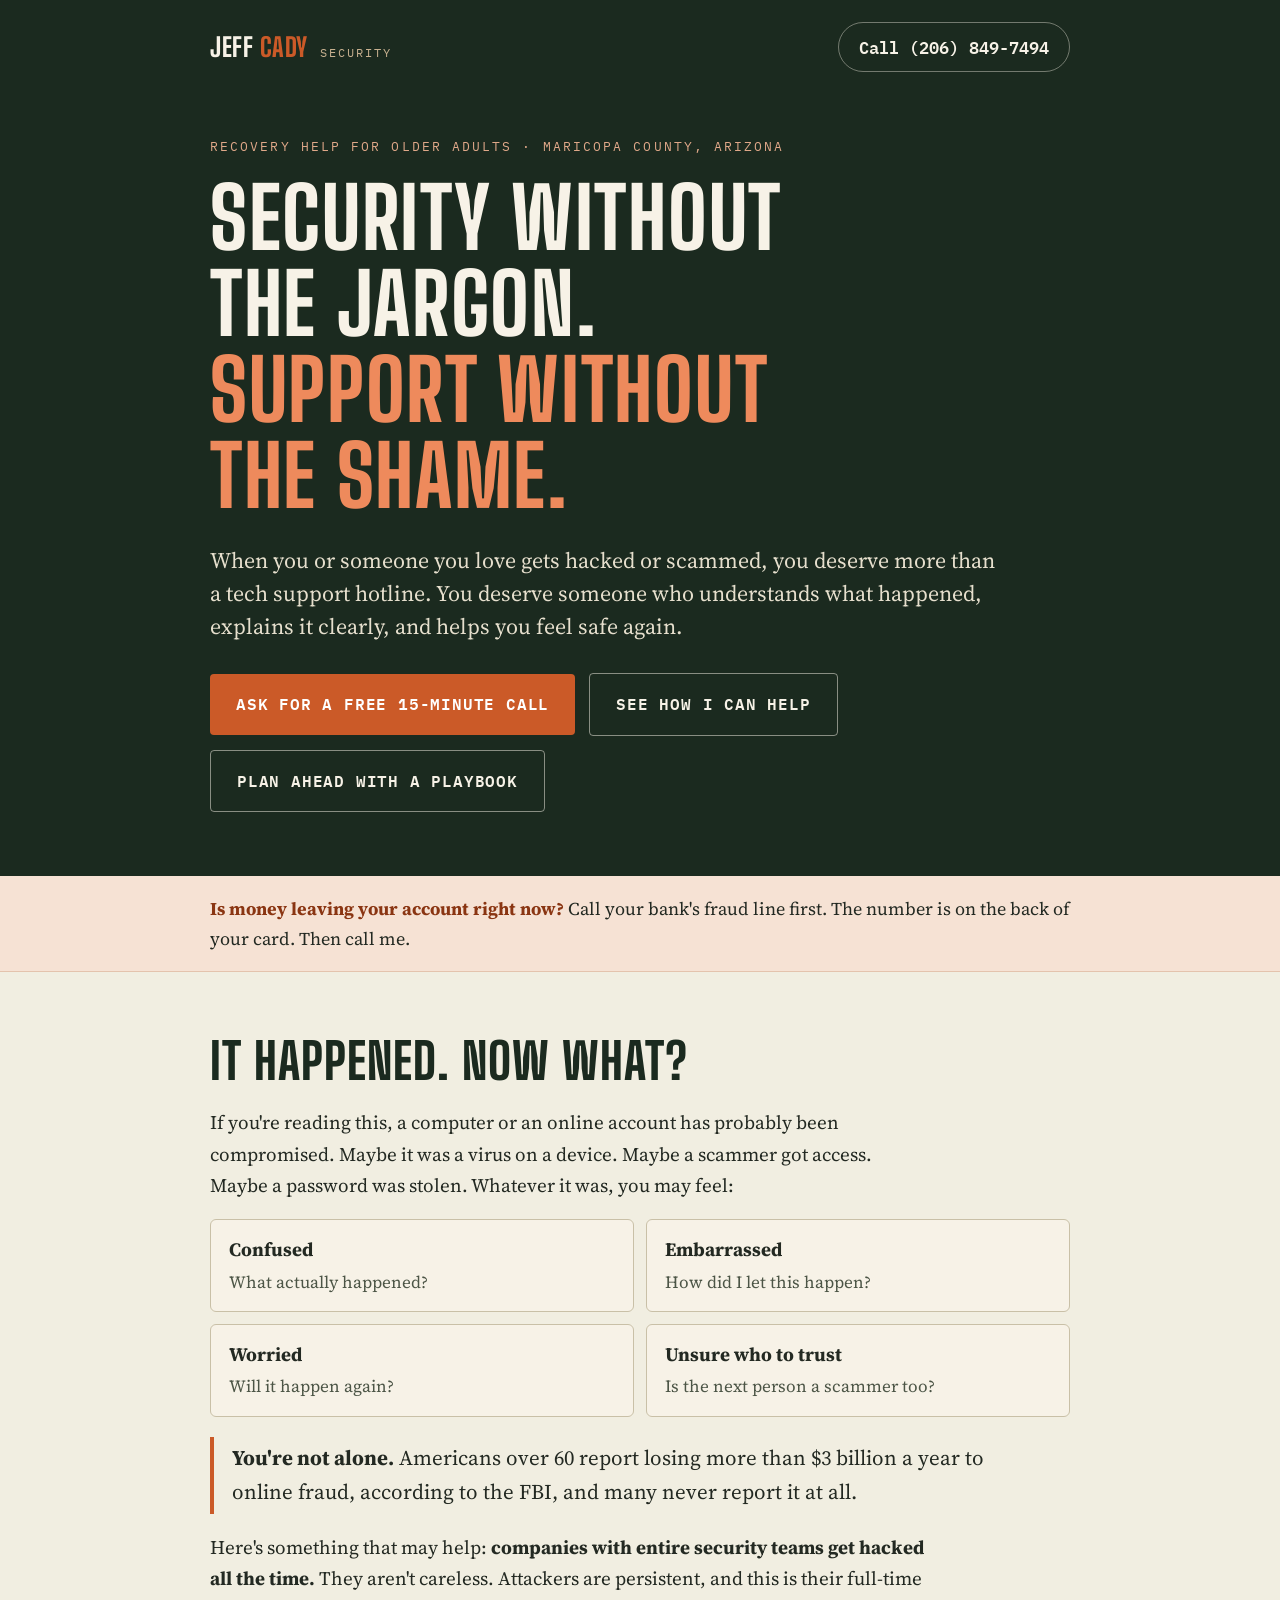
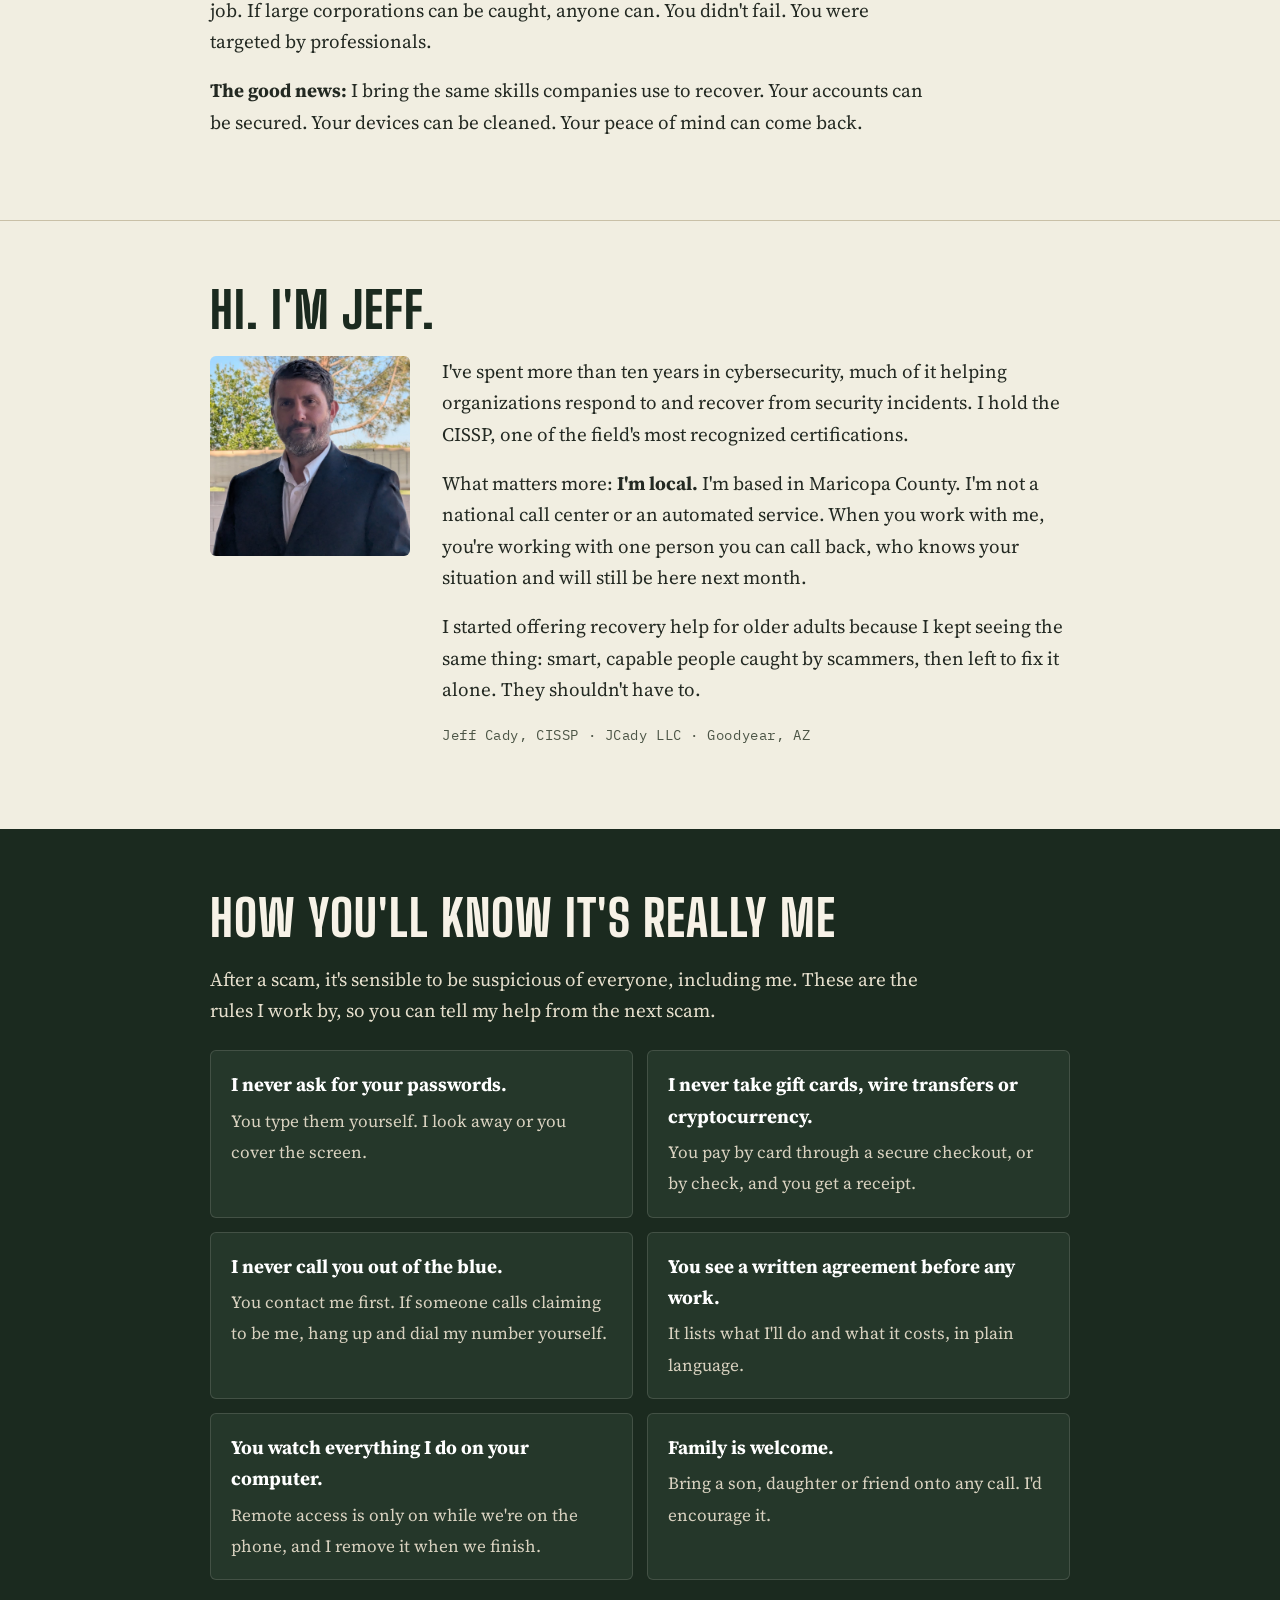
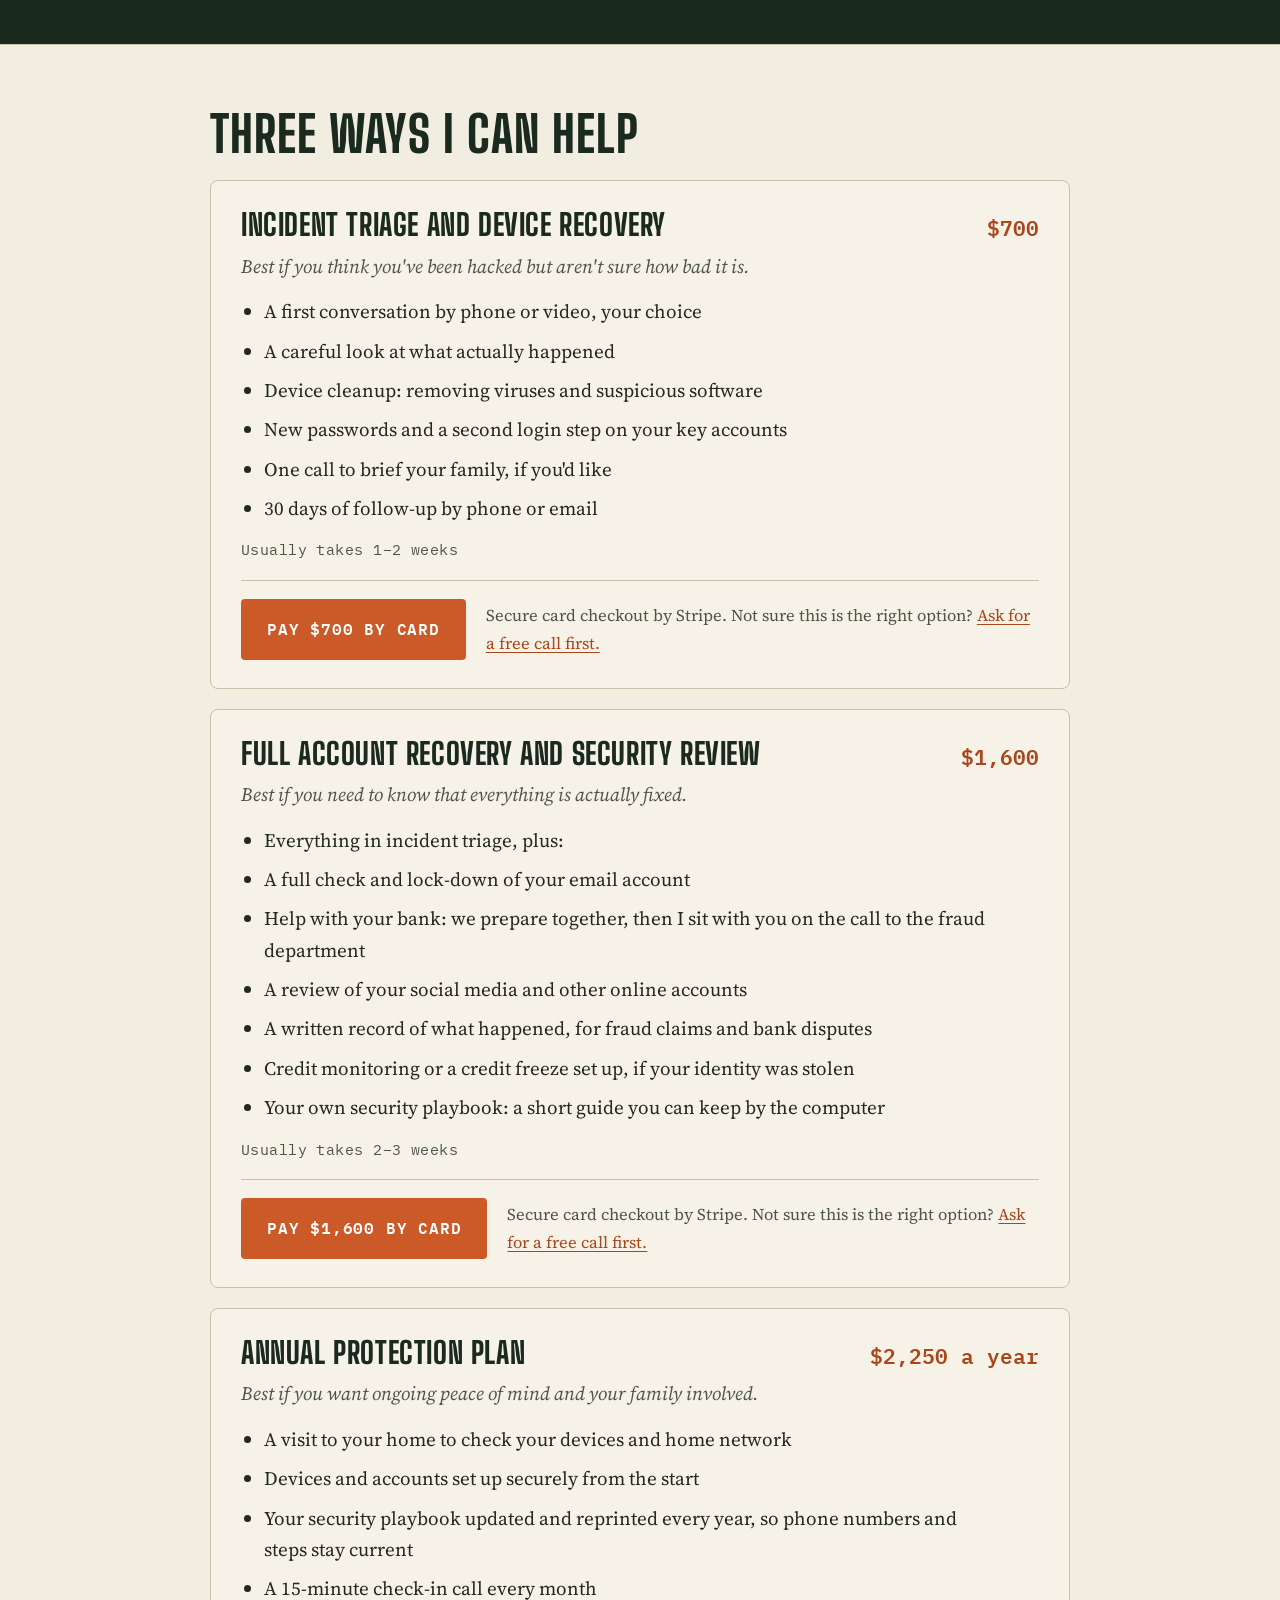
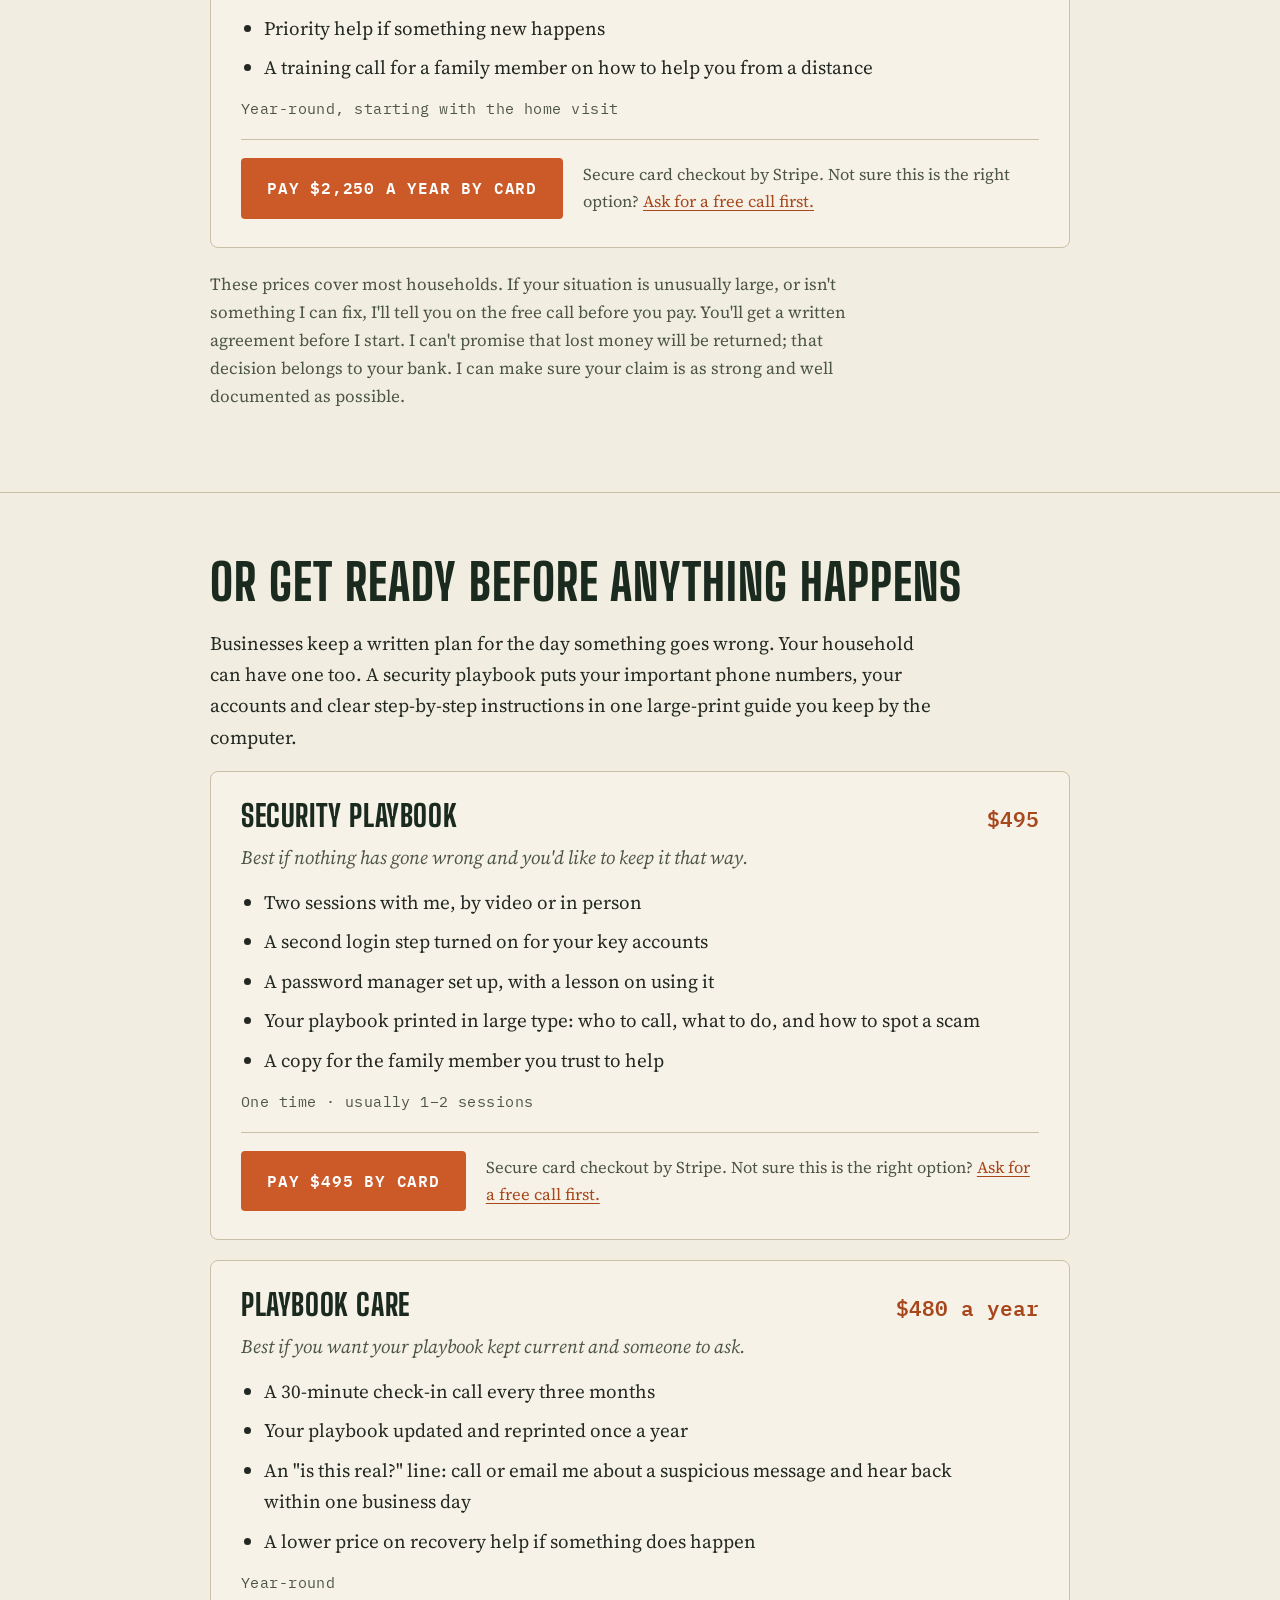
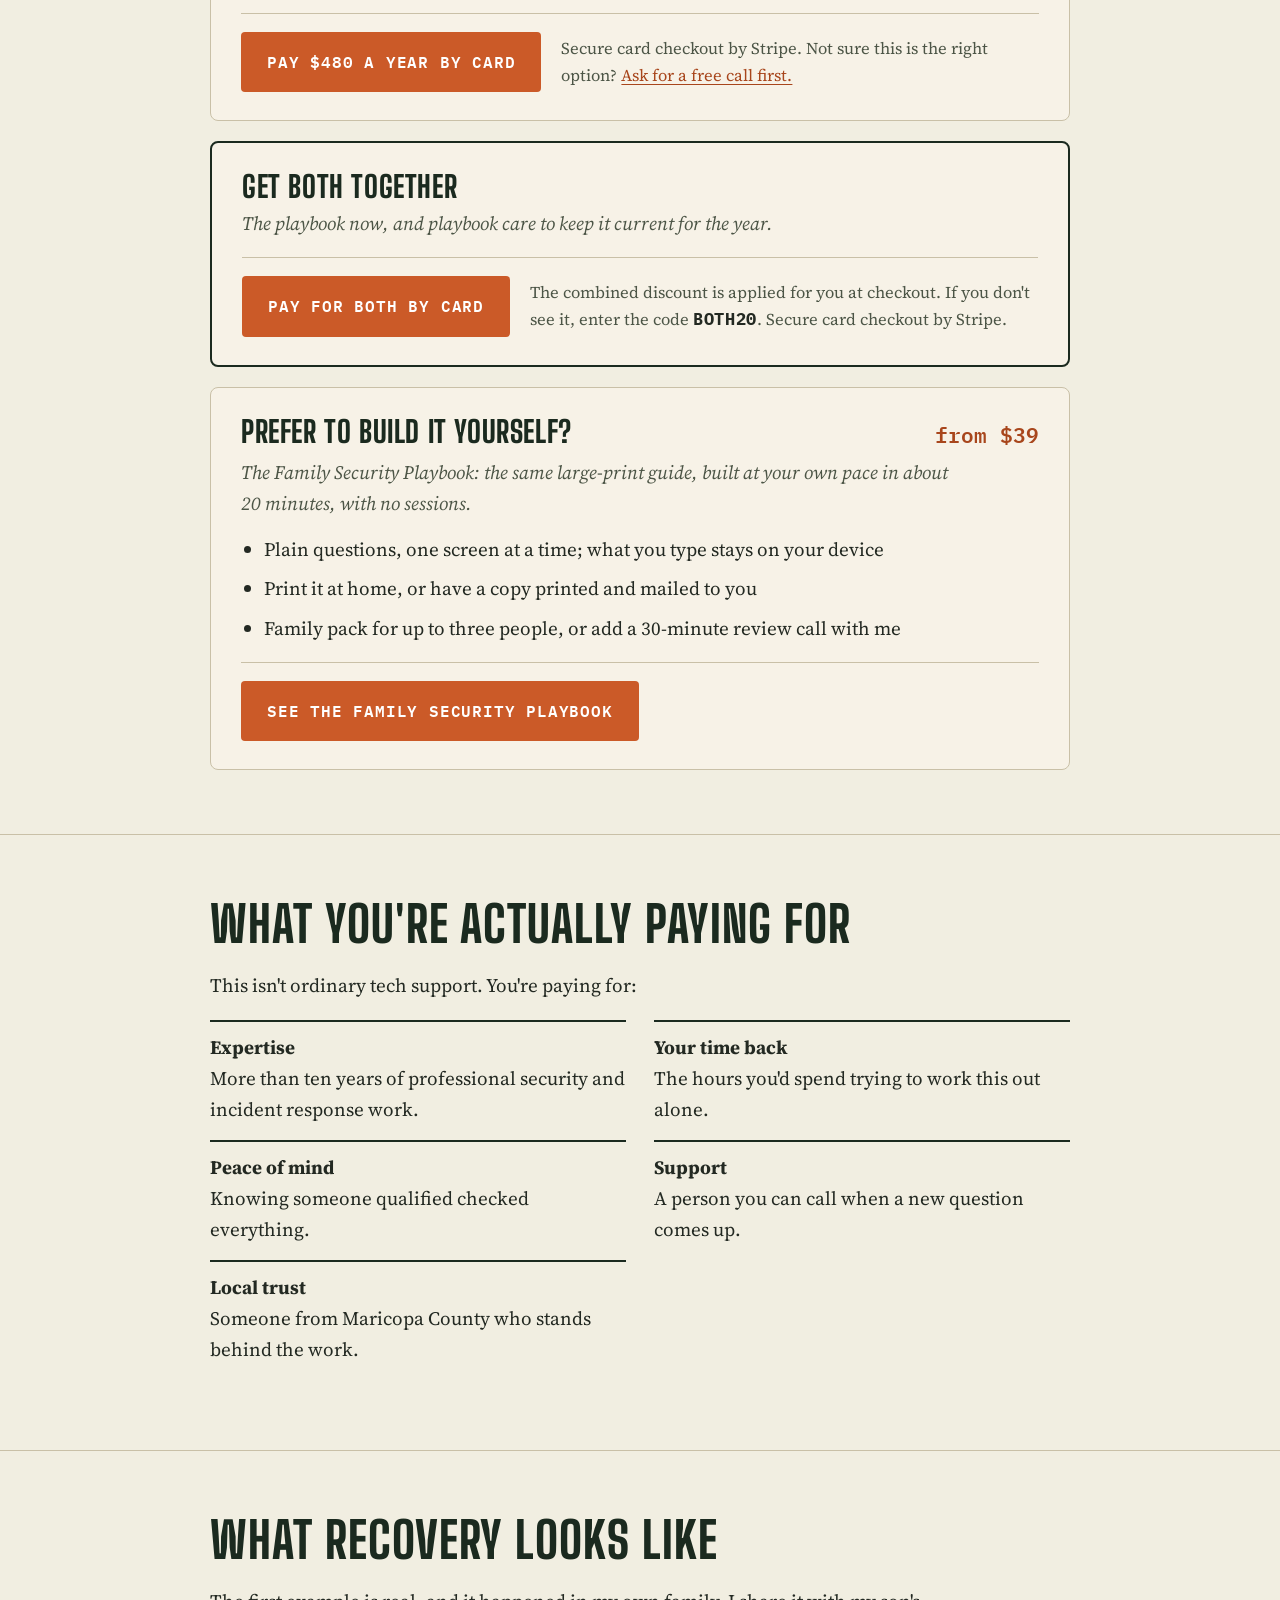
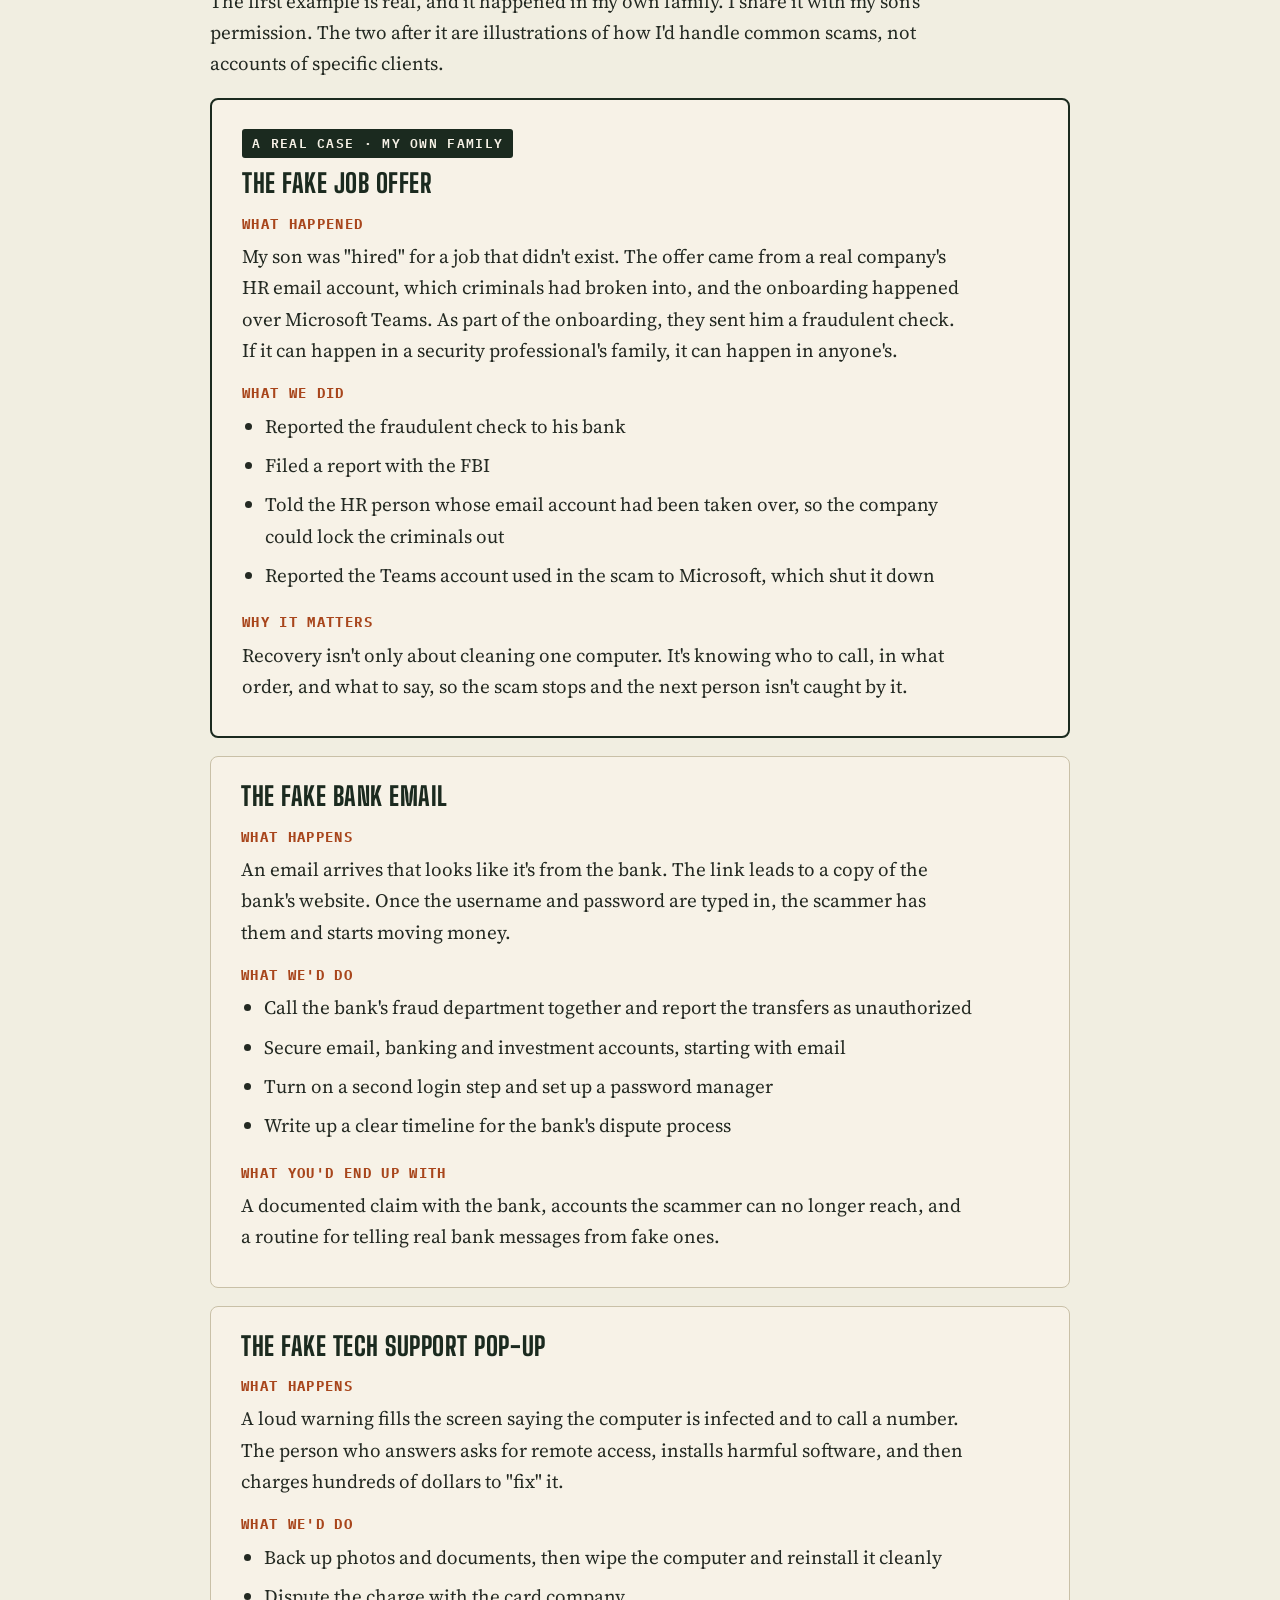
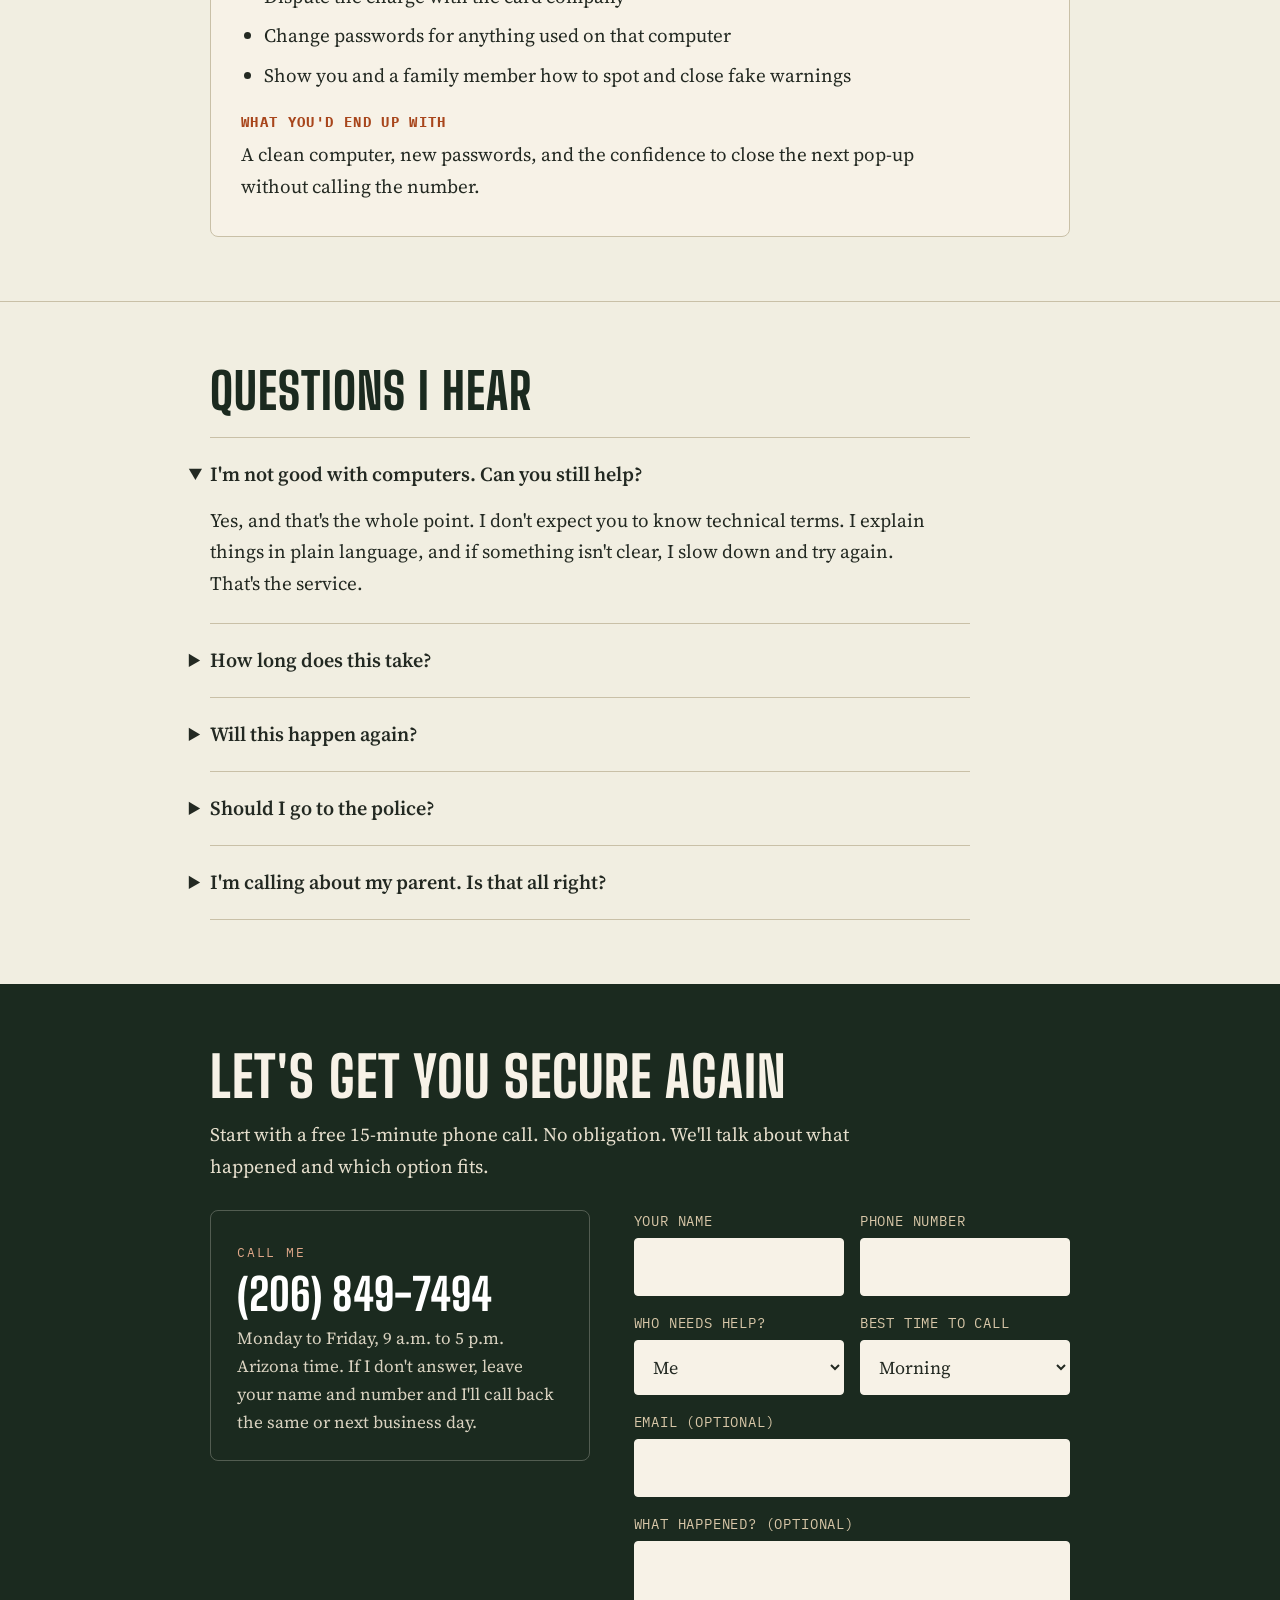
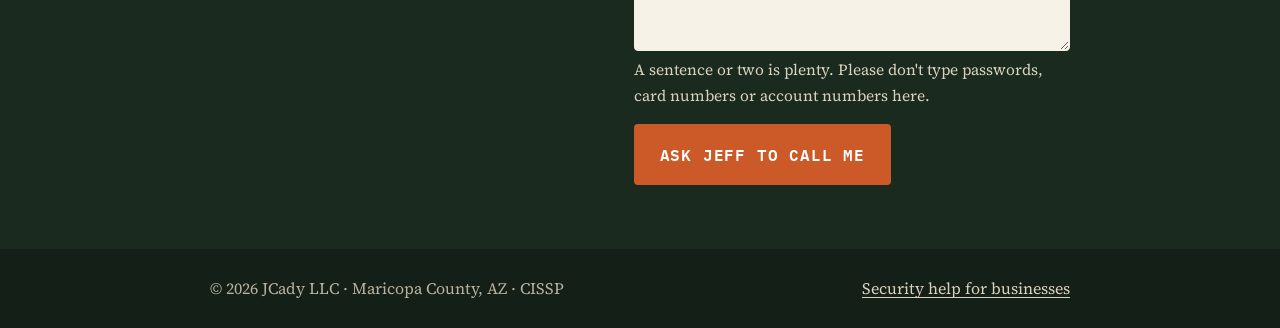
==== er.html @ 52e44037 "Link to the Family Security Playbook; bring insurance page up to date - Home: a "Do it yourself, fro" ====
<!DOCTYPE html>
<html lang="en">
<head>
<meta charset="UTF-8">
<meta name="viewport" content="width=device-width, initial-scale=1">
<title>Hacked or Scammed? Recovery Help for Older Adults — Jeff Cady Security</title>
<meta name="description" content="Hands-on recovery for older adults in Maricopa County who have been hacked or scammed. Devices cleaned, accounts secured, and everything explained in plain language by a local CISSP-certified security professional.">
<link rel="canonical" href="https://security.jcady.org/er.html">
<link rel="preconnect" href="https://fonts.googleapis.com">
<link rel="preconnect" href="https://fonts.gstatic.com" crossorigin>
<link href="https://fonts.googleapis.com/css2?family=Big+Shoulders+Display:wght@600;700;800&family=Source+Serif+4:ital,opsz,wght@0,8..60,400;0,8..60,600;1,8..60,400&family=IBM+Plex+Mono:wght@400;500;600&display=swap" rel="stylesheet">
<!-- Shared site-family theme, loaded from jcady.org so both sites stay in sync -->
<link rel="stylesheet" href="https://www.jcady.org/theme.css">
<style>
  /* Page-specific styles. Type is set larger than the rest of the site on purpose: this page is read by older adults and worried family members. */
  :root{--e-pine:var(--pine,#1B2A1F);--e-pine2:var(--pine-2,#25372A);--e-cream:var(--cream,#F7F2E7);--e-paper:var(--paper-2,#F1EEE1);--e-ink:var(--ink,#232922);--e-soft:#4c5546;--e-accent:var(--accent,#CB5A28);--e-accent-dark:#A8461C;--e-line:#c9c0a7;}
  [hidden]{display:none !important;}
  body{font-size:19px;line-height:1.65;color:var(--e-ink);background:var(--e-paper);margin:0;font-family:'Source Serif 4',Georgia,serif;}
  .wrap{max-width:860px;margin:0 auto;padding:0 24px;}
  a{color:var(--e-accent-dark);text-underline-offset:3px;}
  h1,h2,h3{font-family:'Big Shoulders Display','Arial Narrow',sans-serif;font-weight:800;text-transform:uppercase;letter-spacing:.02em;line-height:1.02;text-wrap:balance;margin:0;}
  :focus-visible{outline:3px solid var(--e-accent);outline-offset:3px;}

  .e-hero{background:var(--e-pine);color:var(--e-cream);padding:0 0 64px;}
  .e-top{display:flex;align-items:center;justify-content:space-between;gap:16px 24px;flex-wrap:wrap;padding:22px 0 0;}
  .brand{display:flex;align-items:baseline;gap:12px;text-decoration:none;color:var(--e-cream);}
  .brand b{font-family:'Big Shoulders Display',sans-serif;font-size:26px;font-weight:800;letter-spacing:.02em;text-transform:uppercase;}
  .brand b em{font-style:normal;color:var(--e-accent);}
  .brand span{font-family:'IBM Plex Mono',monospace;font-size:12px;letter-spacing:.17em;text-transform:uppercase;color:#c8b190;}
  .e-phone{font-family:'IBM Plex Mono',monospace;font-size:17px;font-weight:600;color:var(--e-cream);text-decoration:none;border:1px solid rgba(247,242,231,.4);border-radius:26px;padding:10px 20px;white-space:nowrap;}
  .e-phone:hover{border-color:var(--e-accent);color:var(--e-cream);}
  .e-eyebrow{font-family:'IBM Plex Mono',monospace;font-size:13px;letter-spacing:.16em;text-transform:uppercase;color:#e0a889;margin:64px 0 18px;}
  .e-hero h1{font-size:clamp(44px,8.4vw,84px);color:var(--e-cream);}
  .e-hero h1 em{font-style:normal;color:#EE8A5C;display:block;}
  .e-hero p.lead{font-size:22px;line-height:1.5;color:#e6dfcd;max-width:36em;margin:26px 0 30px;}
  .btn-row{display:flex;flex-wrap:wrap;gap:14px;align-items:center;}
  .e-btn{display:inline-block;background:var(--e-accent);color:#fff;font-family:'IBM Plex Mono',monospace;font-weight:600;font-size:16px;letter-spacing:.05em;text-transform:uppercase;text-decoration:none;padding:17px 26px;border:0;border-radius:4px;cursor:pointer;}
  .e-btn:hover{background:var(--e-accent-dark);color:#fff;}
  .e-btn.ghost{background:transparent;border:1px solid rgba(247,242,231,.5);color:var(--e-cream);}
  .e-btn.ghost:hover{border-color:var(--e-cream);background:rgba(247,242,231,.08);}
  .e-btn:disabled{opacity:.55;cursor:not-allowed;}

  .e-now{background:#F6E2D4;border-bottom:1px solid #e4c3ad;padding:18px 0;font-size:18px;}
  .e-now b{color:#8a3512;}

  .e-sec{padding:64px 0;border-top:1px solid var(--e-line);}
  .e-sec:first-of-type{border-top:0;}
  .e-sec h2{font-size:clamp(34px,5.4vw,50px);color:var(--e-pine);margin-bottom:20px;}
  .e-sec p{margin:0 0 18px;max-width:38em;}
  .e-sec ul{margin:0 0 20px;padding-left:1.2em;max-width:38em;}
  .e-sec li{margin-bottom:8px;}
  .e-sec ul.feel{list-style:none;padding:0;display:grid;grid-template-columns:repeat(2,minmax(0,1fr));gap:12px;max-width:none;}
  .feel li{background:var(--e-cream);border:1px solid var(--e-line);border-radius:6px;padding:14px 18px;margin:0;}
  .feel b{display:block;}
  .feel span{color:var(--e-soft);font-size:17px;}
  .stat{font-size:21px;border-left:4px solid var(--e-accent);padding:4px 0 4px 18px;margin:26px 0;}

  .jeff{display:grid;grid-template-columns:200px minmax(0,1fr);gap:32px;align-items:start;}
  .jeff img{width:200px;height:200px;object-fit:cover;border-radius:6px;display:block;}
  .creds{font-family:'IBM Plex Mono',monospace;font-size:14px;letter-spacing:.04em;color:var(--e-soft);margin-top:4px;}

  .promise{background:var(--e-pine);color:var(--e-cream);border-top:0;}
  .promise h2{color:var(--e-cream);}
  .promise p{color:#e6dfcd;}
  .promise ul{list-style:none;padding:0;display:grid;grid-template-columns:repeat(2,minmax(0,1fr));gap:14px;max-width:none;margin:24px 0 0;}
  .promise li{background:var(--e-pine2);border:1px solid rgba(247,242,231,.14);border-radius:6px;padding:18px 20px;margin:0;}
  .promise li b{display:block;color:#fff;margin-bottom:4px;}
  .promise li span{color:#d9d2c0;font-size:17px;}

  .tiers{display:grid;gap:20px;margin-top:8px;}
  .tier{background:var(--e-cream);border:1px solid var(--e-line);border-radius:8px;padding:28px 30px;}
  .tier-head{display:flex;flex-wrap:wrap;justify-content:space-between;align-items:baseline;gap:8px 20px;margin-bottom:6px;}
  .tier h3{font-size:30px;color:var(--e-pine);}
  .price{font-family:'IBM Plex Mono',monospace;font-weight:600;font-size:21px;color:var(--e-accent-dark);font-variant-numeric:tabular-nums;white-space:nowrap;}
  .best{font-style:italic;color:var(--e-soft);margin:0 0 14px !important;}
  .tier ul{margin-bottom:14px;}
  .when{font-family:'IBM Plex Mono',monospace;font-size:14.5px;letter-spacing:.03em;color:var(--e-soft);margin:0 !important;}
  .fine{font-size:17px;color:var(--e-soft);}
  .pay-row{display:flex;flex-wrap:wrap;align-items:center;gap:12px 20px;margin-top:18px;padding-top:18px;border-top:1px solid var(--e-line);}
  .pay-note{font-size:16.5px;color:var(--e-soft);flex:1 1 260px;min-width:0;}

  .e-sec ul.pay{display:grid;grid-template-columns:repeat(2,minmax(0,1fr));gap:14px 28px;list-style:none;padding:0;max-width:none;}
  .pay li{margin:0;border-top:2px solid var(--e-pine);padding-top:10px;}
  .pay b{display:block;}

  .example{background:var(--e-cream);border:1px solid var(--e-line);border-radius:8px;padding:26px 30px;margin-top:18px;}
  .example.real{border:2px solid var(--e-pine);}
  .tag{display:inline-block;font-family:'IBM Plex Mono',monospace;font-size:13px;font-weight:600;letter-spacing:.1em;text-transform:uppercase;background:var(--e-pine);color:var(--e-cream);padding:4px 10px;border-radius:3px;margin-bottom:12px;}
  .example h3{font-size:26px;color:var(--e-pine);margin-bottom:12px;}
  .example h4{font-family:'IBM Plex Mono',monospace;font-size:13.5px;letter-spacing:.1em;text-transform:uppercase;color:var(--e-accent-dark);margin:16px 0 6px;}
  .example p{margin-bottom:8px;}

  details{border-top:1px solid var(--e-line);padding:6px 0;max-width:40em;}
  details:last-of-type{border-bottom:1px solid var(--e-line);}
  summary{cursor:pointer;font-weight:600;font-size:20px;padding:14px 0;list-style-position:outside;}
  details p,details ul{margin-top:0;}

  .e-cta{background:var(--e-pine);color:var(--e-cream);padding:64px 0;}
  .e-cta h2{color:var(--e-cream);font-size:clamp(36px,6vw,56px);margin-bottom:14px;}
  .e-cta p{color:#e6dfcd;max-width:36em;margin:0 0 18px;}
  .cta-grid{display:grid;grid-template-columns:minmax(0,1fr) minmax(0,1.15fr);gap:44px;align-items:start;margin-top:28px;}
  .callbox{border:1px solid rgba(247,242,231,.25);border-radius:8px;padding:24px 26px;}
  .callbox .big{font-family:'Big Shoulders Display',sans-serif;font-weight:800;font-size:44px;line-height:1;color:#fff;text-decoration:none;display:block;margin:6px 0 8px;font-variant-numeric:tabular-nums;}
  .callbox .lbl{font-family:'IBM Plex Mono',monospace;font-size:13px;letter-spacing:.14em;text-transform:uppercase;color:#e0a889;}
  .callbox .hrs{font-size:17px;color:#d9d2c0;margin:0;}
  form.ask{display:grid;gap:16px;}
  .f{display:flex;flex-direction:column;gap:6px;}
  .f label{font-family:'IBM Plex Mono',monospace;font-size:13.5px;letter-spacing:.06em;text-transform:uppercase;color:#d8c7a8;}
  .f input,.f select,.f textarea{font:inherit;font-size:18px;color:var(--e-ink);background:var(--e-cream);border:1px solid var(--e-cream);border-radius:4px;padding:13px 14px;width:100%;box-sizing:border-box;}
  .f textarea{min-height:110px;resize:vertical;}
  .f small{font-size:15.5px;color:#d9d2c0;}
  .two{display:grid;grid-template-columns:repeat(2,minmax(0,1fr));gap:16px;}
  .msg{font-size:17px;margin:0;}
  .msg.ok{background:rgba(98,160,104,.2);border:1px solid #7fb685;border-radius:6px;padding:16px 18px;color:#fff;}
  .msg.bad{color:#F2B8A0;}

  .e-foot{background:#141F17;color:#b9b29f;padding:26px 0;font-size:16px;}
  .e-foot .wrap{display:flex;flex-wrap:wrap;gap:8px 28px;justify-content:space-between;}
  .e-foot a{color:#d9d2c0;}

  @media (max-width:700px){
    body{font-size:18px;}
    .feel,.promise ul,.pay,.two,.cta-grid{grid-template-columns:minmax(0,1fr);}
    .jeff{grid-template-columns:minmax(0,1fr);}
    .jeff img{width:140px;height:140px;}
    .e-eyebrow{margin-top:44px;}
    .tier,.example{padding:22px 20px;}
    .callbox .big{font-size:38px;}
  }
</style>
</head>
<body>

<header class="e-hero" id="top">
  <div class="wrap">
    <div class="e-top">
      <a class="brand" href="index.html"><b>Jeff <em>Cady</em></b><span>Security</span></a>
      <a class="e-phone" href="tel:+12068497494">Call (206) 849-7494</a>
    </div>
    <p class="e-eyebrow">Recovery help for older adults &middot; Maricopa County, Arizona</p>
    <h1>Security without the jargon. <em>Support without the shame.</em></h1>
    <p class="lead">When you or someone you love gets hacked or scammed, you deserve more than a tech support hotline. You deserve someone who understands what happened, explains it clearly, and helps you feel safe again.</p>
    <div class="btn-row">
      <a class="e-btn" href="#talk">Ask for a free 15-minute call</a>
      <a class="e-btn ghost" href="#help">See how I can help</a>
      <a class="e-btn ghost" href="#playbook">Plan ahead with a playbook</a>
    </div>
  </div>
</header>

<div class="e-now">
  <div class="wrap"><b>Is money leaving your account right now?</b> Call your bank's fraud line first. The number is on the back of your card. Then call me.</div>
</div>

<main>

  <section class="e-sec">
    <div class="wrap">
      <h2>It happened. Now what?</h2>
      <p>If you're reading this, a computer or an online account has probably been compromised. Maybe it was a virus on a device. Maybe a scammer got access. Maybe a password was stolen. Whatever it was, you may feel:</p>
      <ul class="feel">
        <li><b>Confused</b><span>What actually happened?</span></li>
        <li><b>Embarrassed</b><span>How did I let this happen?</span></li>
        <li><b>Worried</b><span>Will it happen again?</span></li>
        <li><b>Unsure who to trust</b><span>Is the next person a scammer too?</span></li>
      </ul>
      <p class="stat"><b>You're not alone.</b> Americans over 60 report losing more than $3 billion a year to online fraud, according to the FBI, and many never report it at all.</p>
      <p>Here's something that may help: <b>companies with entire security teams get hacked all the time.</b> They aren't careless. Attackers are persistent, and this is their full-time job. If large corporations can be caught, anyone can. You didn't fail. You were targeted by professionals.</p>
      <p><b>The good news:</b> I bring the same skills companies use to recover. Your accounts can be secured. Your devices can be cleaned. Your peace of mind can come back.</p>
    </div>
  </section>

  <section class="e-sec">
    <div class="wrap">
      <h2>Hi. I'm Jeff.</h2>
      <div class="jeff">
        <img src="headshot.jpg" alt="Jeff Cady" width="200" height="200">
        <div>
          <p>I've spent more than ten years in cybersecurity, much of it helping organizations respond to and recover from security incidents. I hold the CISSP, one of the field's most recognized certifications.</p>
          <p>What matters more: <b>I'm local.</b> I'm based in Maricopa County. I'm not a national call center or an automated service. When you work with me, you're working with one person you can call back, who knows your situation and will still be here next month.</p>
          <p>I started offering recovery help for older adults because I kept seeing the same thing: smart, capable people caught by scammers, then left to fix it alone. They shouldn't have to.</p>
          <p class="creds">Jeff Cady, CISSP &middot; JCady LLC &middot; Goodyear, AZ</p>
        </div>
      </div>
    </div>
  </section>

  <section class="e-sec promise">
    <div class="wrap">
      <h2>How you'll know it's really me</h2>
      <p>After a scam, it's sensible to be suspicious of everyone, including me. These are the rules I work by, so you can tell my help from the next scam.</p>
      <ul>
        <li><b>I never ask for your passwords.</b><span>You type them yourself. I look away or you cover the screen.</span></li>
        <li><b>I never take gift cards, wire transfers or cryptocurrency.</b><span>You pay by card through a secure checkout, or by check, and you get a receipt.</span></li>
        <li><b>I never call you out of the blue.</b><span>You contact me first. If someone calls claiming to be me, hang up and dial my number yourself.</span></li>
        <li><b>You see a written agreement before any work.</b><span>It lists what I'll do and what it costs, in plain language.</span></li>
        <li><b>You watch everything I do on your computer.</b><span>Remote access is only on while we're on the phone, and I remove it when we finish.</span></li>
        <li><b>Family is welcome.</b><span>Bring a son, daughter or friend onto any call. I'd encourage it.</span></li>
      </ul>
    </div>
  </section>

  <section class="e-sec" id="help">
    <div class="wrap">
      <h2>Three ways I can help</h2>
      <div class="tiers">

        <div class="tier">
          <div class="tier-head"><h3>Incident triage and device recovery</h3><span class="price">$700</span></div>
          <p class="best">Best if you think you've been hacked but aren't sure how bad it is.</p>
          <ul>
            <li>A first conversation by phone or video, your choice</li>
            <li>A careful look at what actually happened</li>
            <li>Device cleanup: removing viruses and suspicious software</li>
            <li>New passwords and a second login step on your key accounts</li>
            <li>One call to brief your family, if you'd like</li>
            <li>30 days of follow-up by phone or email</li>
          </ul>
          <p class="when">Usually takes 1&ndash;2 weeks</p>
          <div class="pay-row"><a class="e-btn" href="https://buy.stripe.com/bJecN70nIgdbajA0Vj7bW05" target="_blank" rel="noopener">Pay $700 by card</a><span class="pay-note">Secure card checkout by Stripe. Not sure this is the right option? <a href="#talk">Ask for a free call first.</a></span></div>
        </div>

        <div class="tier">
          <div class="tier-head"><h3>Full account recovery and security review</h3><span class="price">$1,600</span></div>
          <p class="best">Best if you need to know that everything is actually fixed.</p>
          <ul>
            <li>Everything in incident triage, plus:</li>
            <li>A full check and lock-down of your email account</li>
            <li>Help with your bank: we prepare together, then I sit with you on the call to the fraud department</li>
            <li>A review of your social media and other online accounts</li>
            <li>A written record of what happened, for fraud claims and bank disputes</li>
            <li>Credit monitoring or a credit freeze set up, if your identity was stolen</li>
            <li>Your own security playbook: a short guide you can keep by the computer</li>
          </ul>
          <p class="when">Usually takes 2&ndash;3 weeks</p>
          <div class="pay-row"><a class="e-btn" href="https://buy.stripe.com/4gM00l0nI8KJcrI9rP7bW04" target="_blank" rel="noopener">Pay $1,600 by card</a><span class="pay-note">Secure card checkout by Stripe. Not sure this is the right option? <a href="#talk">Ask for a free call first.</a></span></div>
        </div>

        <div class="tier">
          <div class="tier-head"><h3>Annual protection plan</h3><span class="price">$2,250 a year</span></div>
          <p class="best">Best if you want ongoing peace of mind and your family involved.</p>
          <ul>
            <li>A visit to your home to check your devices and home network</li>
            <li>Devices and accounts set up securely from the start</li>
            <li>Your security playbook updated and reprinted every year, so phone numbers and steps stay current</li>
            <li>A 15-minute check-in call every month</li>
            <li>Priority help if something new happens</li>
            <li>A training call for a family member on how to help you from a distance</li>
          </ul>
          <p class="when">Year-round, starting with the home visit</p>
          <div class="pay-row"><a class="e-btn" href="https://buy.stripe.com/aFa4gBc6q6CB8bs5bz7bW03" target="_blank" rel="noopener">Pay $2,250 a year by card</a><span class="pay-note">Secure card checkout by Stripe. Not sure this is the right option? <a href="#talk">Ask for a free call first.</a></span></div>
        </div>

      </div>
      <p class="fine" style="margin-top:22px">These prices cover most households. If your situation is unusually large, or isn't something I can fix, I'll tell you on the free call before you pay. You'll get a written agreement before I start. I can't promise that lost money will be returned; that decision belongs to your bank. I can make sure your claim is as strong and well documented as possible.</p>
    </div>
  </section>

  <section class="e-sec" id="playbook">
    <div class="wrap">
      <h2>Or get ready before anything happens</h2>
      <p>Businesses keep a written plan for the day something goes wrong. Your household can have one too. A security playbook puts your important phone numbers, your accounts and clear step-by-step instructions in one large-print guide you keep by the computer.</p>
      <div class="tiers">

        <div class="tier">
          <div class="tier-head"><h3>Security playbook</h3><span class="price">$495</span></div>
          <p class="best">Best if nothing has gone wrong and you'd like to keep it that way.</p>
          <ul>
            <li>Two sessions with me, by video or in person</li>
            <li>A second login step turned on for your key accounts</li>
            <li>A password manager set up, with a lesson on using it</li>
            <li>Your playbook printed in large type: who to call, what to do, and how to spot a scam</li>
            <li>A copy for the family member you trust to help</li>
          </ul>
          <p class="when">One time &middot; usually 1&ndash;2 sessions</p>
          <div class="pay-row"><a class="e-btn" href="https://buy.stripe.com/7sY9AV5I2bWVajAgUh7bW06" target="_blank" rel="noopener">Pay $495 by card</a><span class="pay-note">Secure card checkout by Stripe. Not sure this is the right option? <a href="#talk">Ask for a free call first.</a></span></div>
        </div>

        <div class="tier">
          <div class="tier-head"><h3>Playbook care</h3><span class="price">$480 a year</span></div>
          <p class="best">Best if you want your playbook kept current and someone to ask.</p>
          <ul>
            <li>A 30-minute check-in call every three months</li>
            <li>Your playbook updated and reprinted once a year</li>
            <li>An "is this real?" line: call or email me about a suspicious message and hear back within one business day</li>
            <li>A lower price on recovery help if something does happen</li>
          </ul>
          <p class="when">Year-round</p>
          <div class="pay-row"><a class="e-btn" href="https://buy.stripe.com/fZueVf1rM9ON1N47jH7bW07" target="_blank" rel="noopener">Pay $480 a year by card</a><span class="pay-note">Secure card checkout by Stripe. Not sure this is the right option? <a href="#talk">Ask for a free call first.</a></span></div>
        </div>

      </div>
      <div class="tier" style="margin-top:20px;border:2px solid var(--e-pine)">
        <div class="tier-head"><h3>Get both together</h3></div>
        <p class="best">The playbook now, and playbook care to keep it current for the year.</p>
        <div class="pay-row"><a class="e-btn" href="https://buy.stripe.com/7sY7sNgmG9ON63kavT7bW08?prefilled_promo_code=Both20" target="_blank" rel="noopener">Pay for both by card</a><span class="pay-note">The combined discount is applied for you at checkout. If you don't see it, enter the code <b style="font-family:'IBM Plex Mono',monospace;letter-spacing:.04em;color:var(--e-ink)">BOTH20</b>. Secure card checkout by Stripe.</span></div>
      </div>
      <div class="tier" style="margin-top:20px">
        <div class="tier-head"><h3>Prefer to build it yourself?</h3><span class="price">from $39</span></div>
        <p class="best">The Family Security Playbook: the same large-print guide, built at your own pace in about 20 minutes, with no sessions.</p>
        <ul>
          <li>Plain questions, one screen at a time; what you type stays on your device</li>
          <li>Print it at home, or have a copy printed and mailed to you</li>
          <li>Family pack for up to three people, or add a 30-minute review call with me</li>
        </ul>
        <div class="pay-row"><a class="e-btn" href="https://familysecurityplaybook.com/">See the Family Security Playbook</a></div>
      </div>
    </div>
  </section>

  <section class="e-sec">
    <div class="wrap">
      <h2>What you're actually paying for</h2>
      <p>This isn't ordinary tech support. You're paying for:</p>
      <ul class="pay">
        <li><b>Expertise</b>More than ten years of professional security and incident response work.</li>
        <li><b>Your time back</b>The hours you'd spend trying to work this out alone.</li>
        <li><b>Peace of mind</b>Knowing someone qualified checked everything.</li>
        <li><b>Support</b>A person you can call when a new question comes up.</li>
        <li><b>Local trust</b>Someone from Maricopa County who stands behind the work.</li>
      </ul>
    </div>
  </section>

  <section class="e-sec">
    <div class="wrap">
      <h2>What recovery looks like</h2>
      <p>The first example is real, and it happened in my own family. I share it with my son's permission. The two after it are illustrations of how I'd handle common scams, not accounts of specific clients.</p>

      <div class="example real">
        <span class="tag">A real case &middot; my own family</span>
        <h3>The fake job offer</h3>
        <h4>What happened</h4>
        <p>My son was "hired" for a job that didn't exist. The offer came from a real company's HR email account, which criminals had broken into, and the onboarding happened over Microsoft Teams. As part of the onboarding, they sent him a fraudulent check. If it can happen in a security professional's family, it can happen in anyone's.</p>
        <h4>What we did</h4>
        <ul>
          <li>Reported the fraudulent check to his bank</li>
          <li>Filed a report with the FBI</li>
          <li>Told the HR person whose email account had been taken over, so the company could lock the criminals out</li>
          <li>Reported the Teams account used in the scam to Microsoft, which shut it down</li>
        </ul>
        <h4>Why it matters</h4>
        <p>Recovery isn't only about cleaning one computer. It's knowing who to call, in what order, and what to say, so the scam stops and the next person isn't caught by it.</p>
      </div>

      <div class="example">
        <h3>The fake bank email</h3>
        <h4>What happens</h4>
        <p>An email arrives that looks like it's from the bank. The link leads to a copy of the bank's website. Once the username and password are typed in, the scammer has them and starts moving money.</p>
        <h4>What we'd do</h4>
        <ul>
          <li>Call the bank's fraud department together and report the transfers as unauthorized</li>
          <li>Secure email, banking and investment accounts, starting with email</li>
          <li>Turn on a second login step and set up a password manager</li>
          <li>Write up a clear timeline for the bank's dispute process</li>
        </ul>
        <h4>What you'd end up with</h4>
        <p>A documented claim with the bank, accounts the scammer can no longer reach, and a routine for telling real bank messages from fake ones.</p>
      </div>

      <div class="example">
        <h3>The fake tech support pop-up</h3>
        <h4>What happens</h4>
        <p>A loud warning fills the screen saying the computer is infected and to call a number. The person who answers asks for remote access, installs harmful software, and then charges hundreds of dollars to "fix" it.</p>
        <h4>What we'd do</h4>
        <ul>
          <li>Back up photos and documents, then wipe the computer and reinstall it cleanly</li>
          <li>Dispute the charge with the card company</li>
          <li>Change passwords for anything used on that computer</li>
          <li>Show you and a family member how to spot and close fake warnings</li>
        </ul>
        <h4>What you'd end up with</h4>
        <p>A clean computer, new passwords, and the confidence to close the next pop-up without calling the number.</p>
      </div>
    </div>
  </section>

  <section class="e-sec">
    <div class="wrap">
      <h2>Questions I hear</h2>
      <details open>
        <summary>I'm not good with computers. Can you still help?</summary>
        <p>Yes, and that's the whole point. I don't expect you to know technical terms. I explain things in plain language, and if something isn't clear, I slow down and try again. That's the service.</p>
      </details>
      <details>
        <summary>How long does this take?</summary>
        <p>Incident triage usually takes one to two weeks. Full account recovery takes two to three weeks. The protection plan runs all year. Most of the work happens by phone or video, with you watching. If you'd rather I come to your home, we can arrange that.</p>
      </details>
      <details>
        <summary>Will this happen again?</summary>
        <p>No one can promise perfect security. After we work together you'll have a clean device, strong passwords that are all different, a second login step on your important accounts, a clear guide for spotting scams, and a person to call when something seems off. That puts you well ahead of most people.</p>
      </details>
      <details>
        <summary>Should I go to the police?</summary>
        <p>It depends on what happened, and we'll talk it through on the first call. In general, tell your bank first. You can also report it to:</p>
        <ul>
          <li>The Federal Trade Commission at <a href="https://reportfraud.ftc.gov" target="_blank" rel="noopener">reportfraud.ftc.gov</a></li>
          <li>The FBI's Internet Crime Complaint Center at <a href="https://www.ic3.gov" target="_blank" rel="noopener">ic3.gov</a></li>
          <li>Your local police or the Maricopa County Sheriff's Office, especially if you lost money</li>
        </ul>
        <p>A report helps with bank disputes even when the police can't recover the money.</p>
      </details>
      <details>
        <summary>I'm calling about my parent. Is that all right?</summary>
        <p>Yes. Many first calls come from a son or daughter. I'll need your parent to agree to the work and be part of it, since the accounts and devices are theirs.</p>
      </details>
    </div>
  </section>

</main>

<section class="e-cta" id="talk">
  <div class="wrap">
    <h2>Let's get you secure again</h2>
    <p>Start with a free 15-minute phone call. No obligation. We'll talk about what happened and which option fits.</p>
    <div class="cta-grid">
      <div class="callbox">
        <span class="lbl">Call me</span>
        <a class="big" href="tel:+12068497494">(206) 849-7494</a>
        <p class="hrs">Monday to Friday, 9 a.m. to 5 p.m. Arizona time. If I don't answer, leave your name and number and I'll call back the same or next business day.</p>
      </div>
      <div>
        <div id="askDone" class="msg ok" hidden>Thank you. I have your message and will call you within one business day. &mdash; Jeff</div>
        <form class="ask" id="askForm" action="https://formspree.io/f/xyezjada" method="POST" novalidate>
          <div class="two">
            <div class="f"><label for="eName">Your name</label><input type="text" id="eName" name="name" autocomplete="name" required></div>
            <div class="f"><label for="ePhone">Phone number</label><input type="tel" id="ePhone" name="phone" autocomplete="tel" inputmode="tel" required></div>
          </div>
          <div class="two">
            <div class="f"><label for="eWho">Who needs help?</label>
              <select id="eWho" name="who"><option>Me</option><option>My parent or relative</option><option>A friend or neighbor</option></select></div>
            <div class="f"><label for="eTime">Best time to call</label>
              <select id="eTime" name="best_time"><option>Morning</option><option>Afternoon</option><option>Any time</option></select></div>
          </div>
          <div class="f"><label for="eEmail">Email (optional)</label><input type="email" id="eEmail" name="email" autocomplete="email"></div>
          <div class="f"><label for="eMsg">What happened? (optional)</label><textarea id="eMsg" name="message"></textarea>
            <small>A sentence or two is plenty. Please don't type passwords, card numbers or account numbers here.</small></div>
          <input type="text" name="_gotcha" style="display:none" tabindex="-1" autocomplete="off" aria-hidden="true">
          <input type="hidden" name="_subject" value="Recovery help request — security.jcady.org/er.html">
          <div><button type="submit" class="e-btn" id="askSend">Ask Jeff to call me</button></div>
          <p class="msg bad" id="askErr" role="alert" hidden></p>
        </form>
      </div>
    </div>
  </div>
</section>

<footer class="e-foot">
  <div class="wrap">
    <span>&copy; 2026 JCady LLC &middot; Maricopa County, AZ &middot; CISSP</span>
    <span><a href="index.html">Security help for businesses</a></span>
  </div>
</footer>

<script>
(function () {
  var form = document.getElementById('askForm'), err = document.getElementById('askErr'), btn = document.getElementById('askSend');
  form.addEventListener('submit', async function (e) {
    e.preventDefault();
    err.hidden = true;
    var name = document.getElementById('eName').value.trim(), phone = document.getElementById('ePhone').value.trim();
    if (!name || phone.replace(/\D/g, '').length < 10) {
      err.textContent = 'Please enter your name and a phone number with area code so I can call you back.';
      err.hidden = false; (name ? document.getElementById('ePhone') : document.getElementById('eName')).focus(); return;
    }
    btn.disabled = true; btn.textContent = 'Sending…';
    try {
      var r = await fetch(form.action, { method: 'POST', headers: { 'Accept': 'application/json' }, body: new FormData(form) });
      if (!r.ok) throw new Error(r.status);
      form.hidden = true; document.getElementById('askDone').hidden = false;
    } catch (x) {
      err.textContent = "That didn't go through. Please call (206) 849-7494 instead.";
      err.hidden = false; btn.disabled = false; btn.textContent = 'Ask Jeff to call me';
    }
  });
})();
</script>
<script data-goatcounter="https://jcady.goatcounter.com/count" async src="//gc.zgo.at/count.js"></script>
</body>
</html>
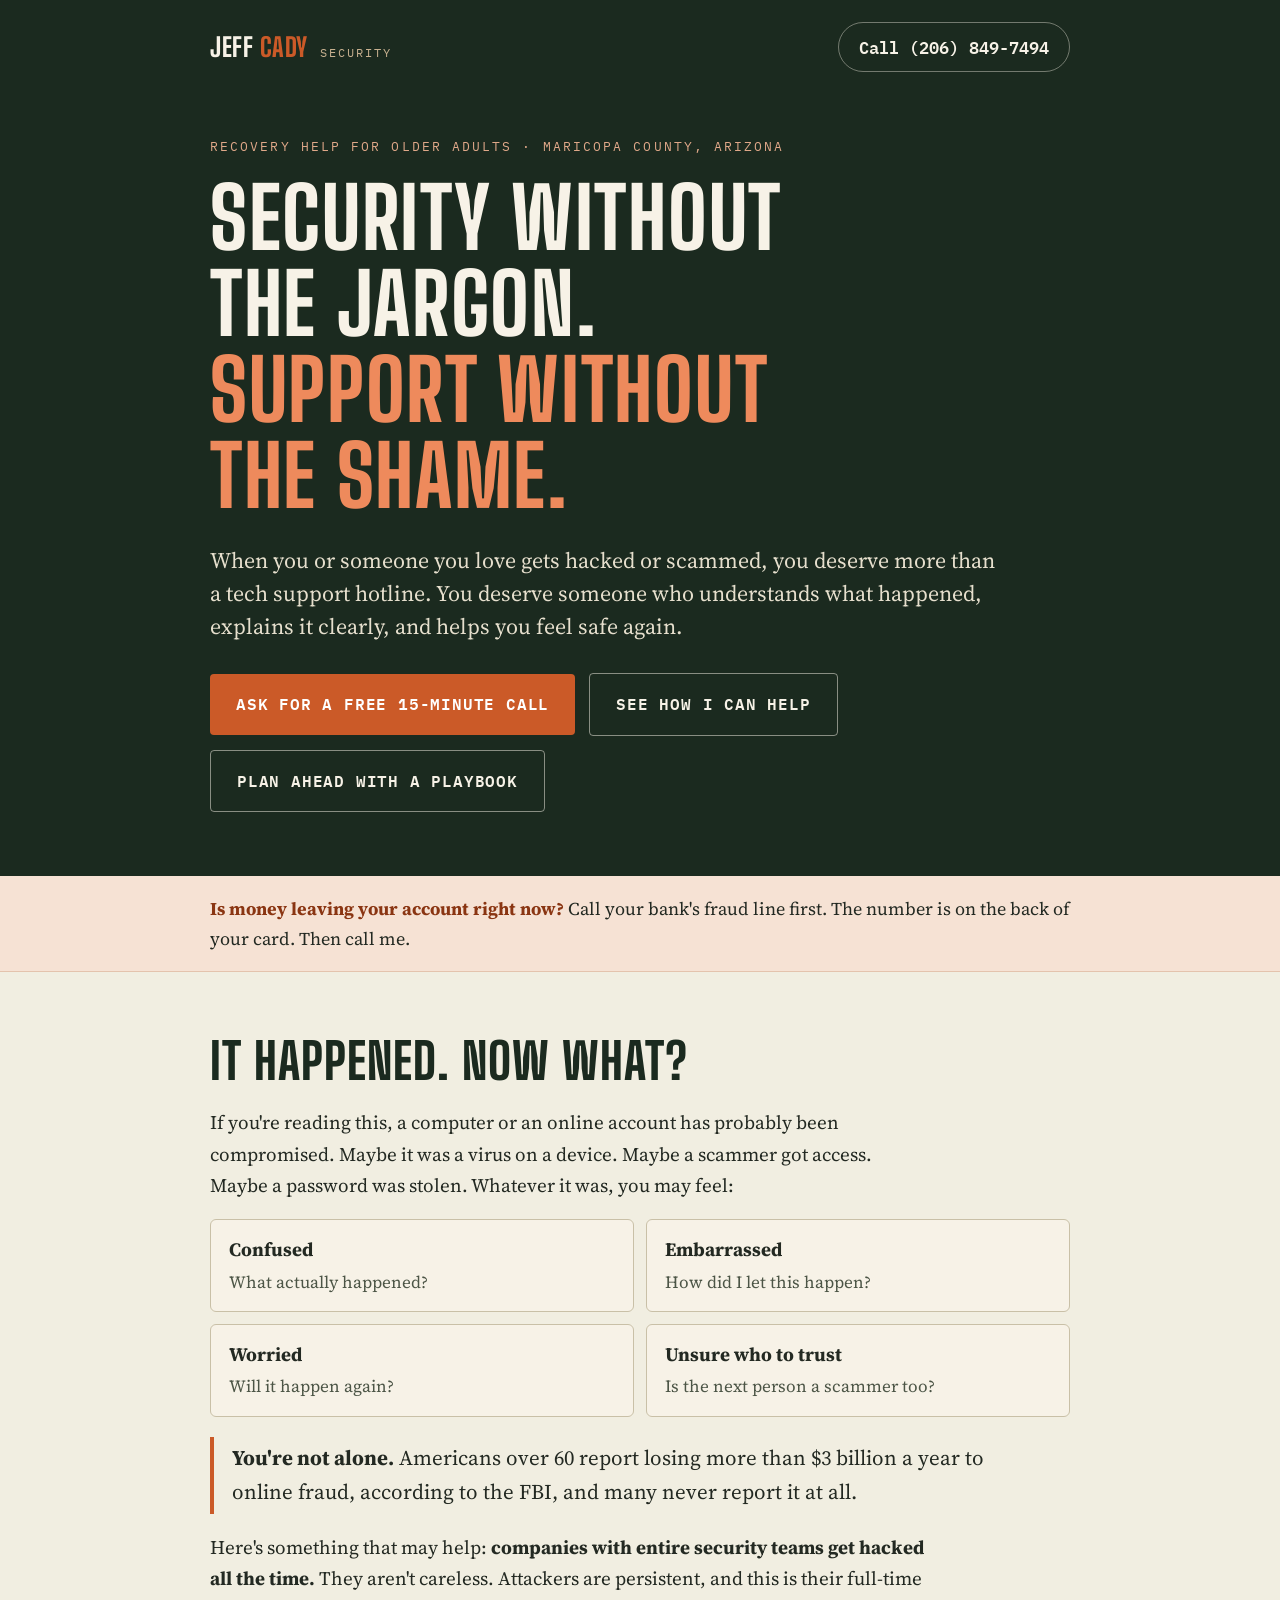
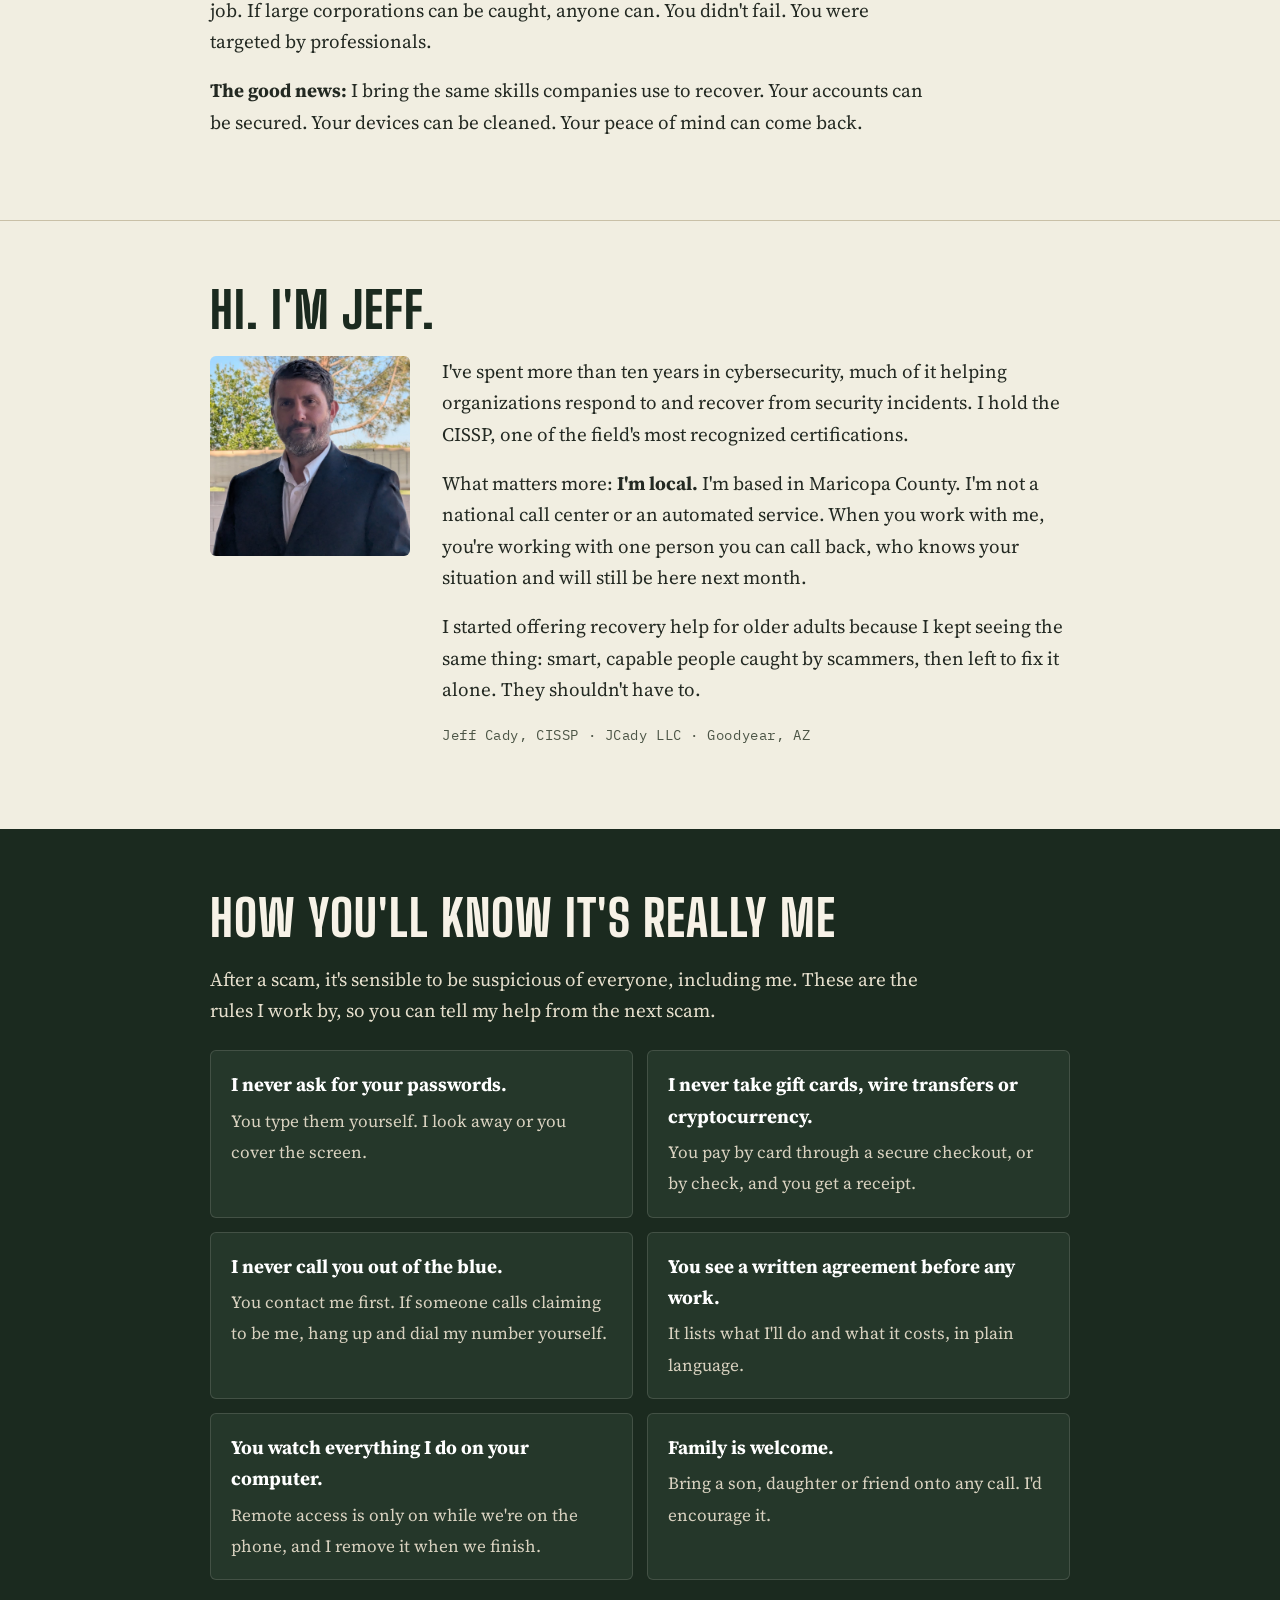
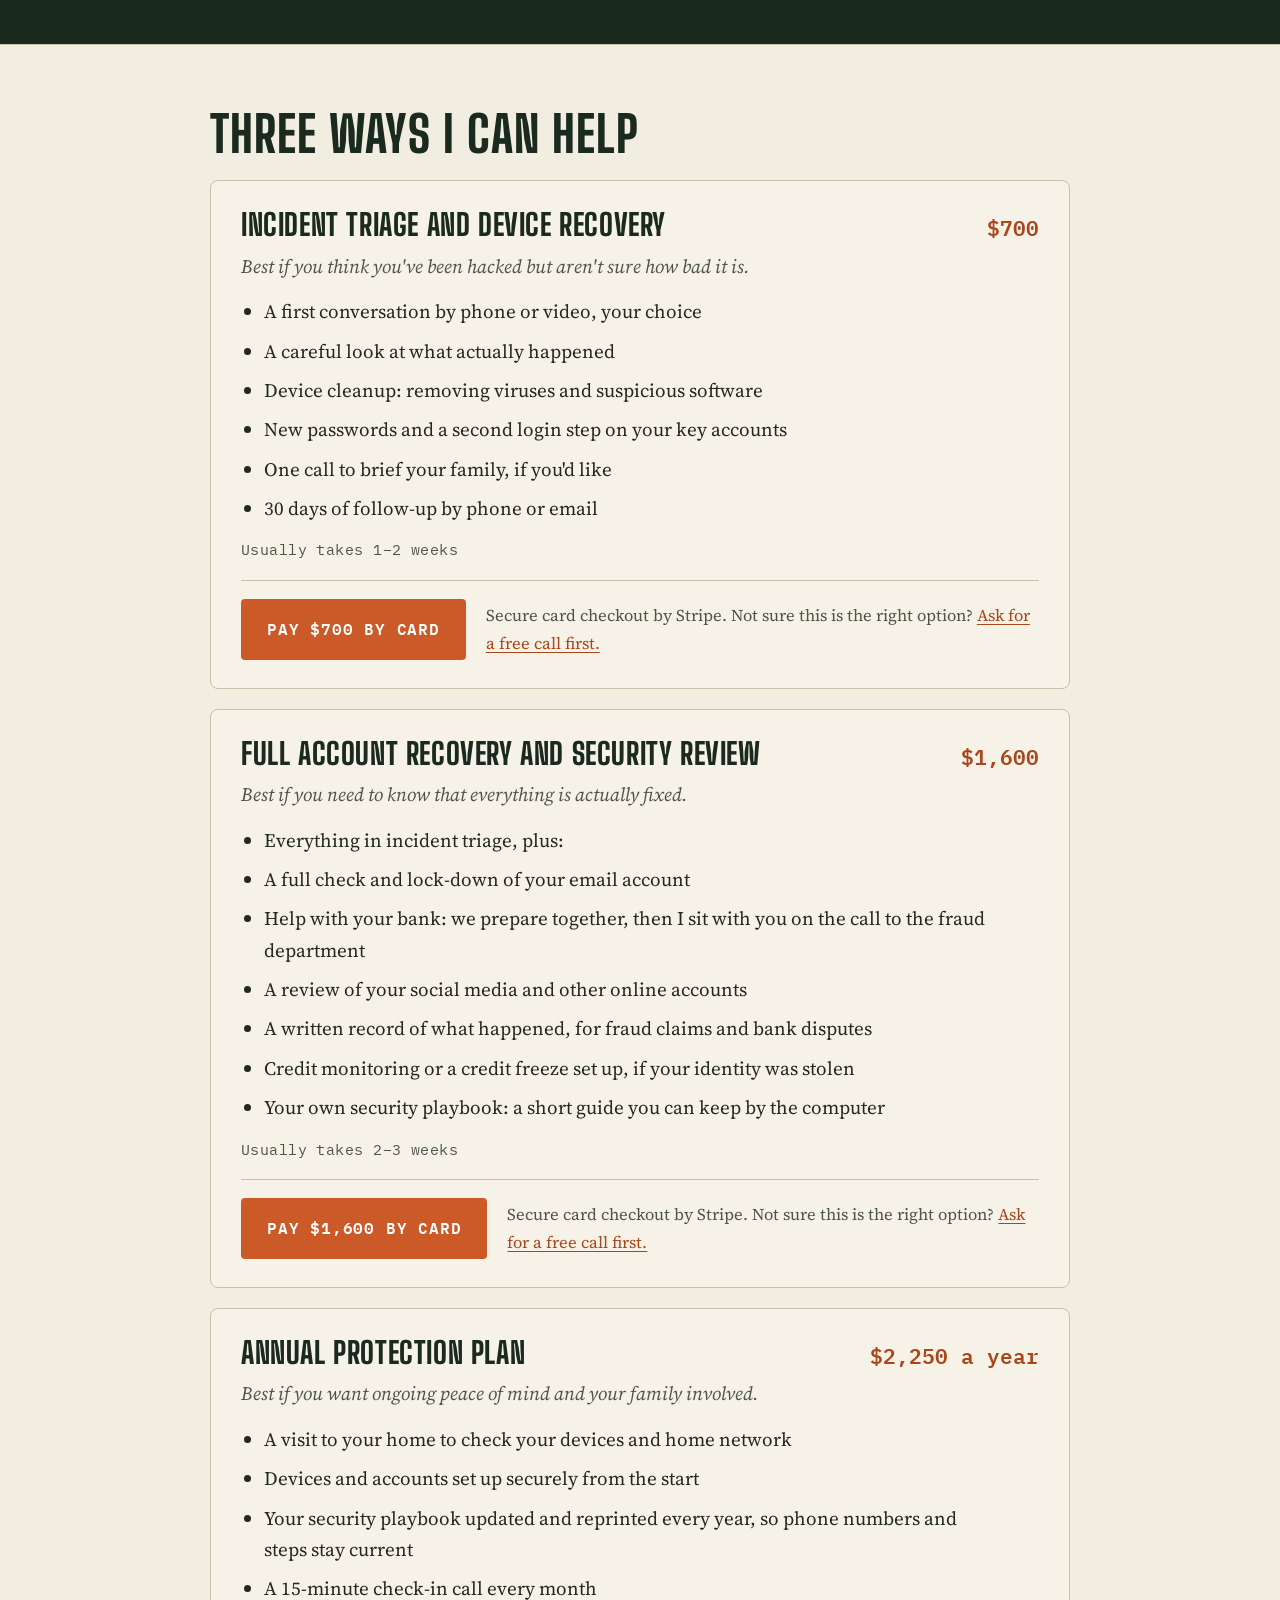
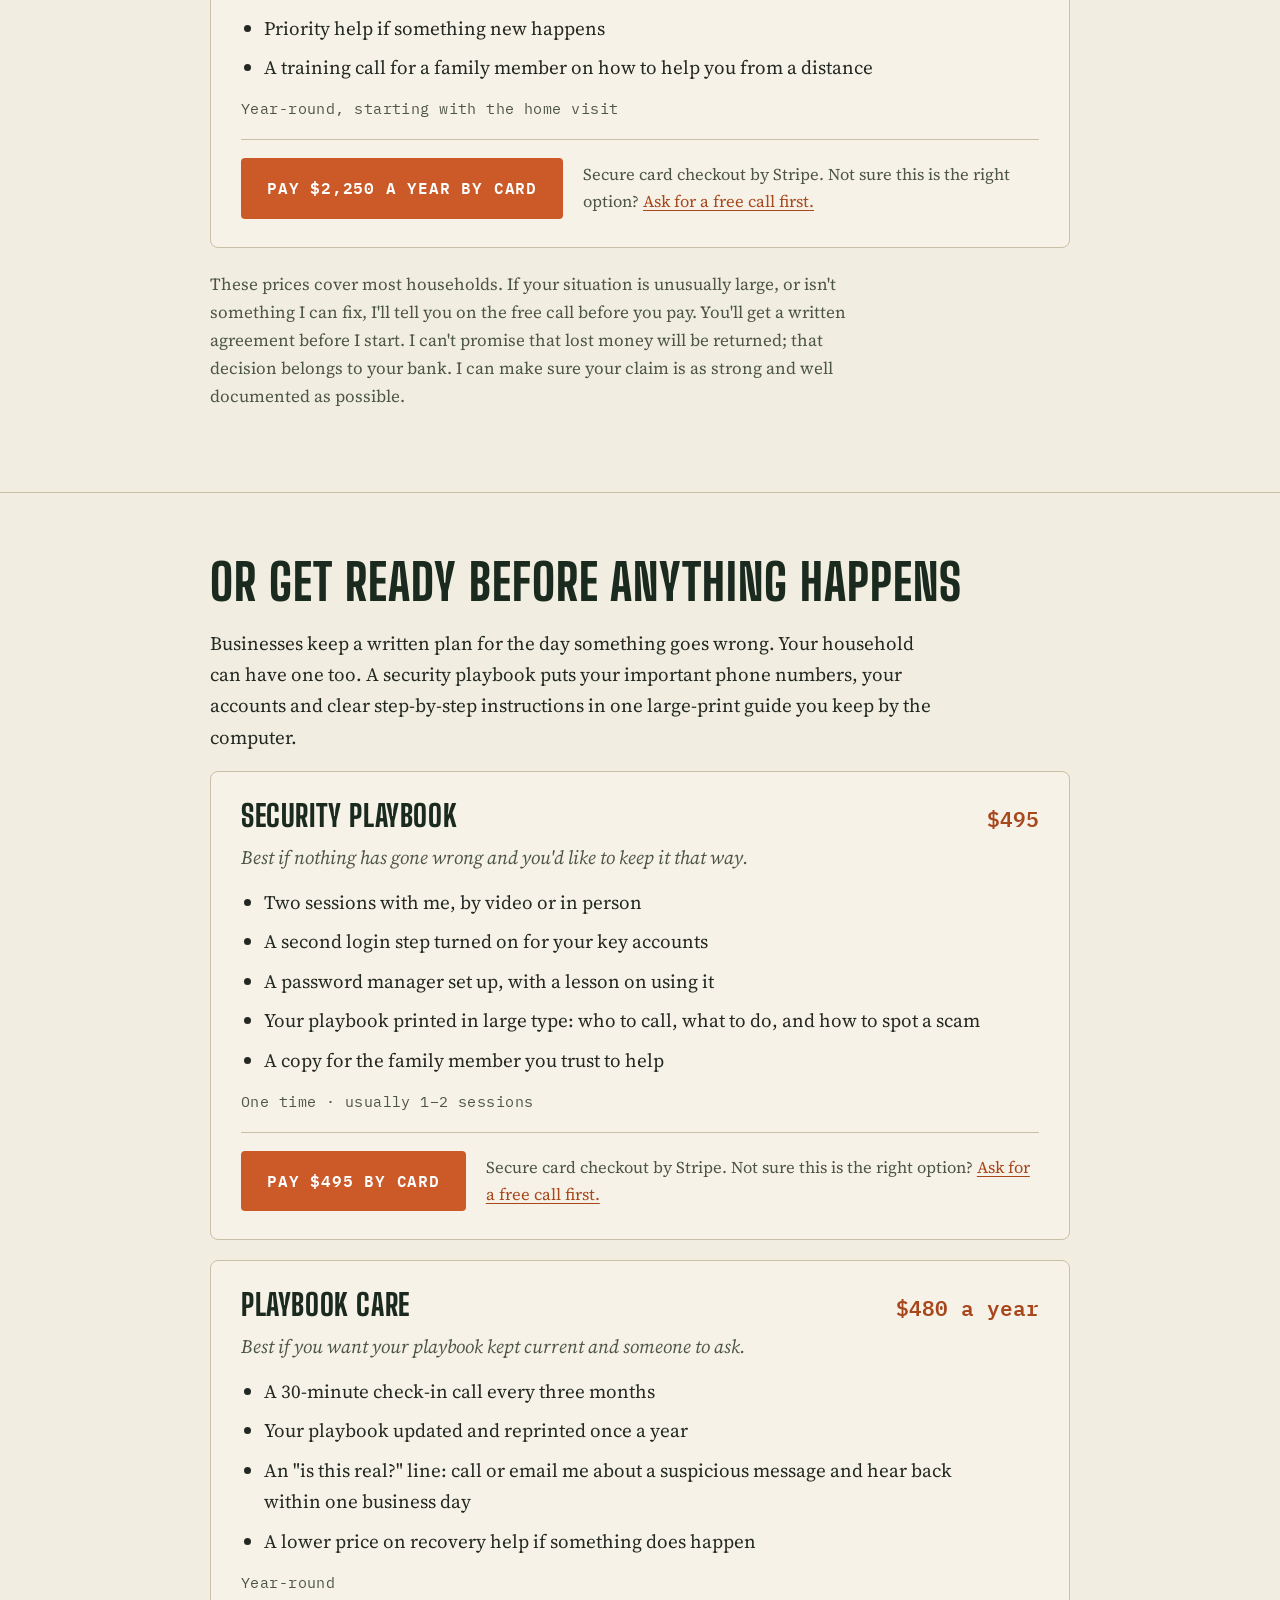
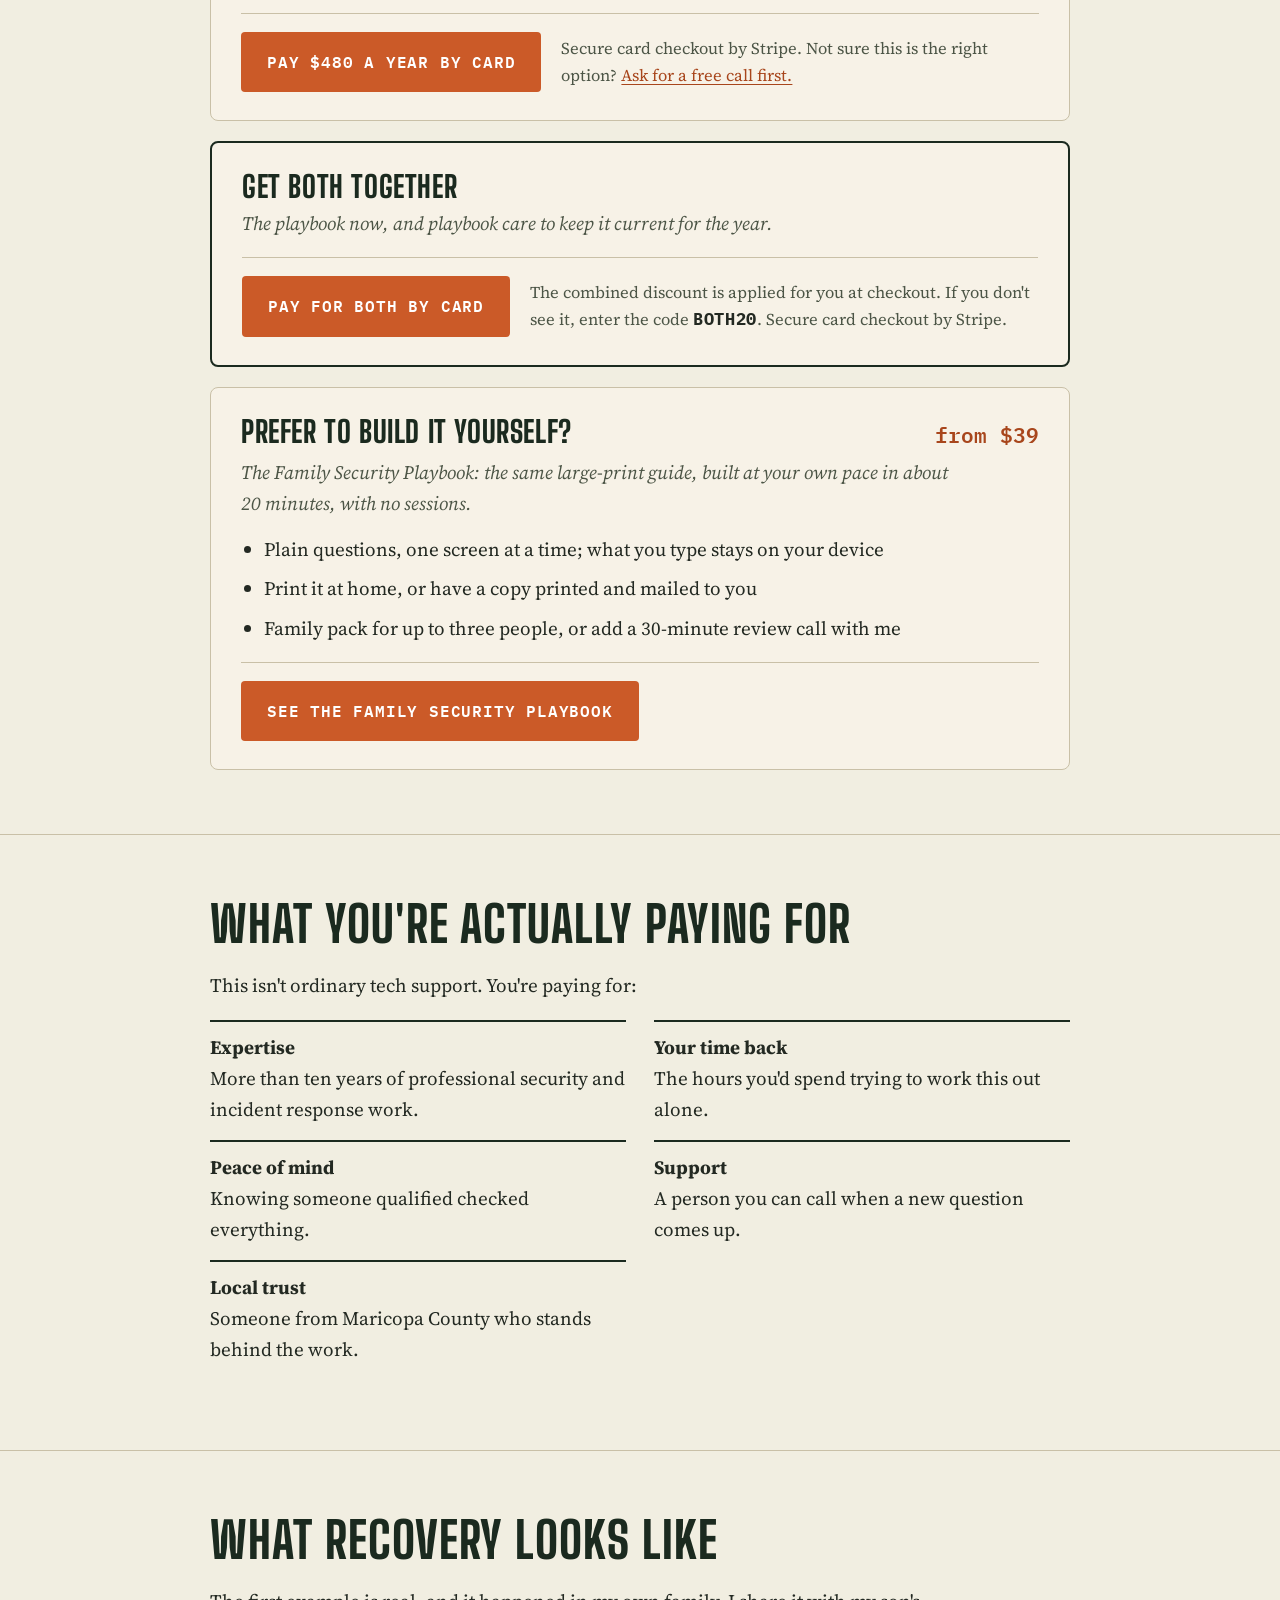
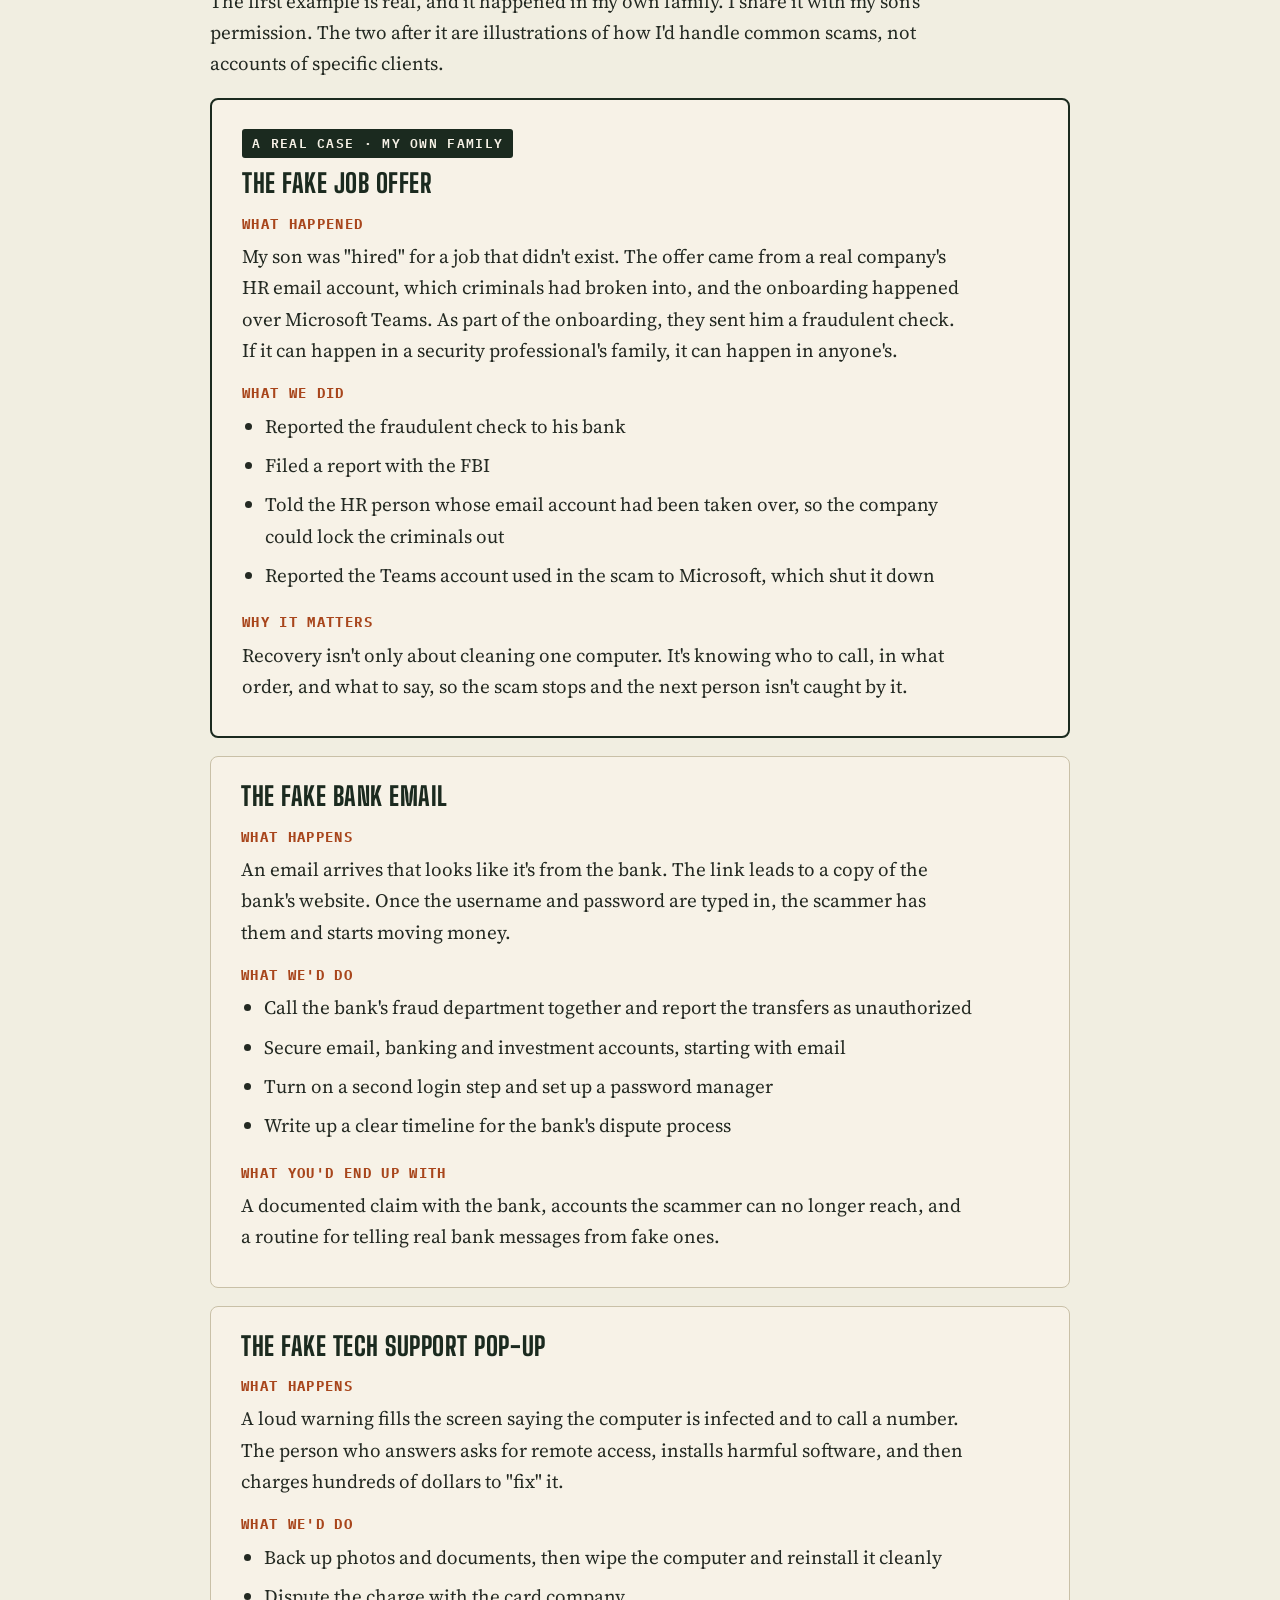
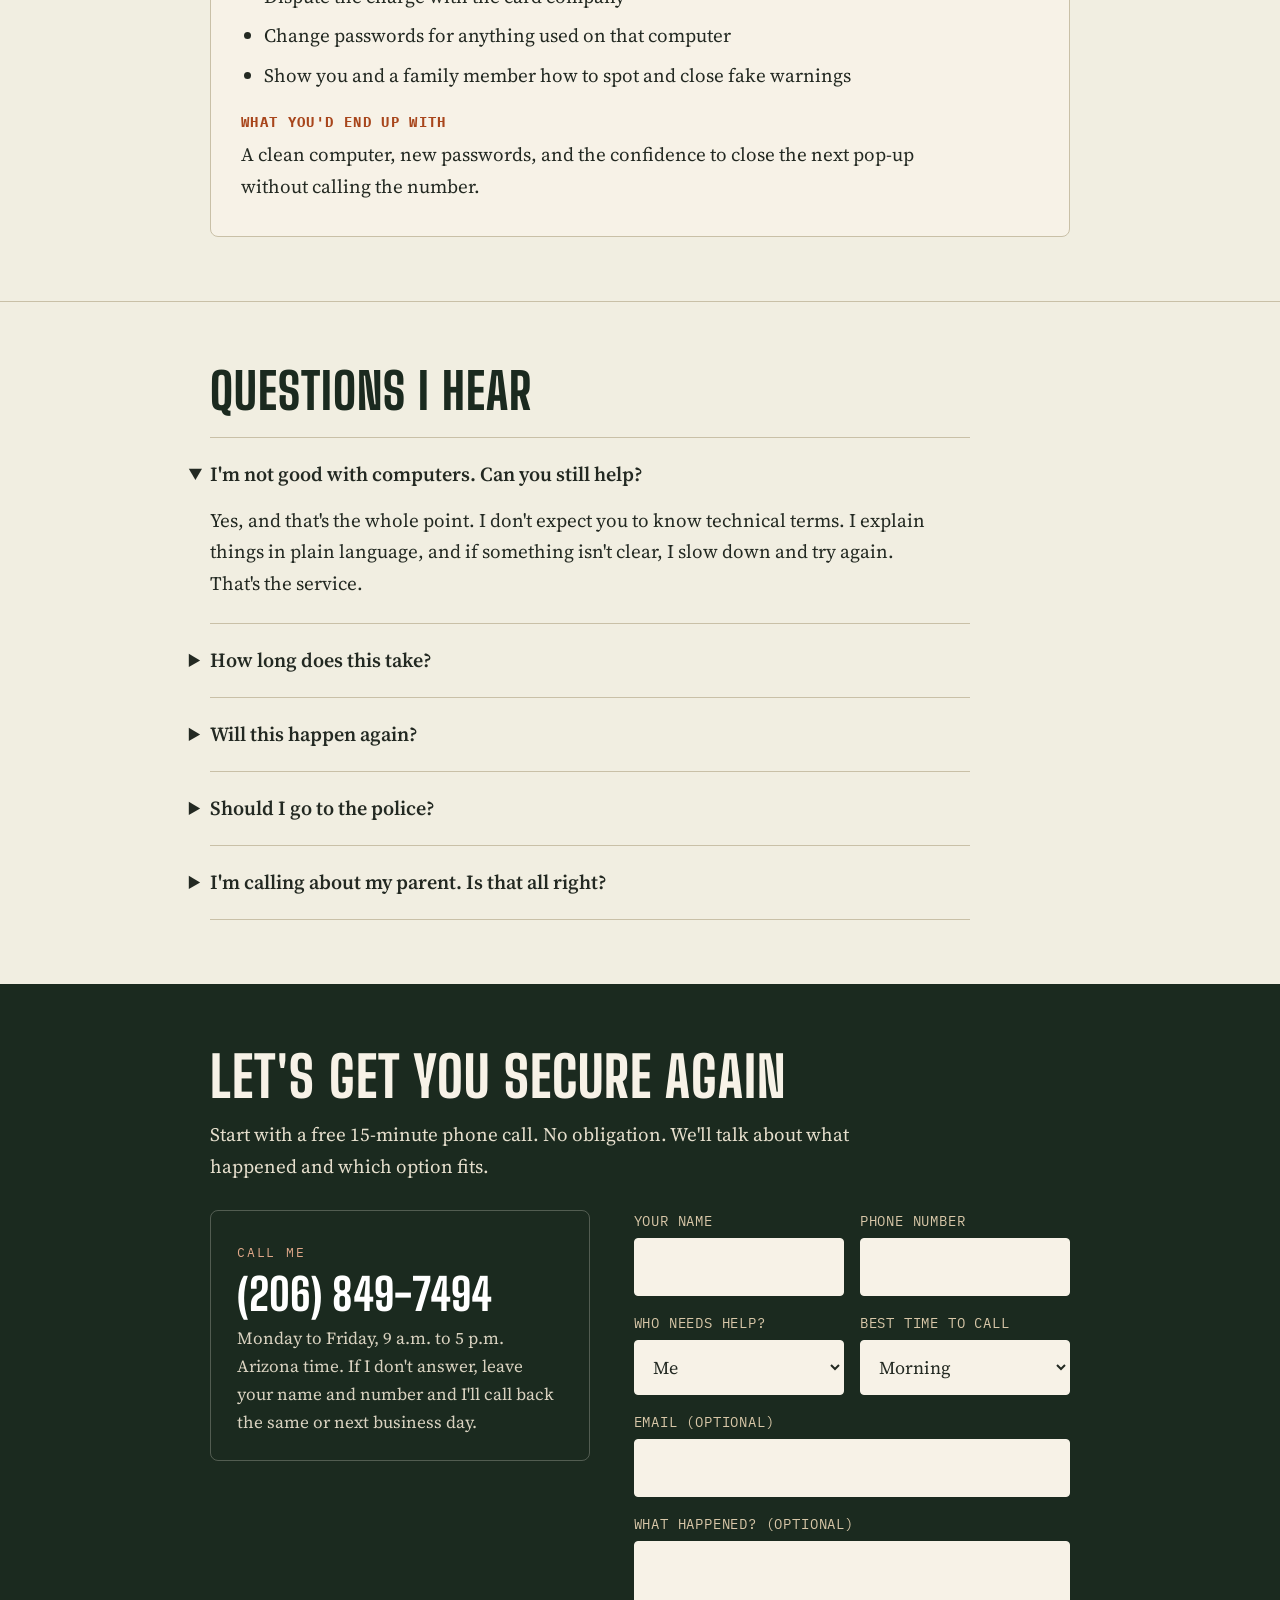
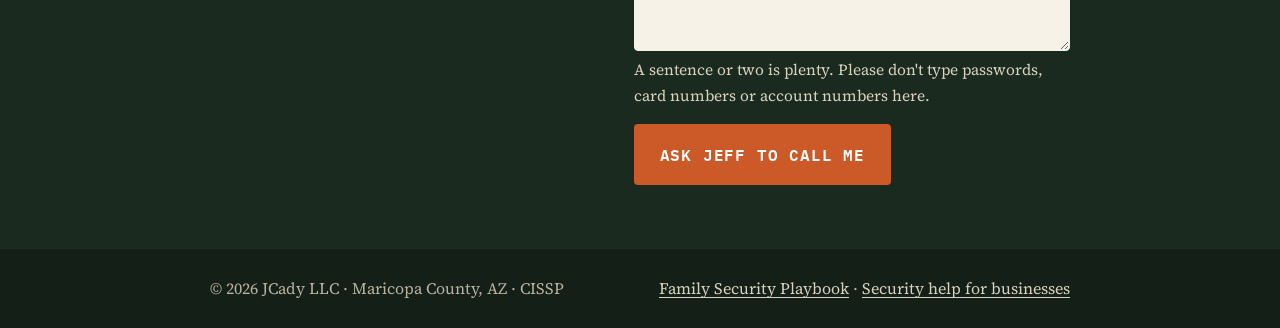
==== commit 3fd240f3: "Link the Family Security Playbook from the menu and footers - "Family playbook" in the menu on the h" ====
--- a/er.html
+++ b/er.html
@@ -448,7 +448,7 @@
 <footer class="e-foot">
   <div class="wrap">
     <span>&copy; 2026 JCady LLC &middot; Maricopa County, AZ &middot; CISSP</span>
-    <span><a href="index.html">Security help for businesses</a></span>
+    <span><a href="https://familysecurityplaybook.com/">Family Security Playbook</a> &middot; <a href="index.html">Security help for businesses</a></span>
   </div>
 </footer>
 
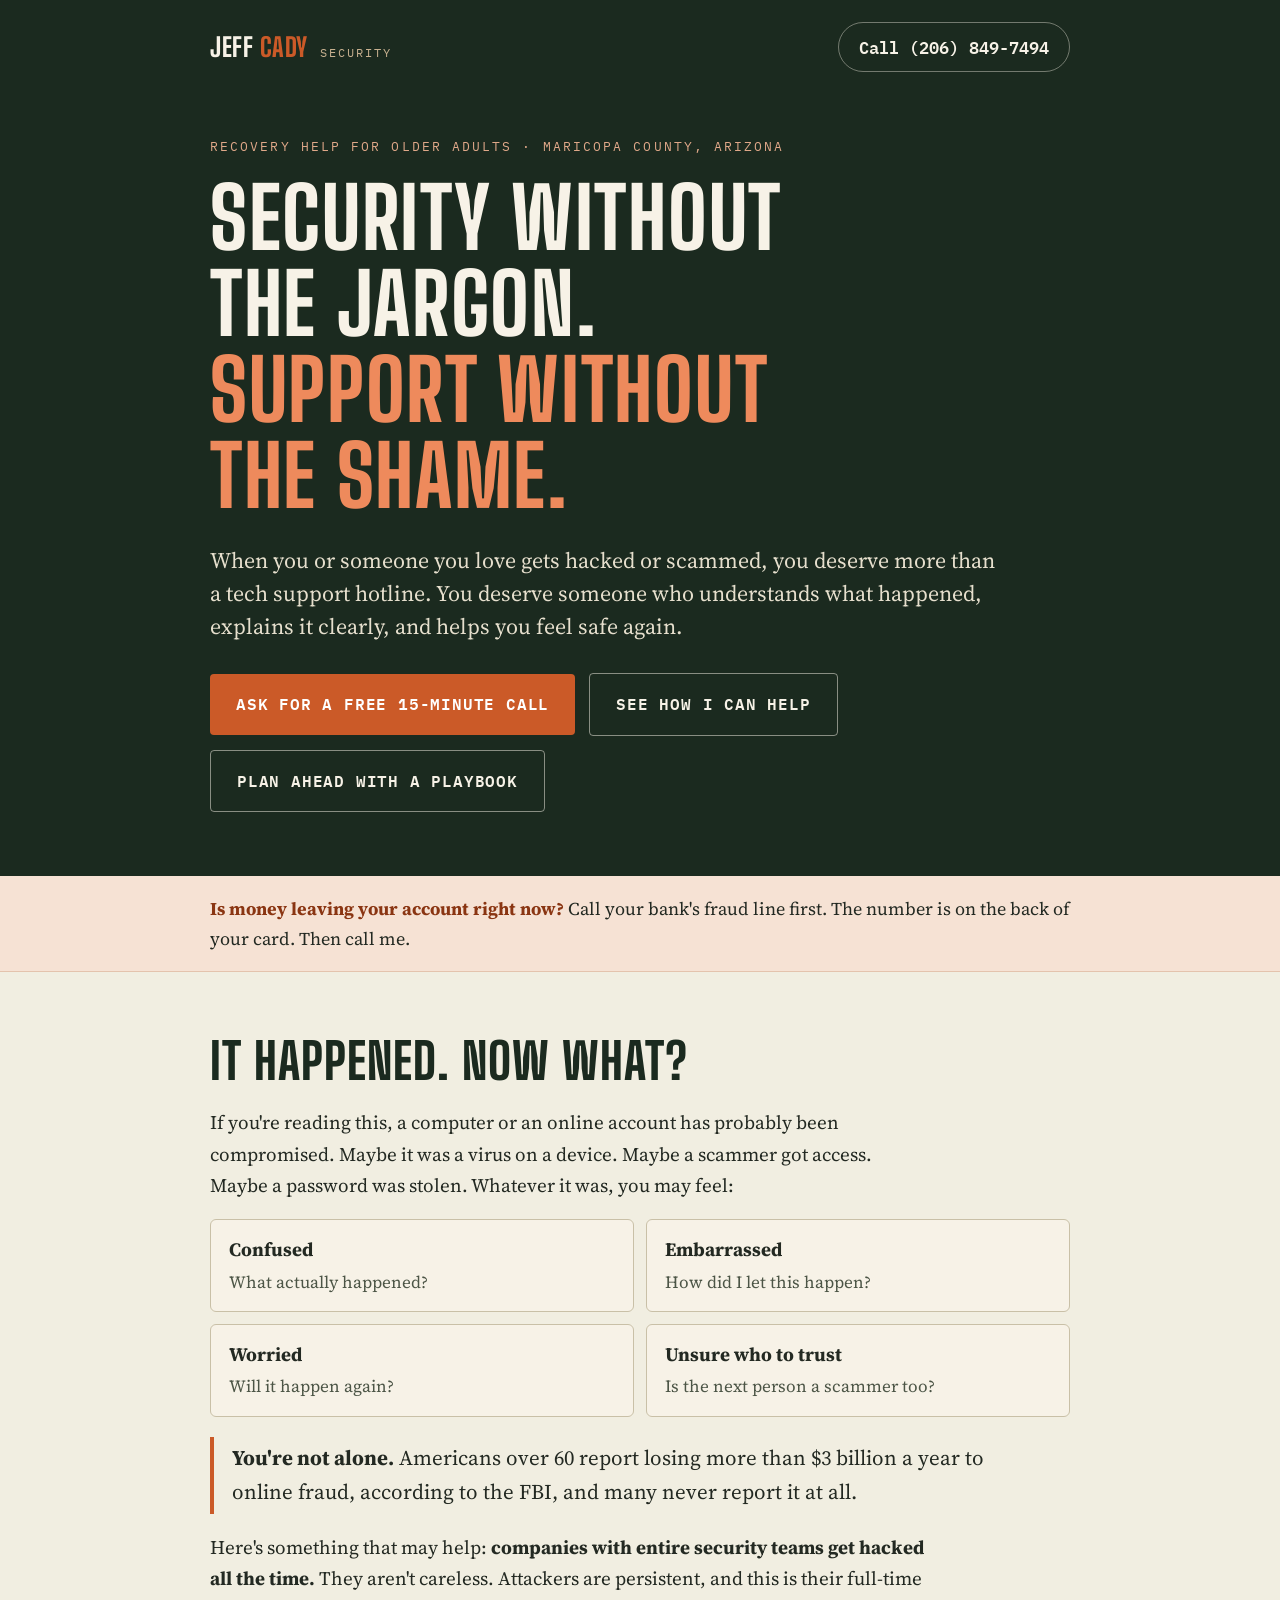
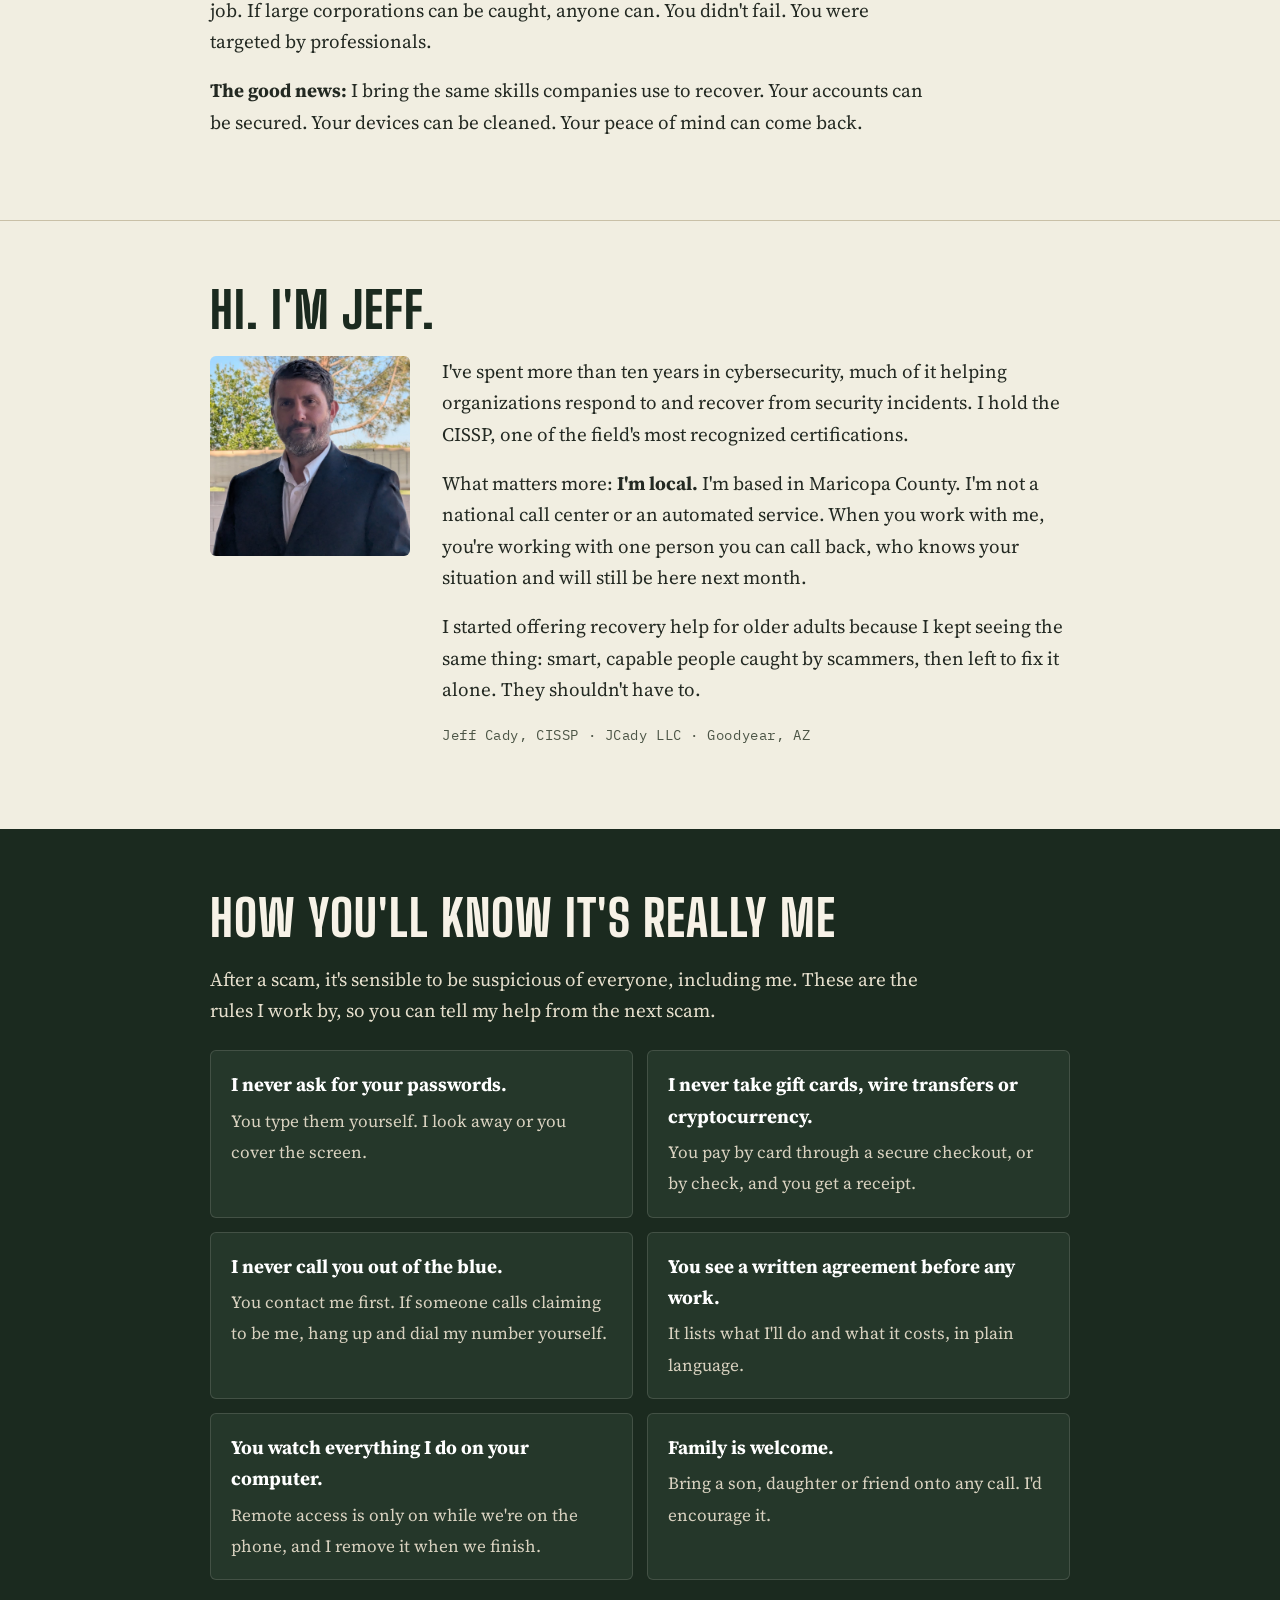
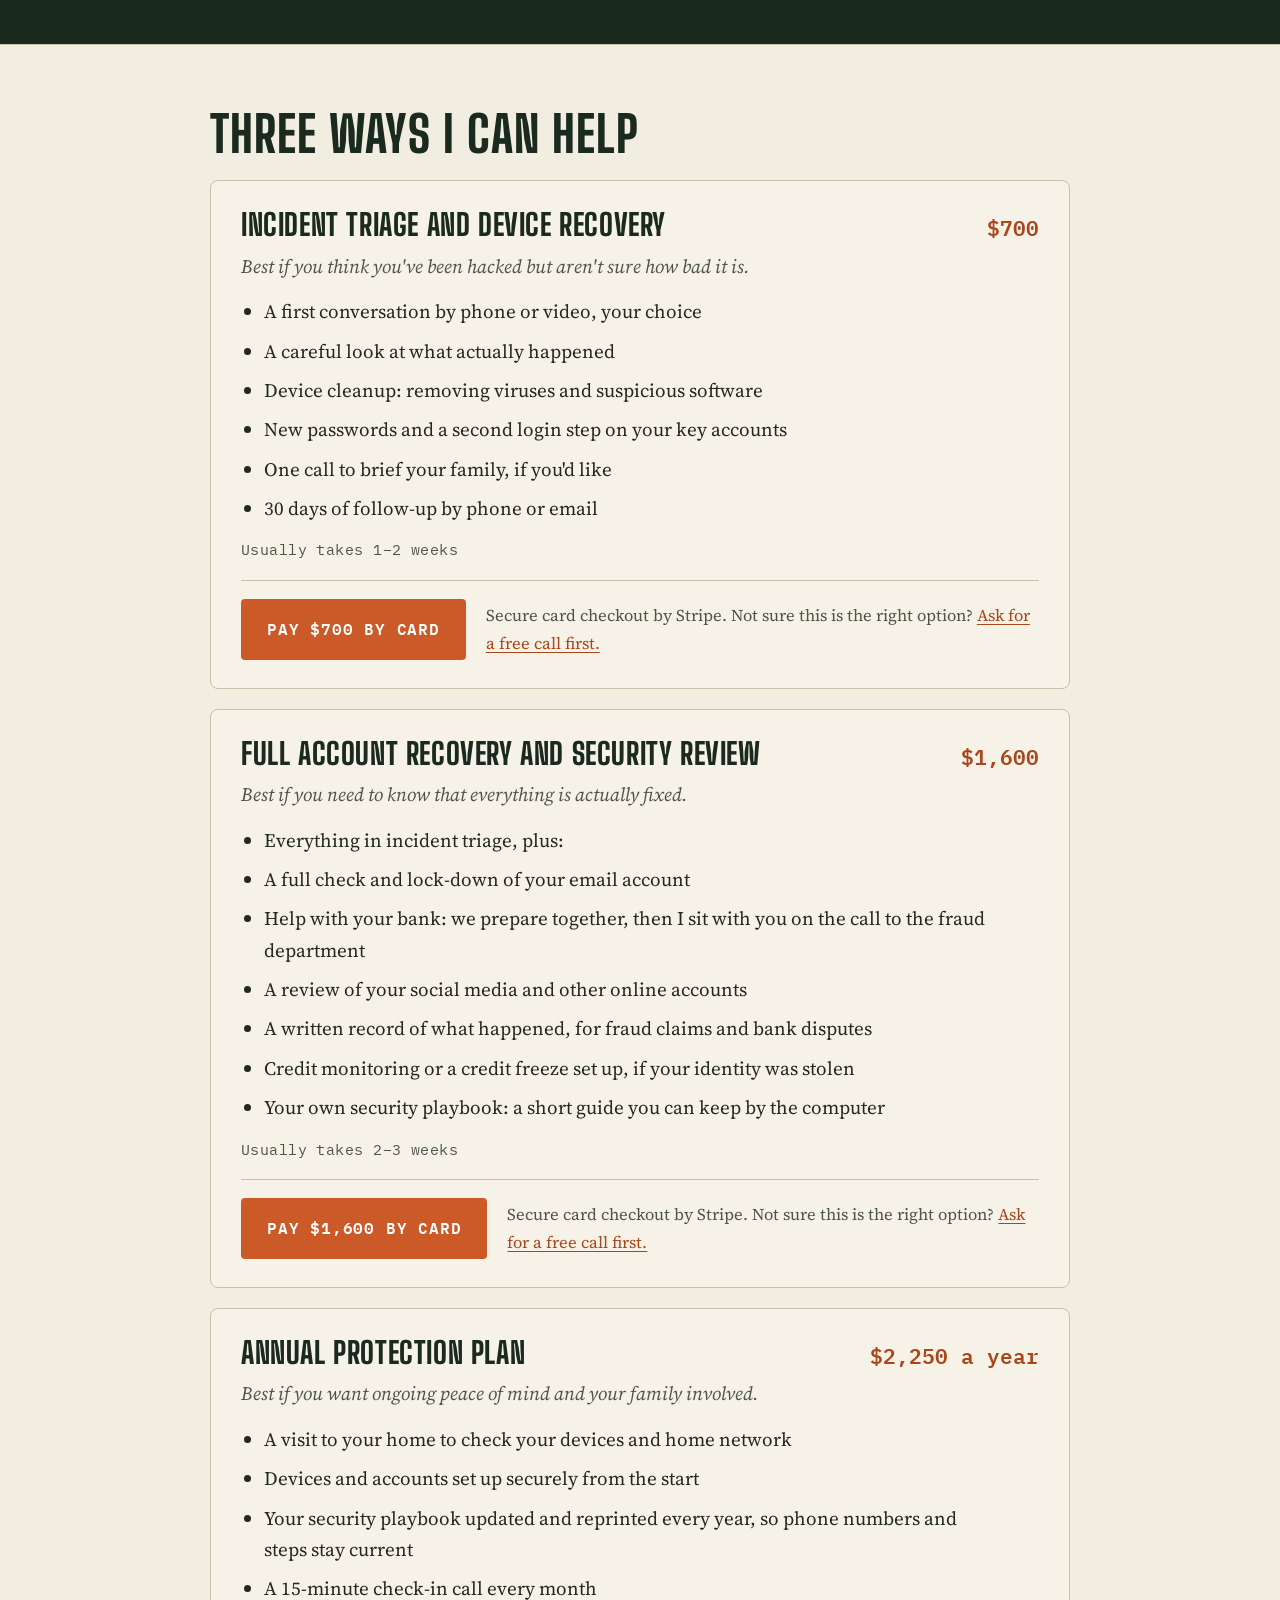
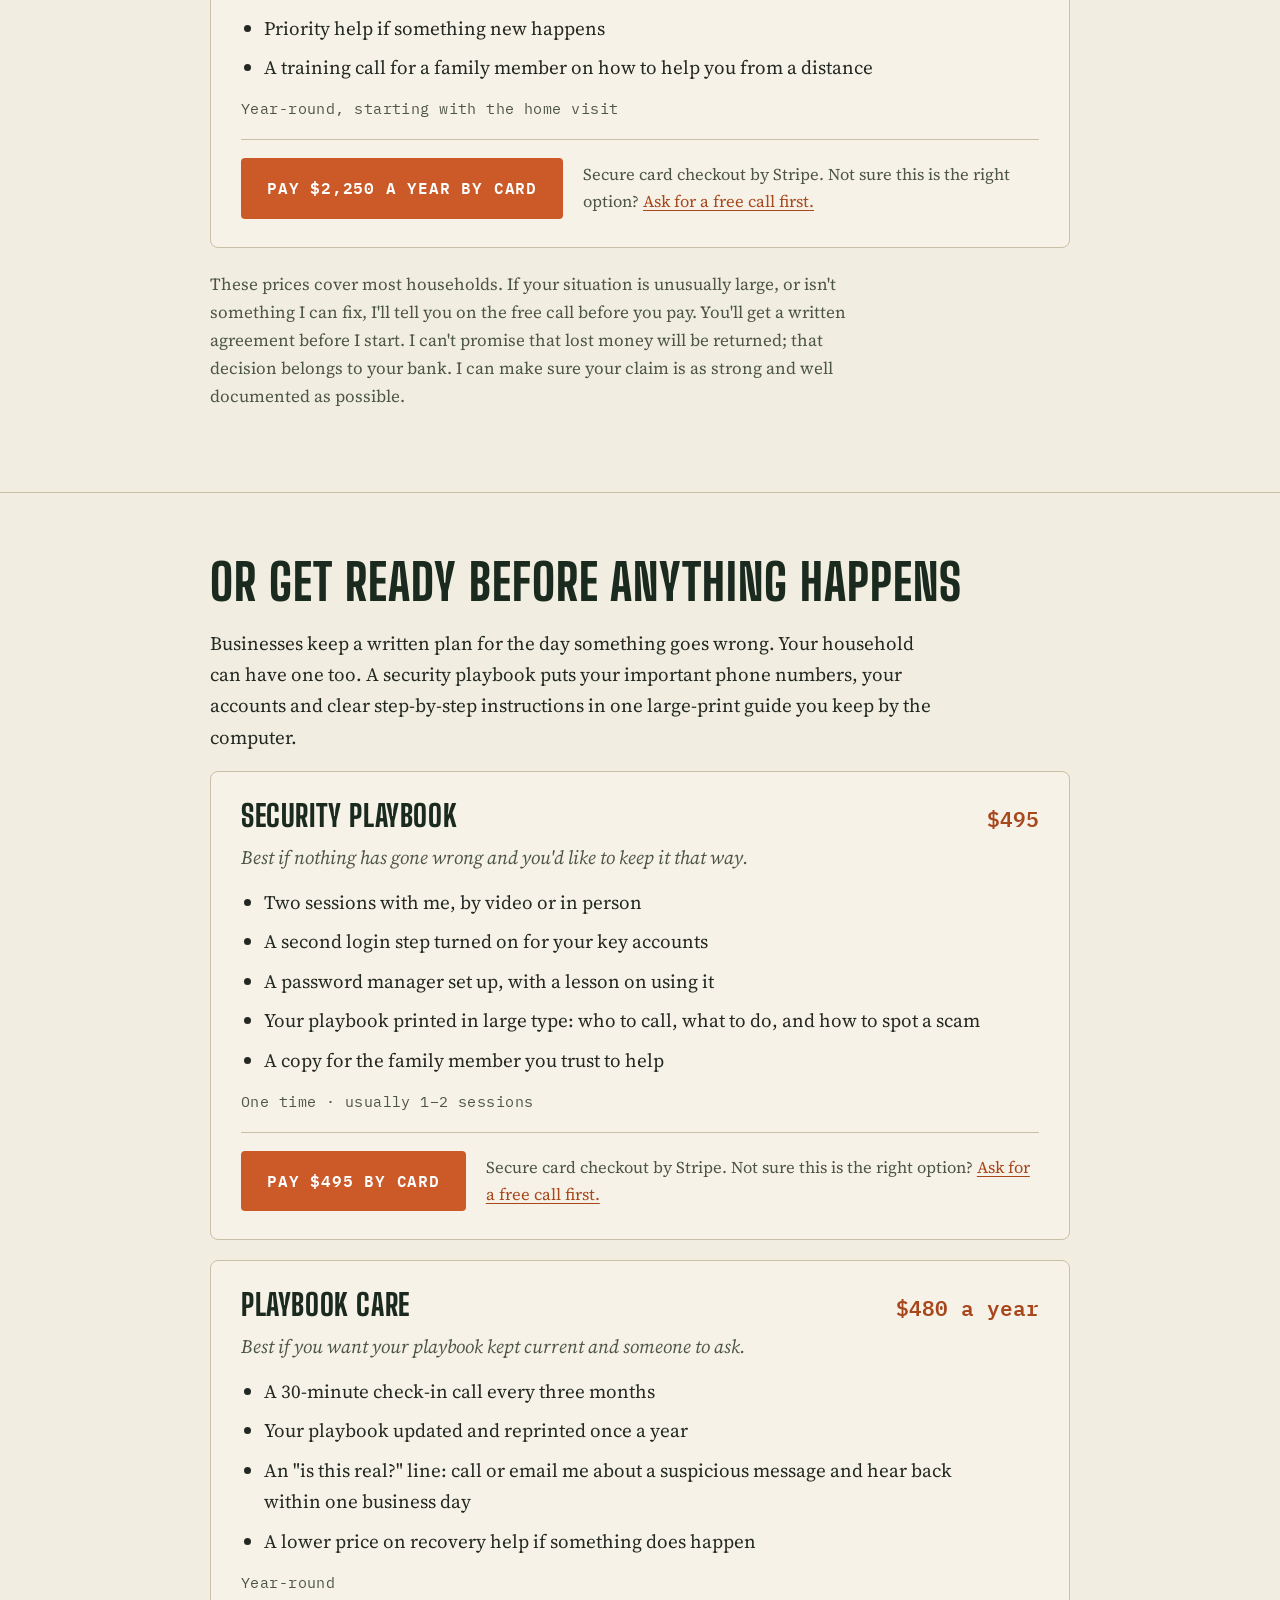
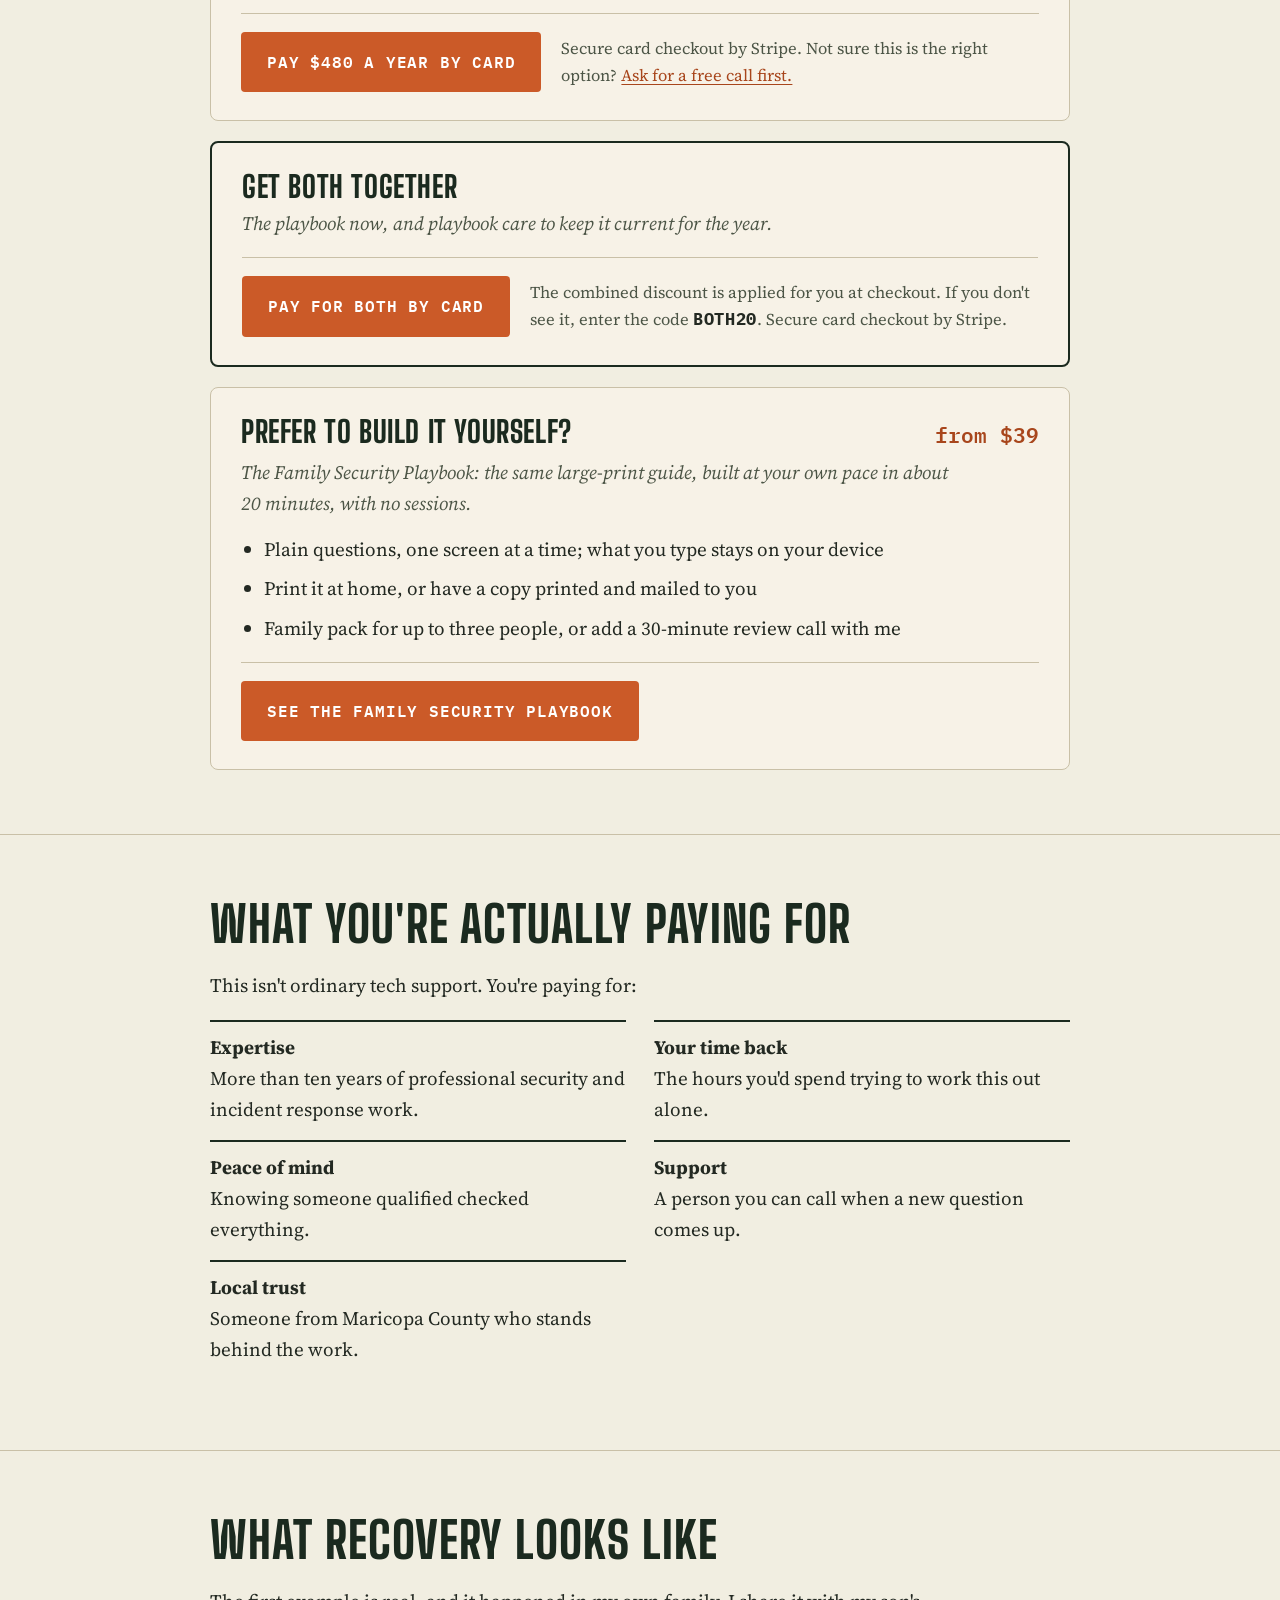
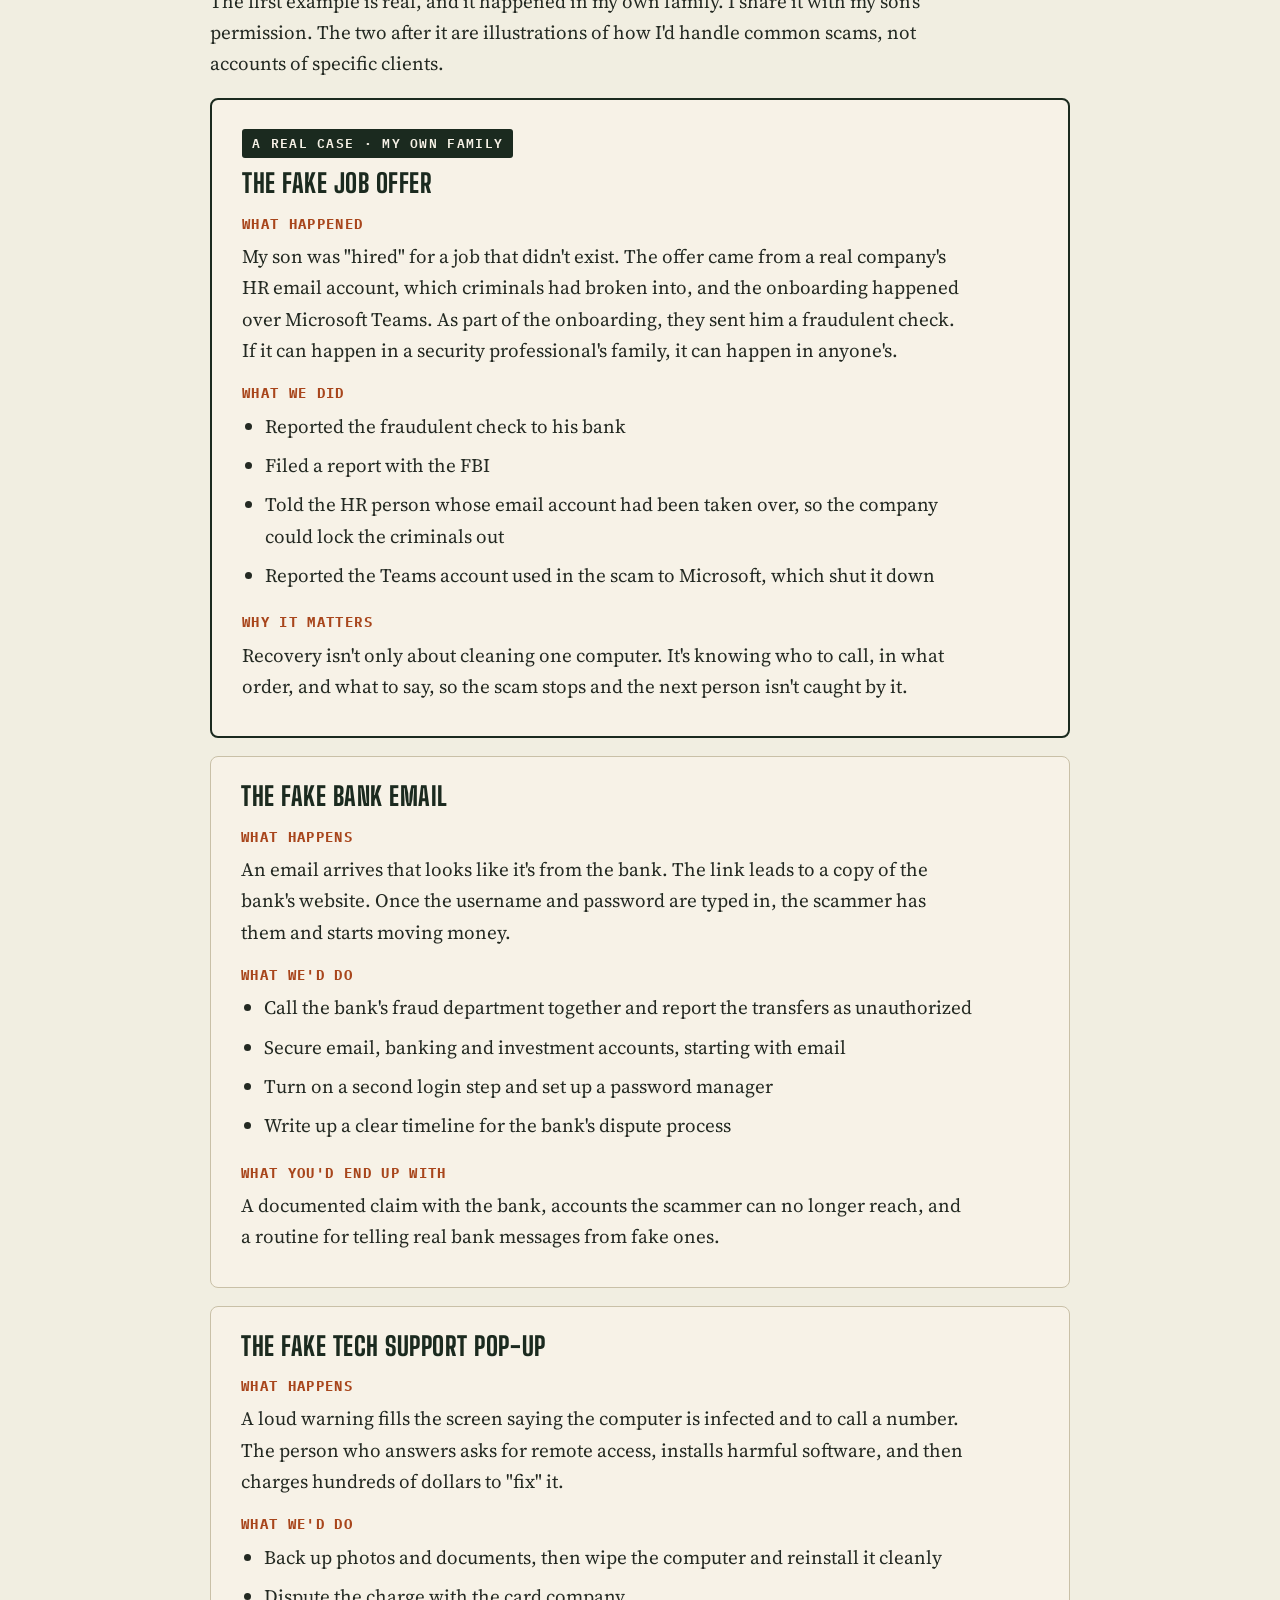
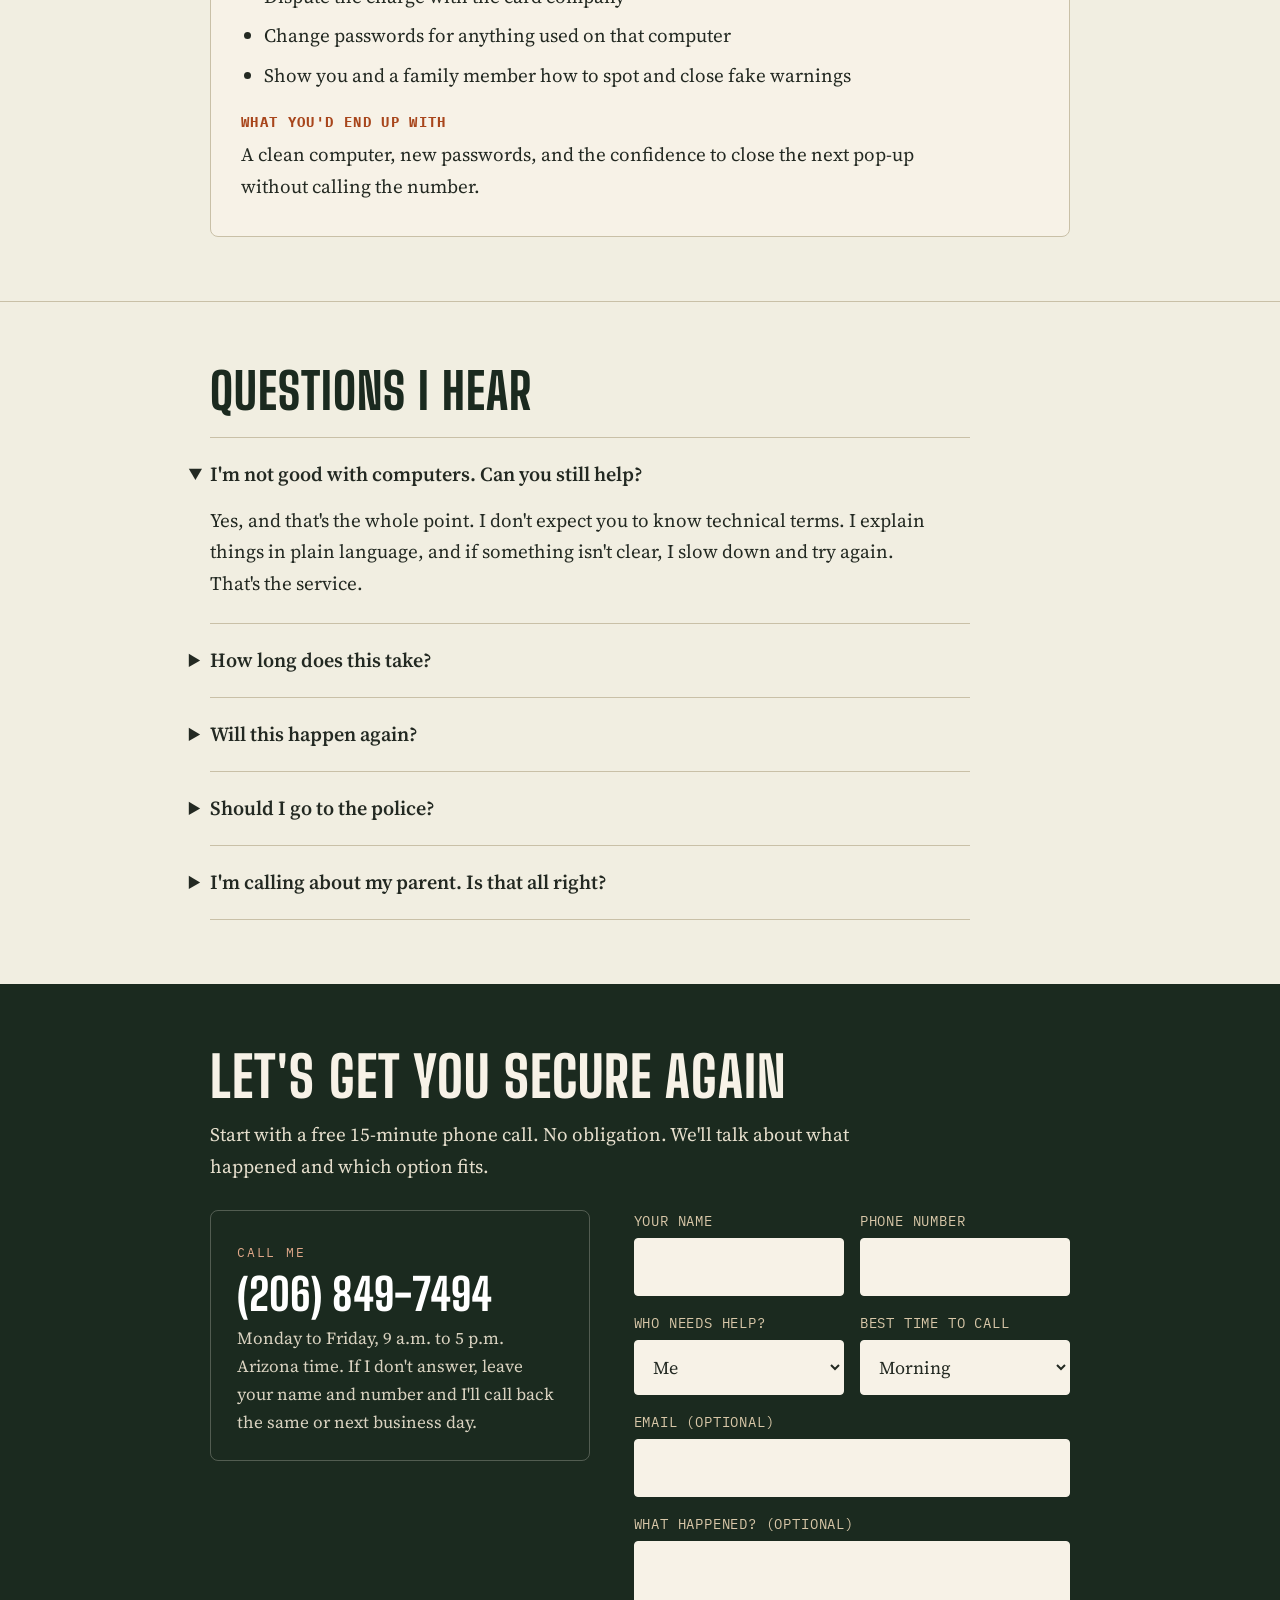
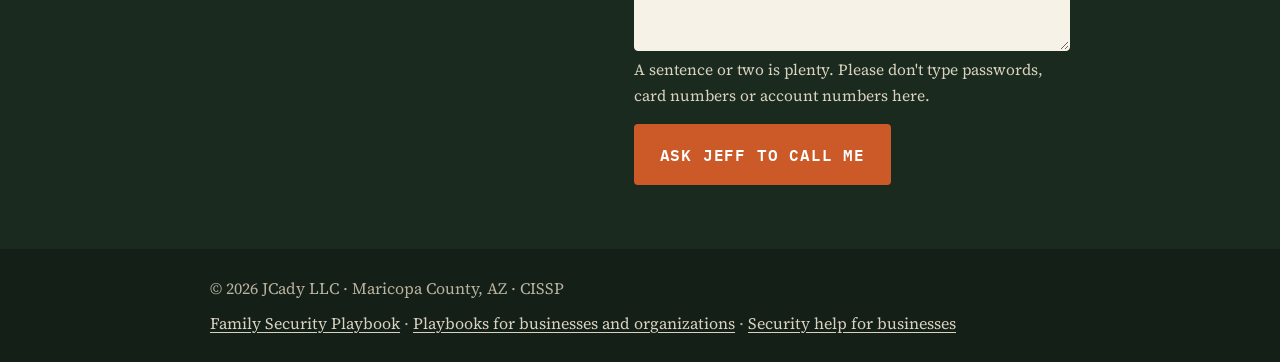
==== commit 91b007f4: "Show playbooks for businesses and organizations next to the family one - Home page band becomes "Sec" ====
--- a/er.html
+++ b/er.html
@@ -448,7 +448,7 @@
 <footer class="e-foot">
   <div class="wrap">
     <span>&copy; 2026 JCady LLC &middot; Maricopa County, AZ &middot; CISSP</span>
-    <span><a href="https://familysecurityplaybook.com/">Family Security Playbook</a> &middot; <a href="index.html">Security help for businesses</a></span>
+    <span><a href="https://familysecurityplaybook.com/">Family Security Playbook</a> &middot; <a href="https://business.familysecurityplaybook.com/">Playbooks for businesses and organizations</a> &middot; <a href="index.html">Security help for businesses</a></span>
   </div>
 </footer>
 
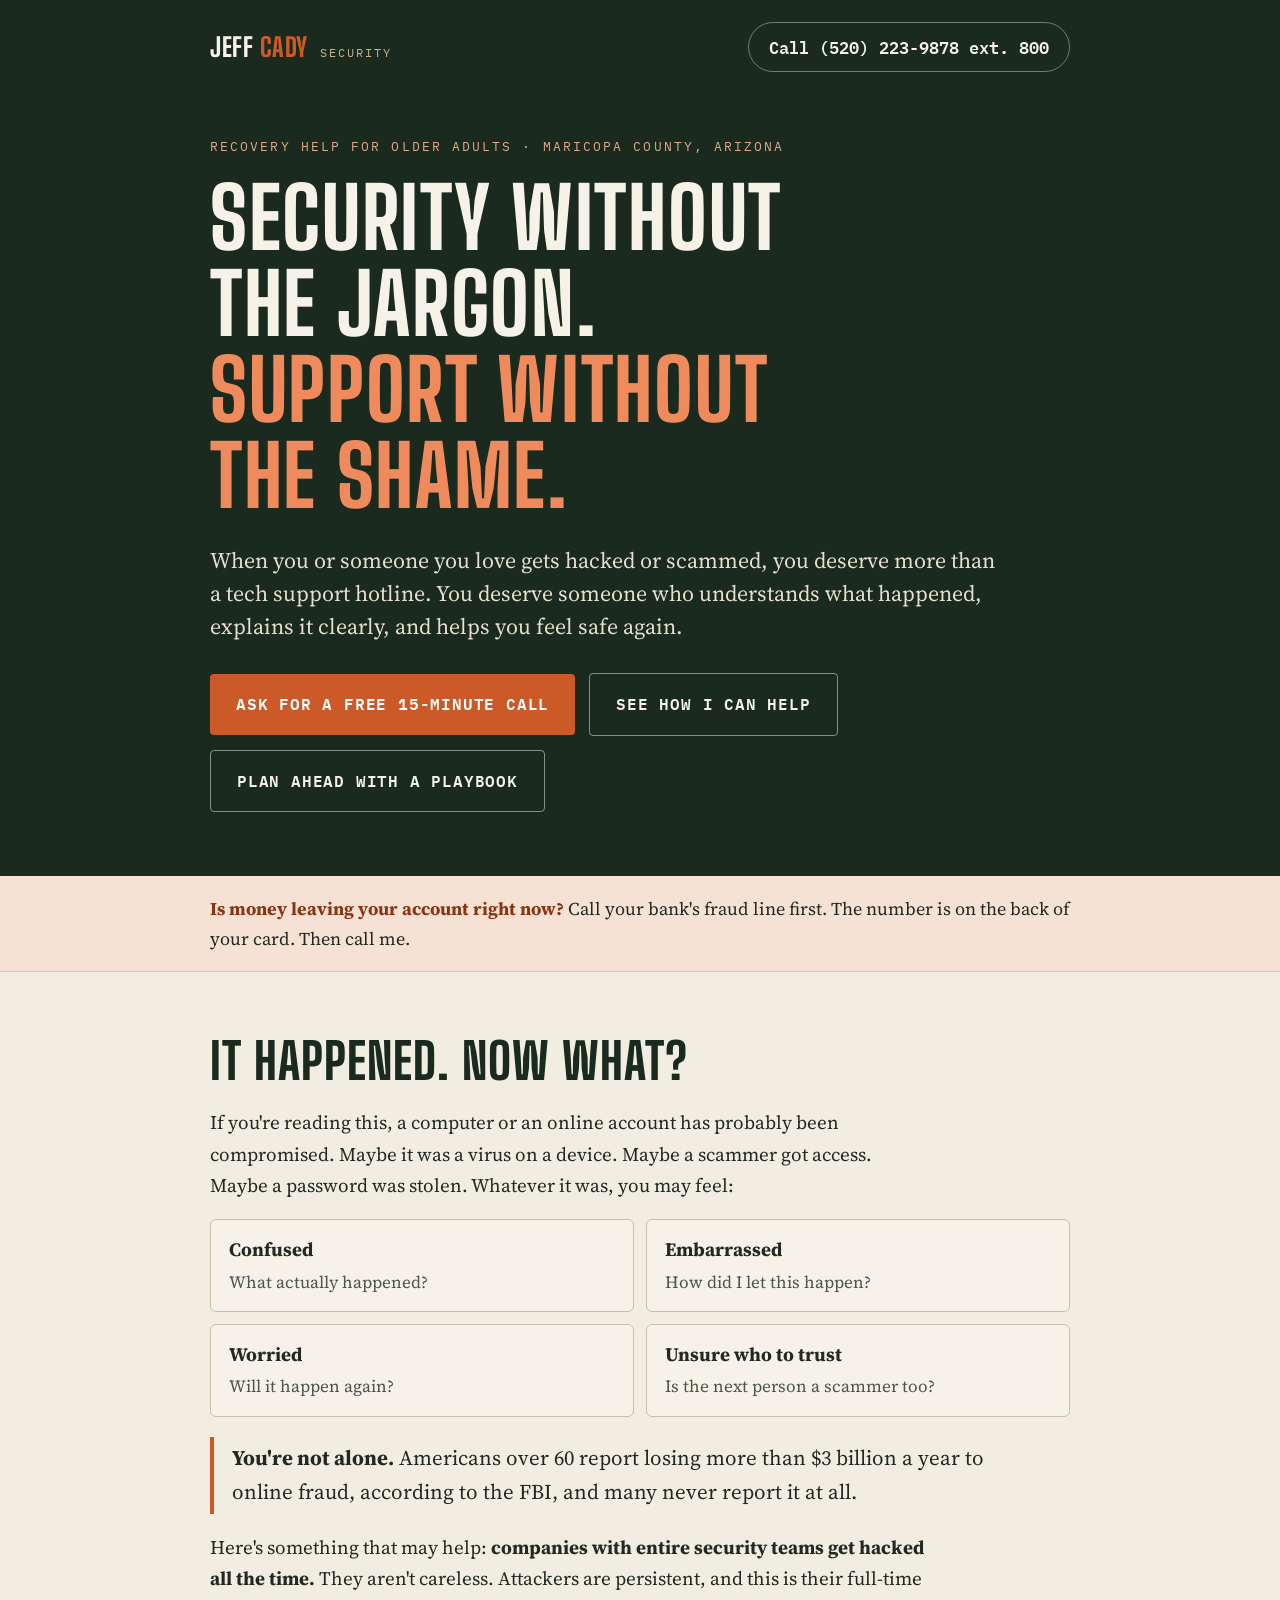
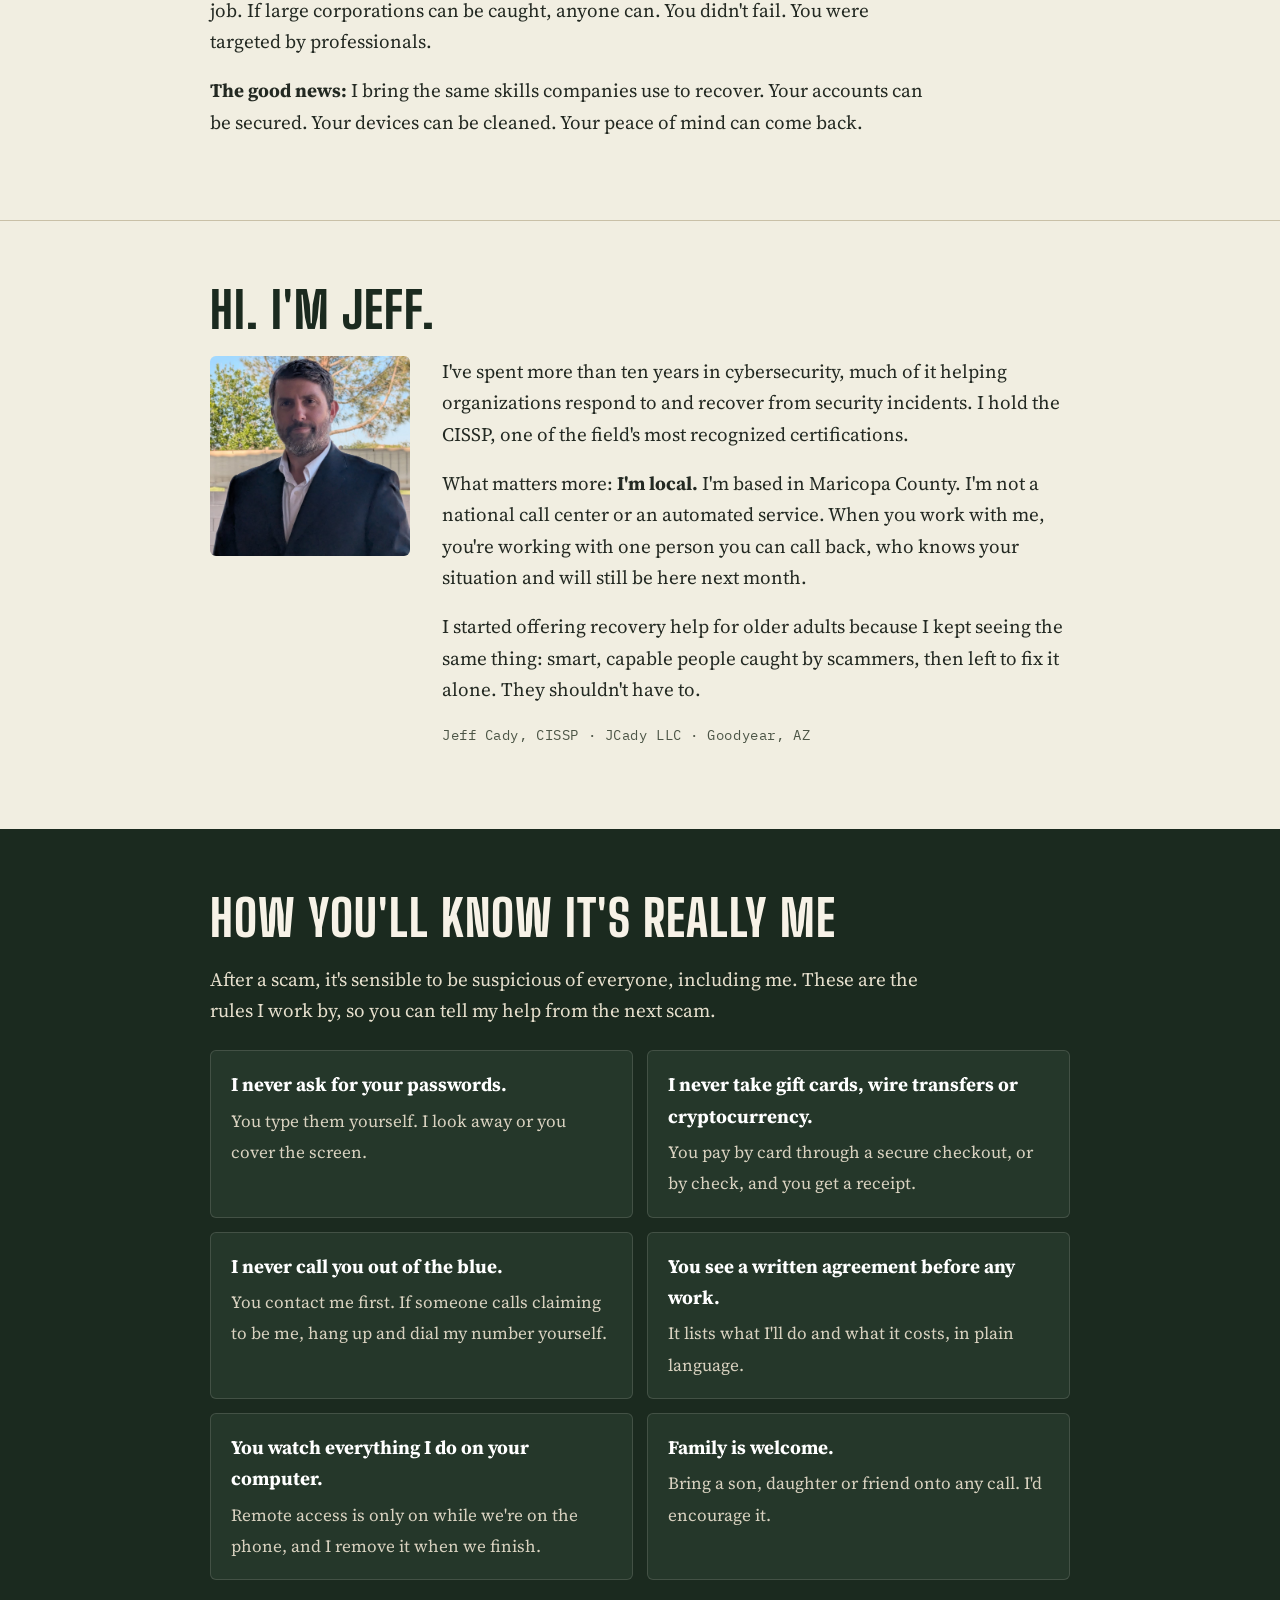
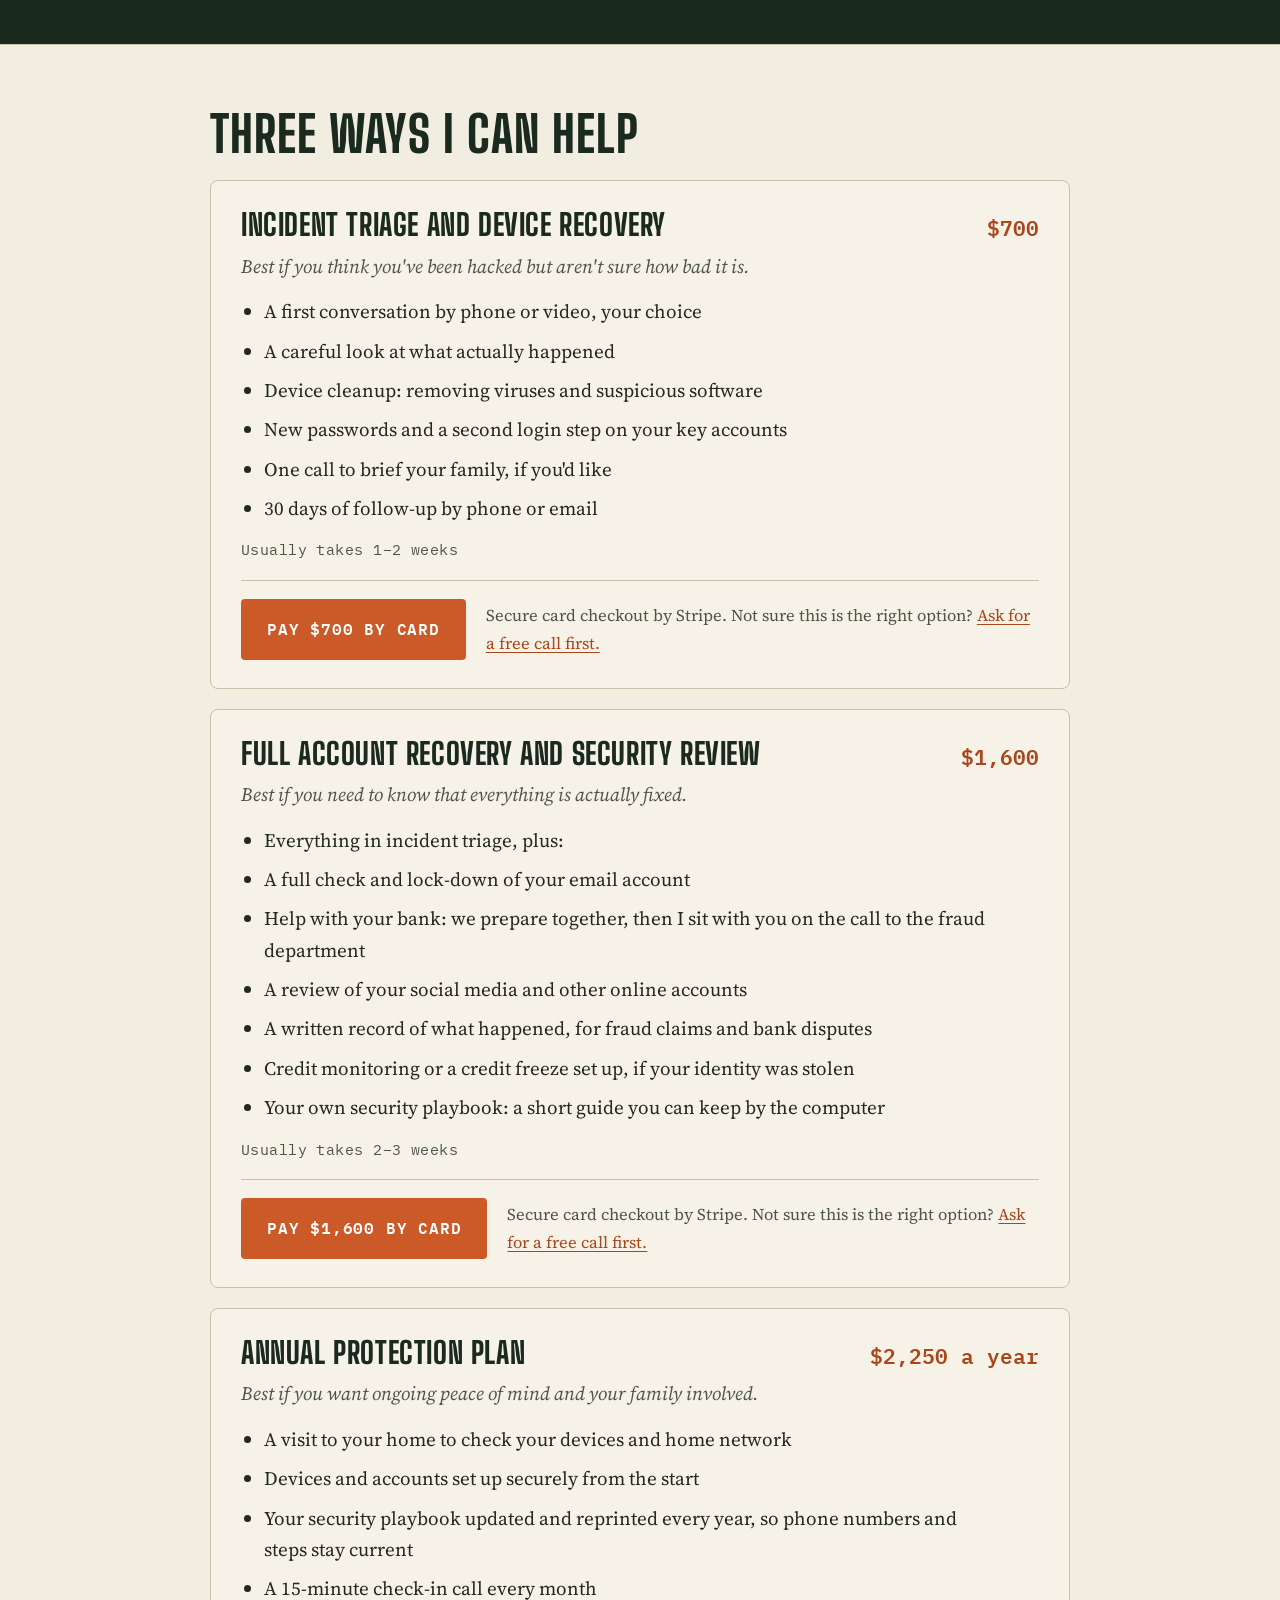
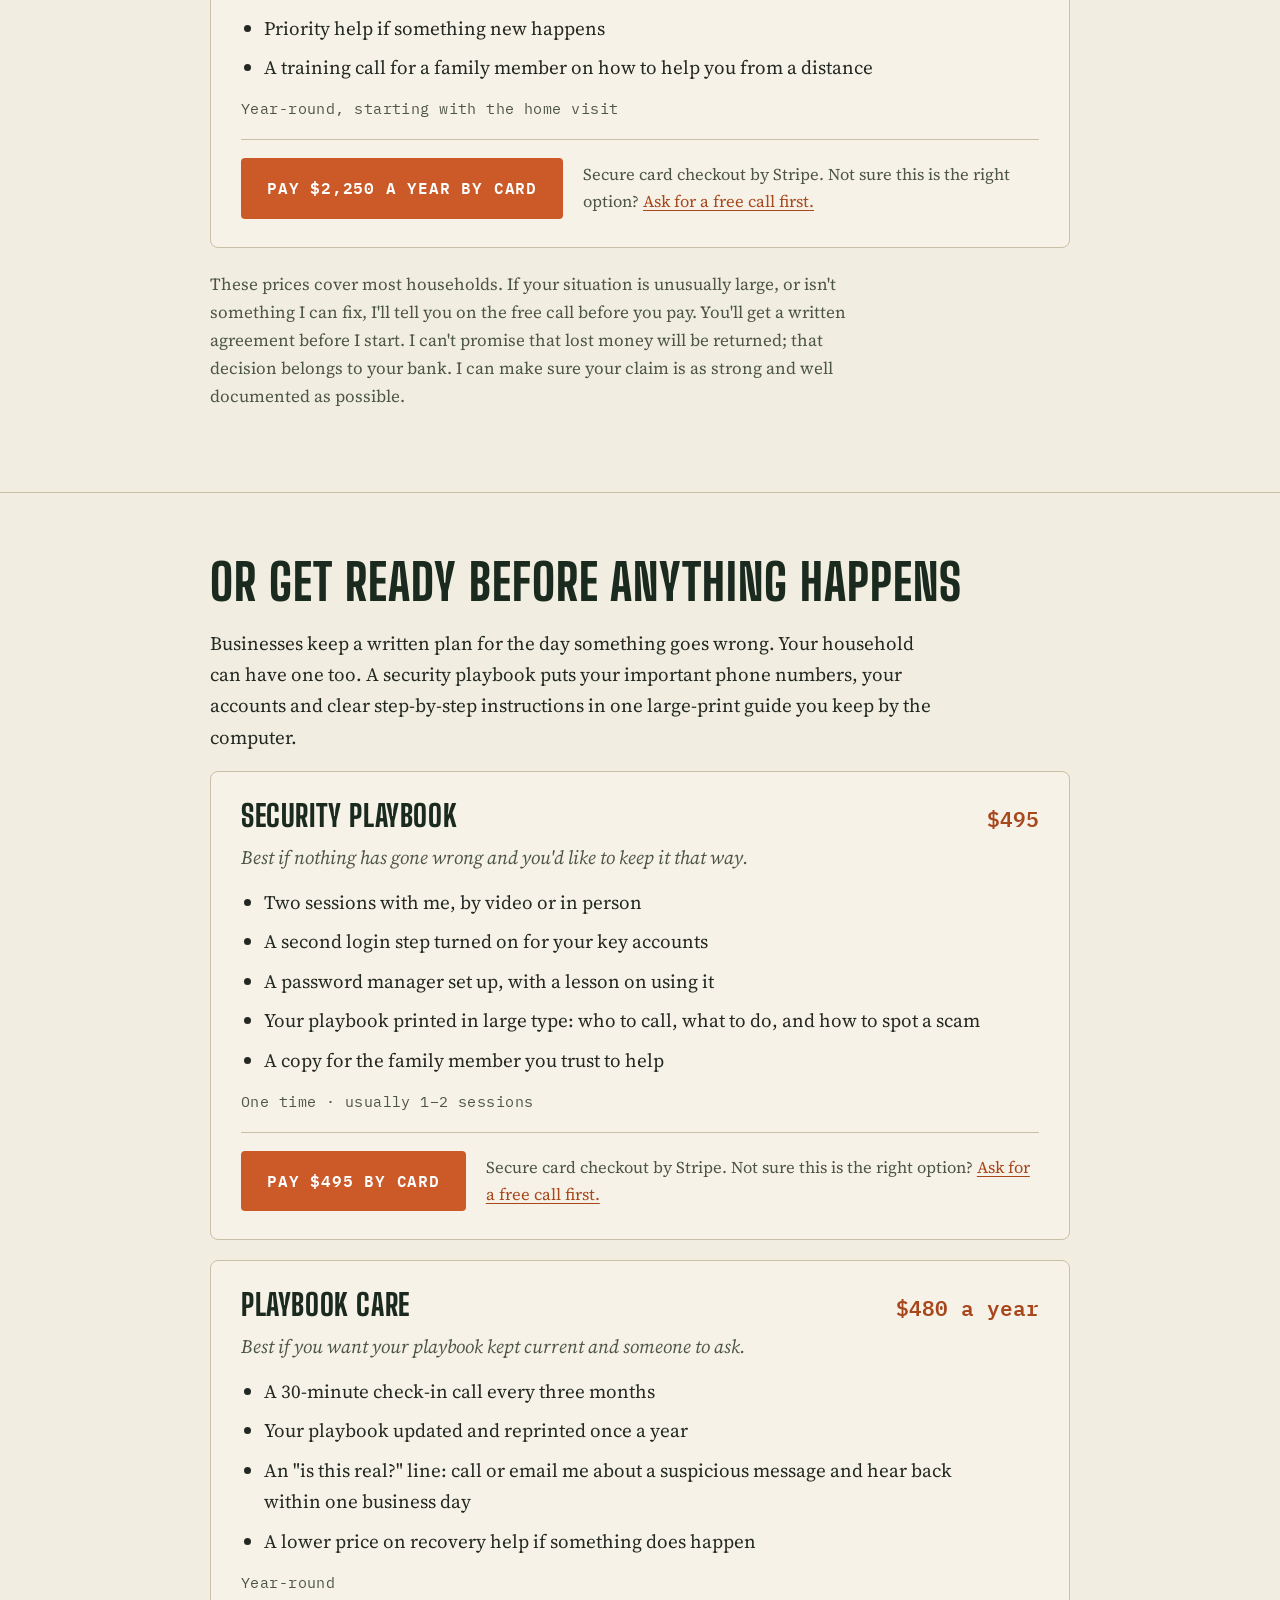
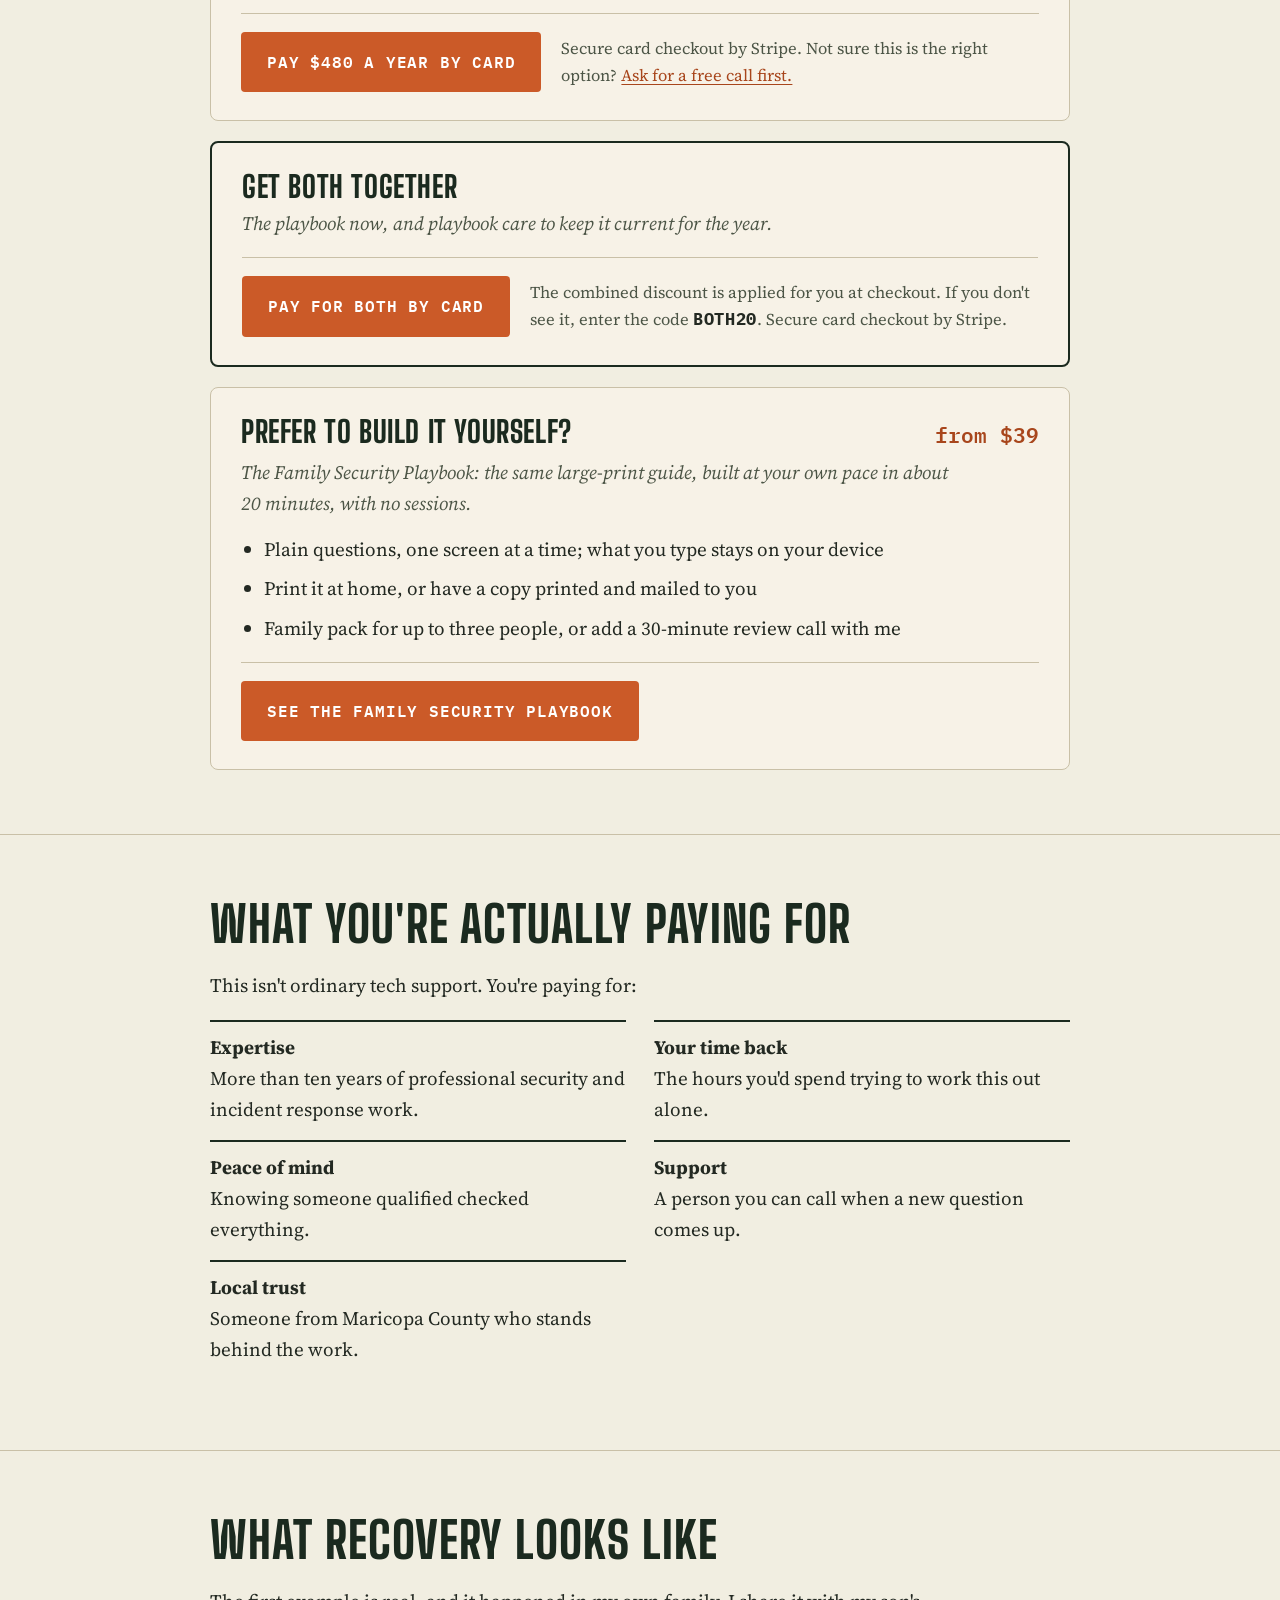
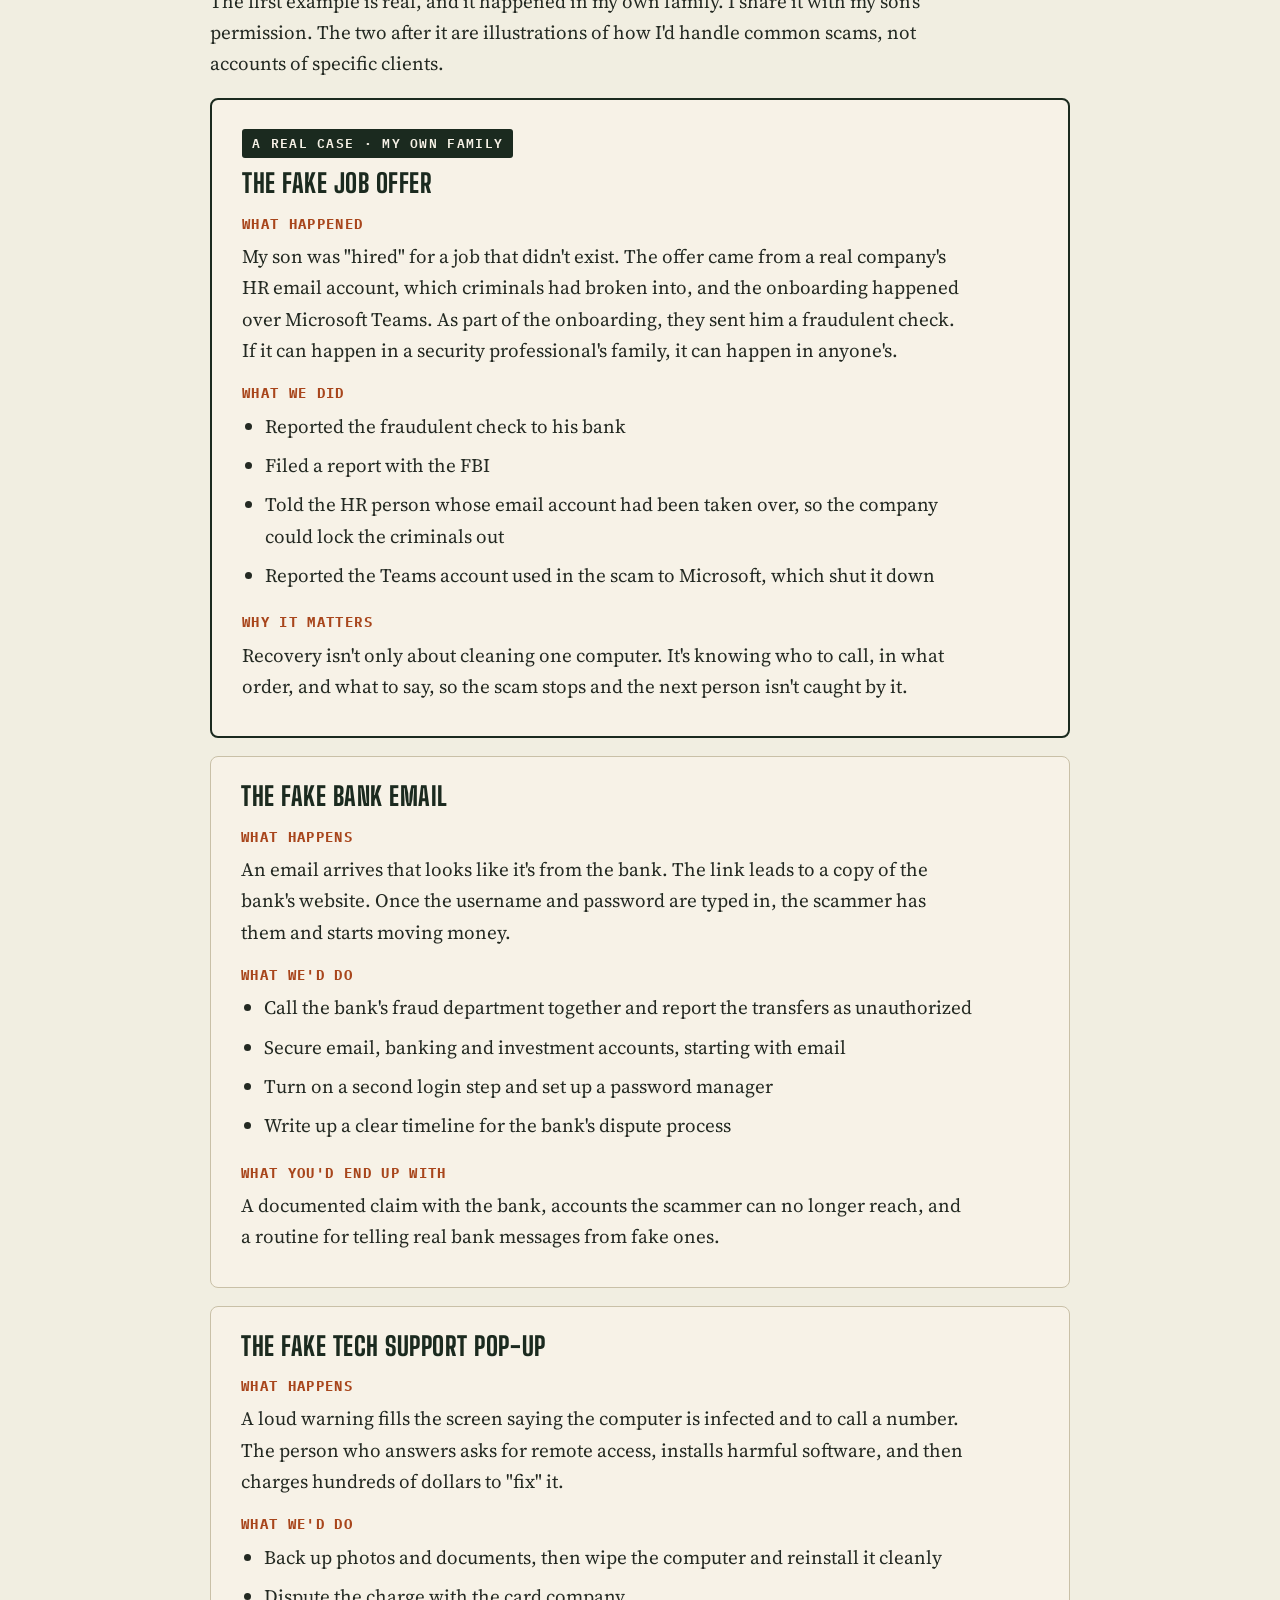
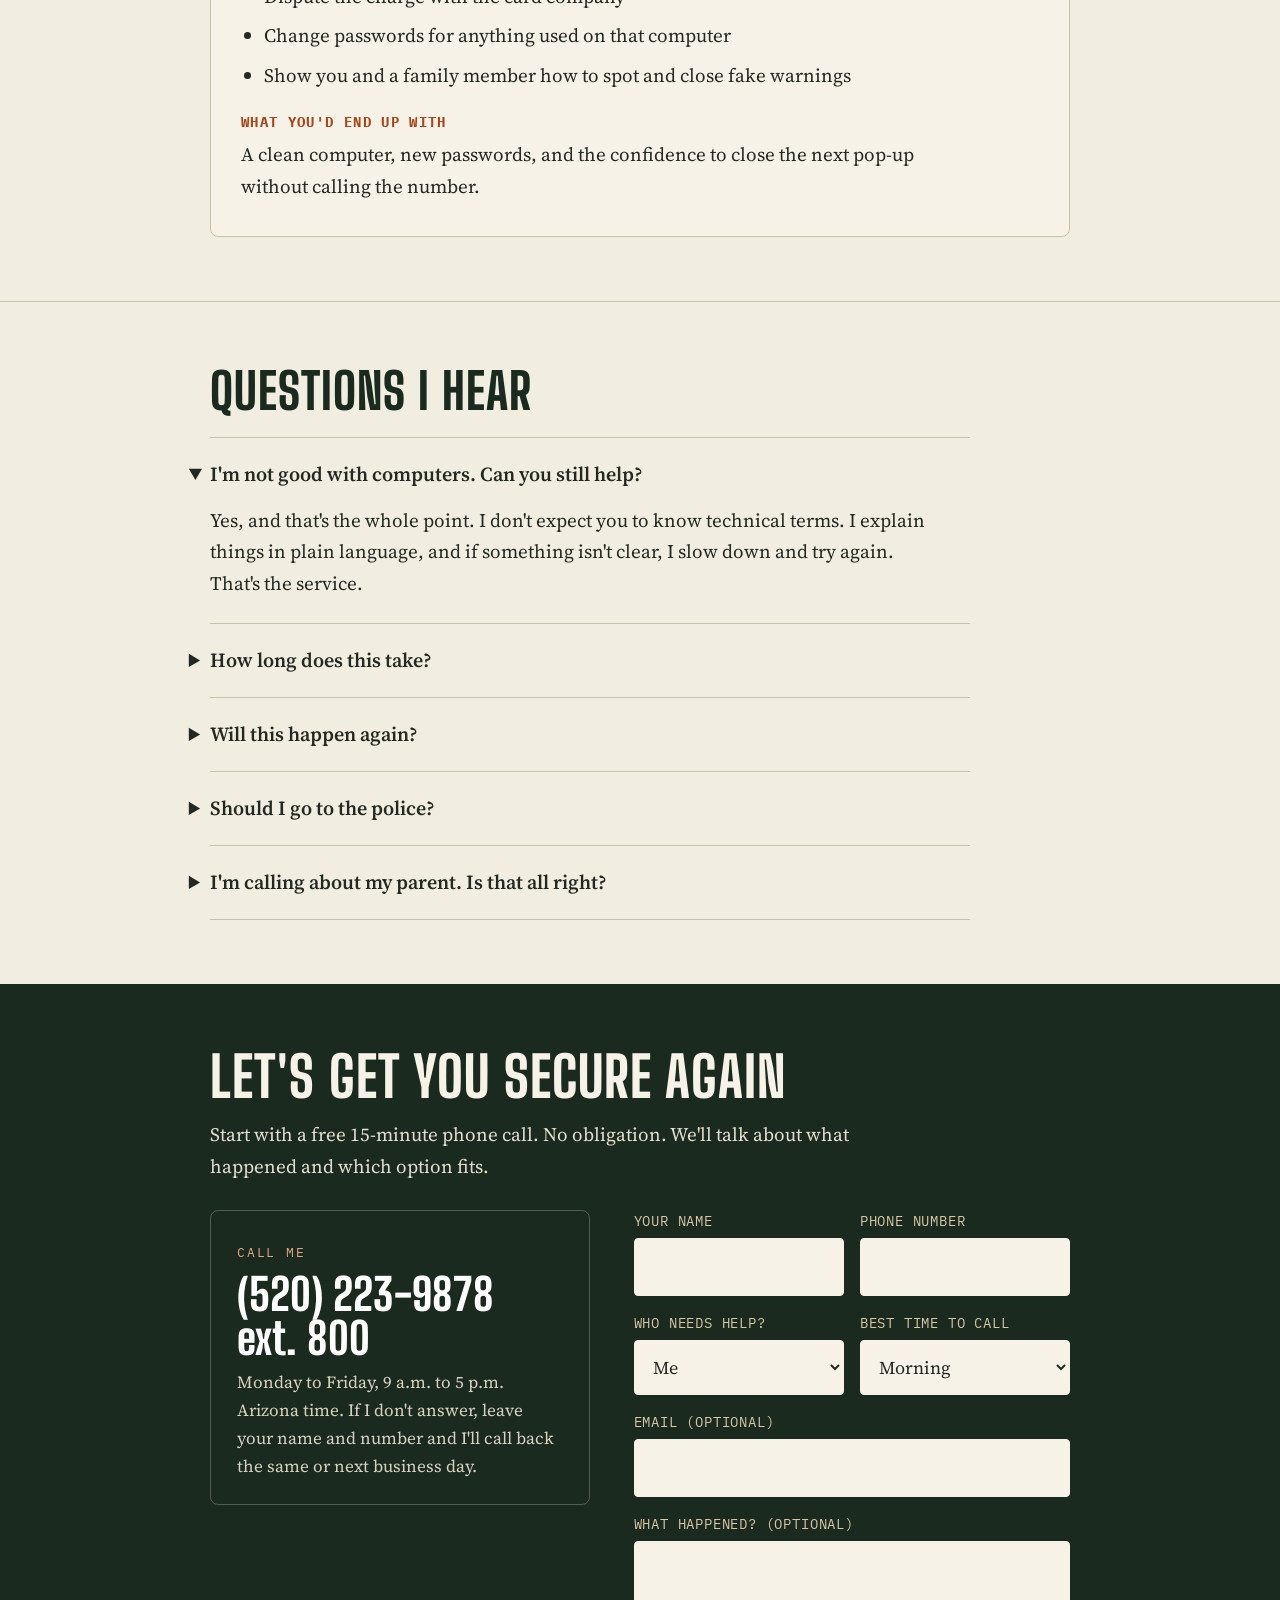
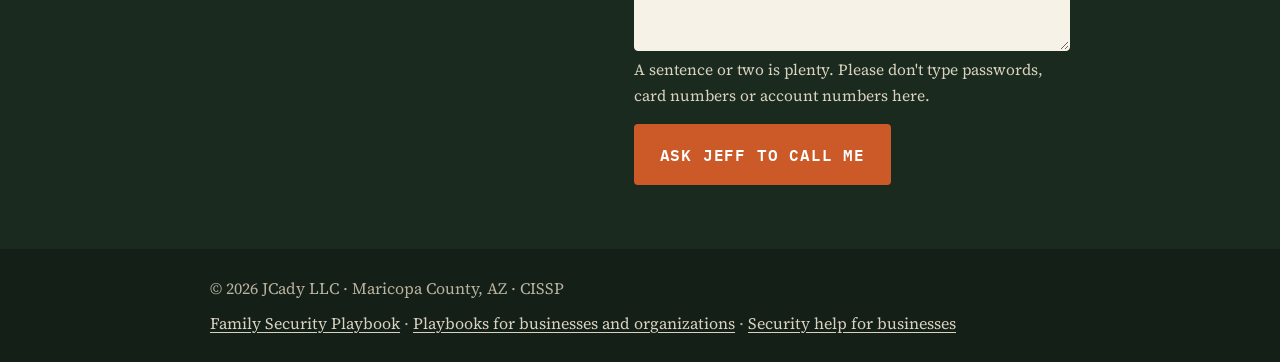
==== commit 0848d28b: "Phone number: (520) 223-9878 ext. 800 Co-Authored-By: Claude Opus 5.5 <noreply@anthropic.com> Claude" ====
--- a/er.html
+++ b/er.html
@@ -135,7 +135,7 @@
   <div class="wrap">
     <div class="e-top">
       <a class="brand" href="index.html"><b>Jeff <em>Cady</em></b><span>Security</span></a>
-      <a class="e-phone" href="tel:+12068497494">Call (206) 849-7494</a>
+      <a class="e-phone" href="tel:+15202239878,800">Call (520) 223-9878 ext. 800</a>
     </div>
     <p class="e-eyebrow">Recovery help for older adults &middot; Maricopa County, Arizona</p>
     <h1>Security without the jargon. <em>Support without the shame.</em></h1>
@@ -416,7 +416,7 @@
     <div class="cta-grid">
       <div class="callbox">
         <span class="lbl">Call me</span>
-        <a class="big" href="tel:+12068497494">(206) 849-7494</a>
+        <a class="big" href="tel:+15202239878,800">(520) 223-9878 ext. 800</a>
         <p class="hrs">Monday to Friday, 9 a.m. to 5 p.m. Arizona time. If I don't answer, leave your name and number and I'll call back the same or next business day.</p>
       </div>
       <div>
@@ -469,7 +469,7 @@
       if (!r.ok) throw new Error(r.status);
       form.hidden = true; document.getElementById('askDone').hidden = false;
     } catch (x) {
-      err.textContent = "That didn't go through. Please call (206) 849-7494 instead.";
+      err.textContent = "That didn't go through. Please call (520) 223-9878 ext. 800 instead.";
       err.hidden = false; btn.disabled = false; btn.textContent = 'Ask Jeff to call me';
     }
   });
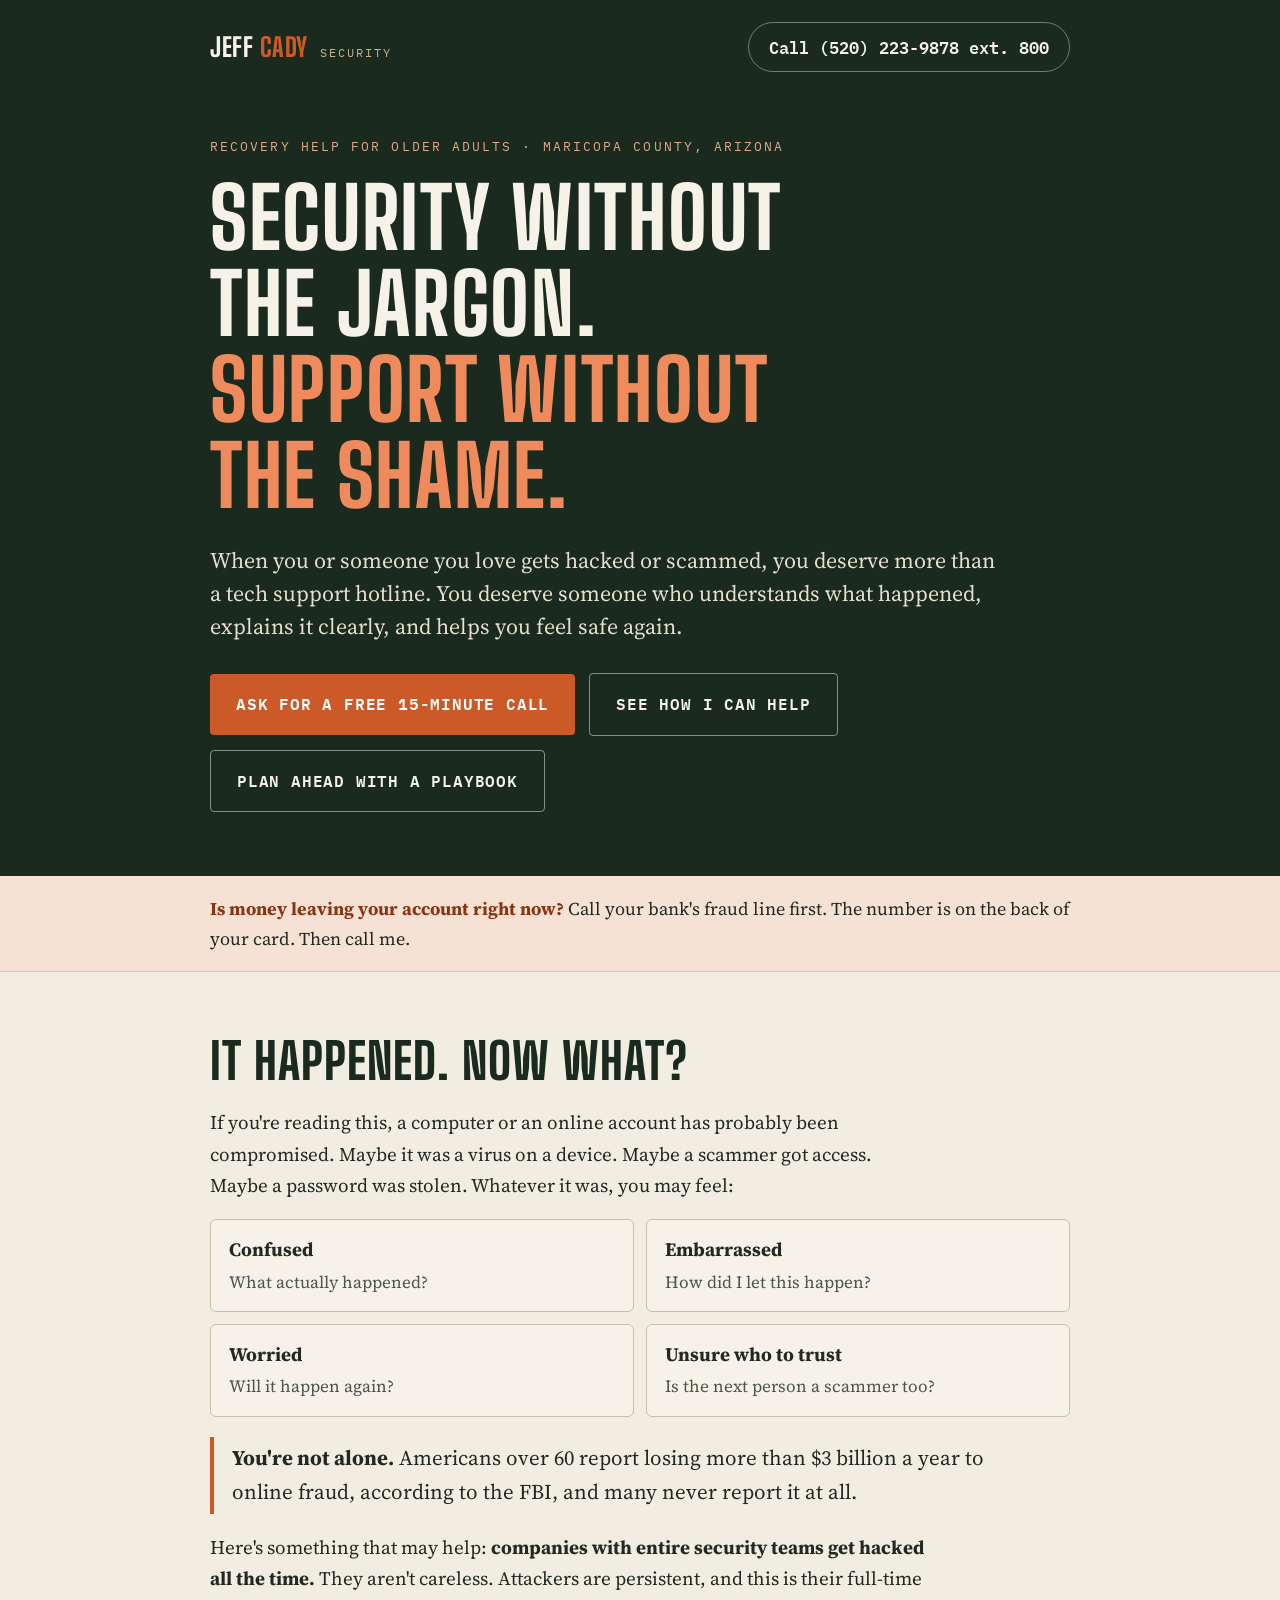
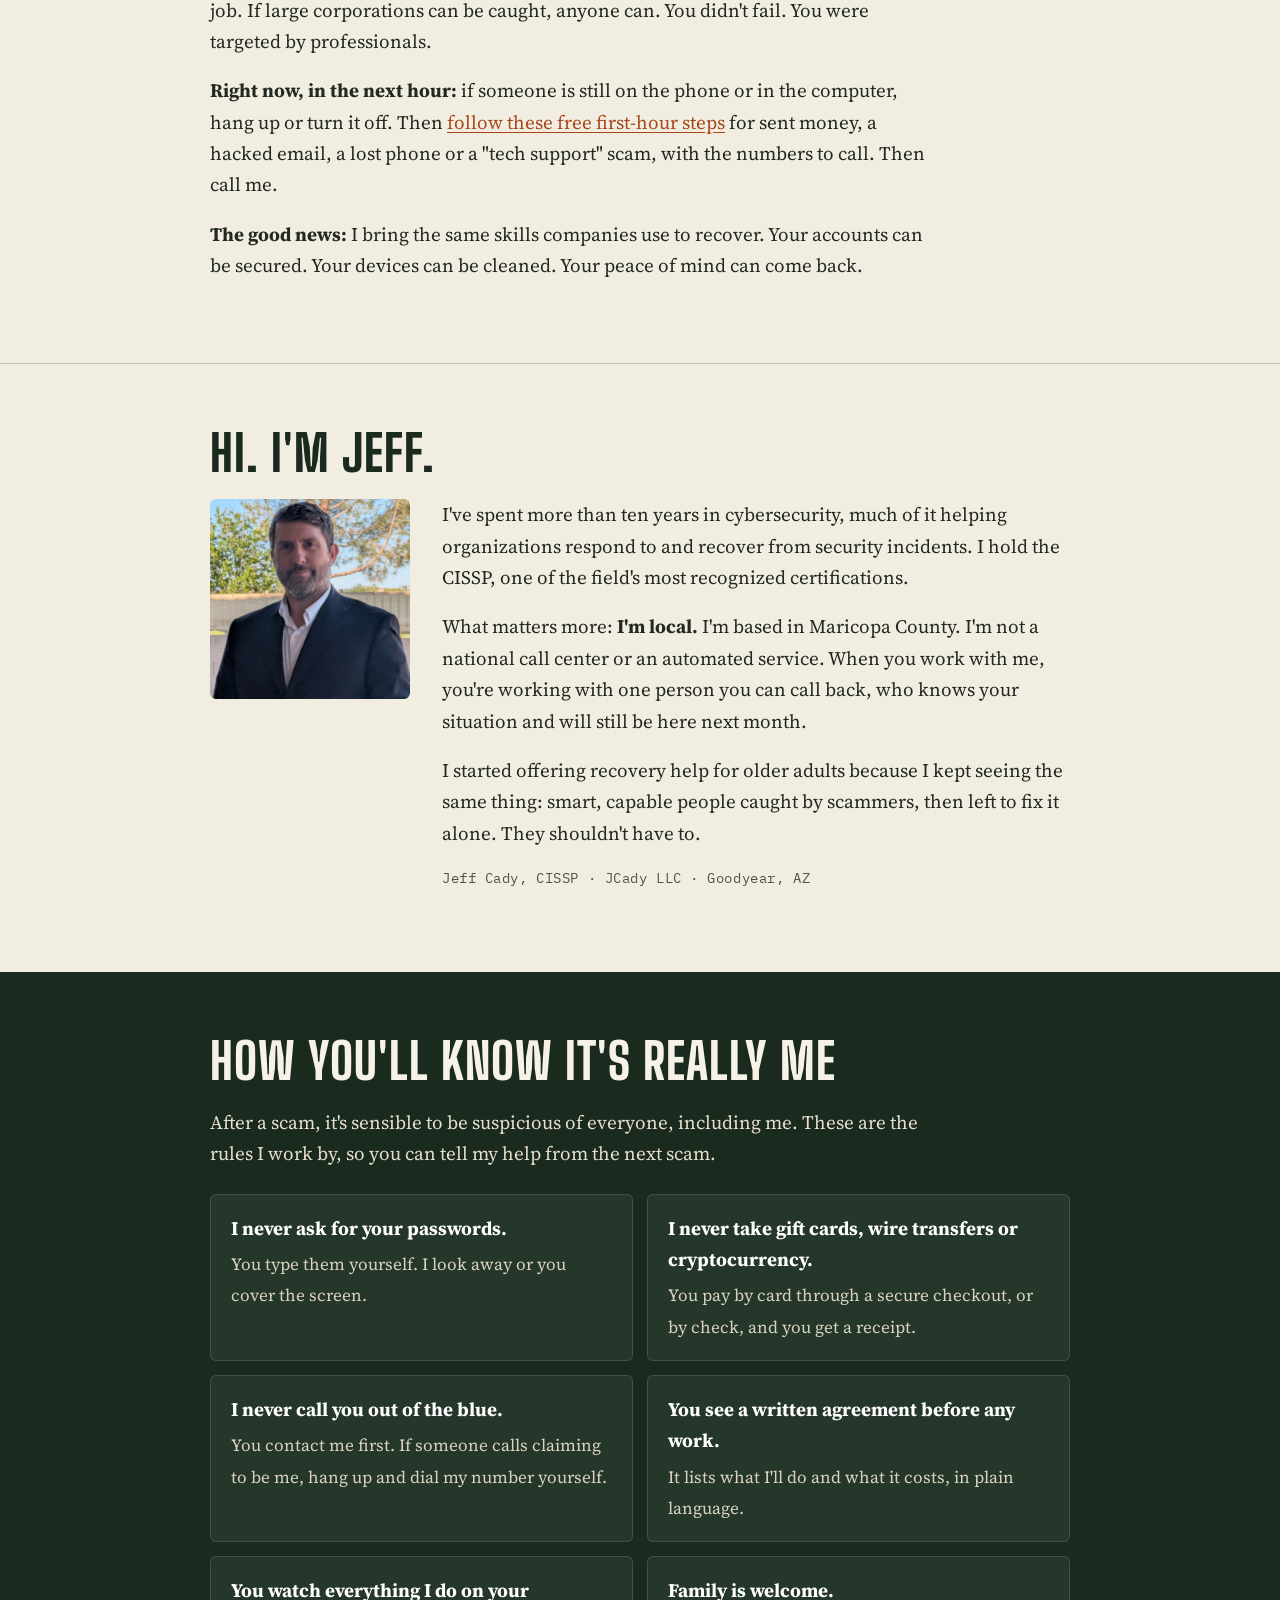
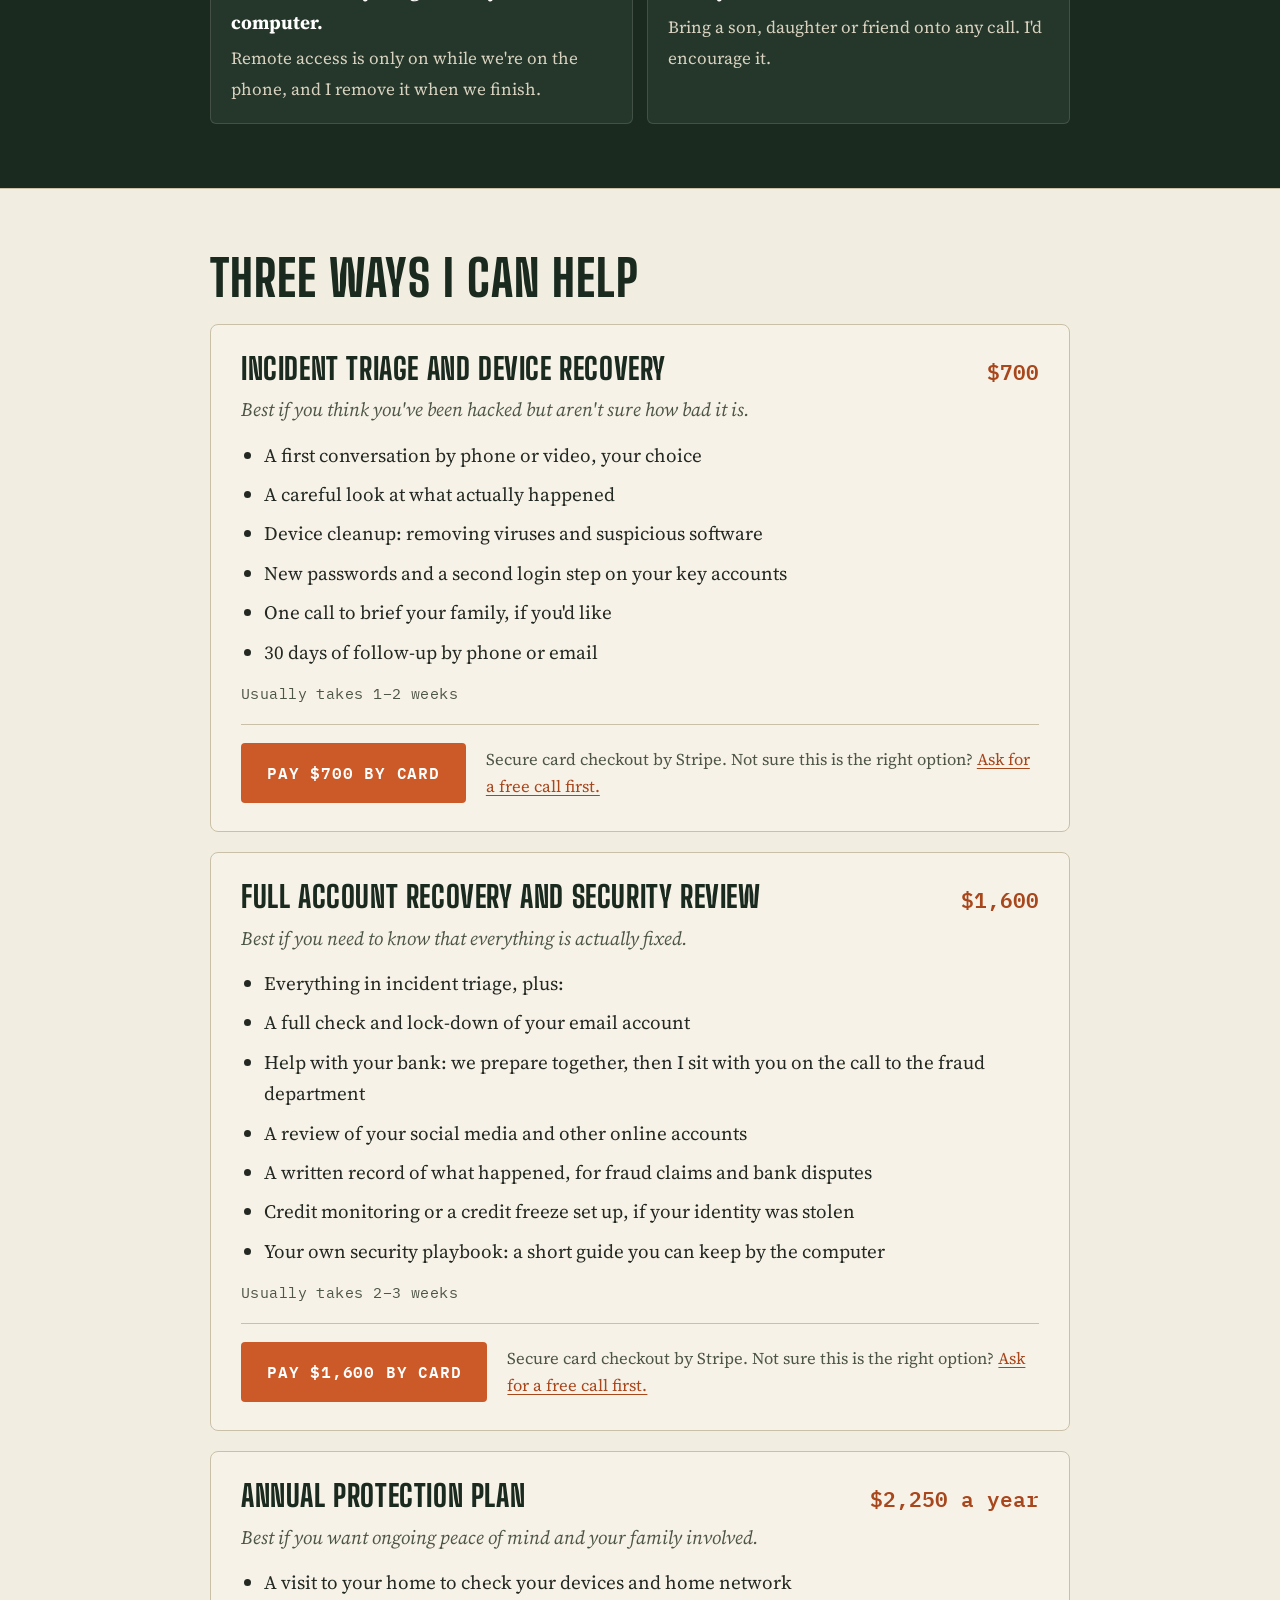
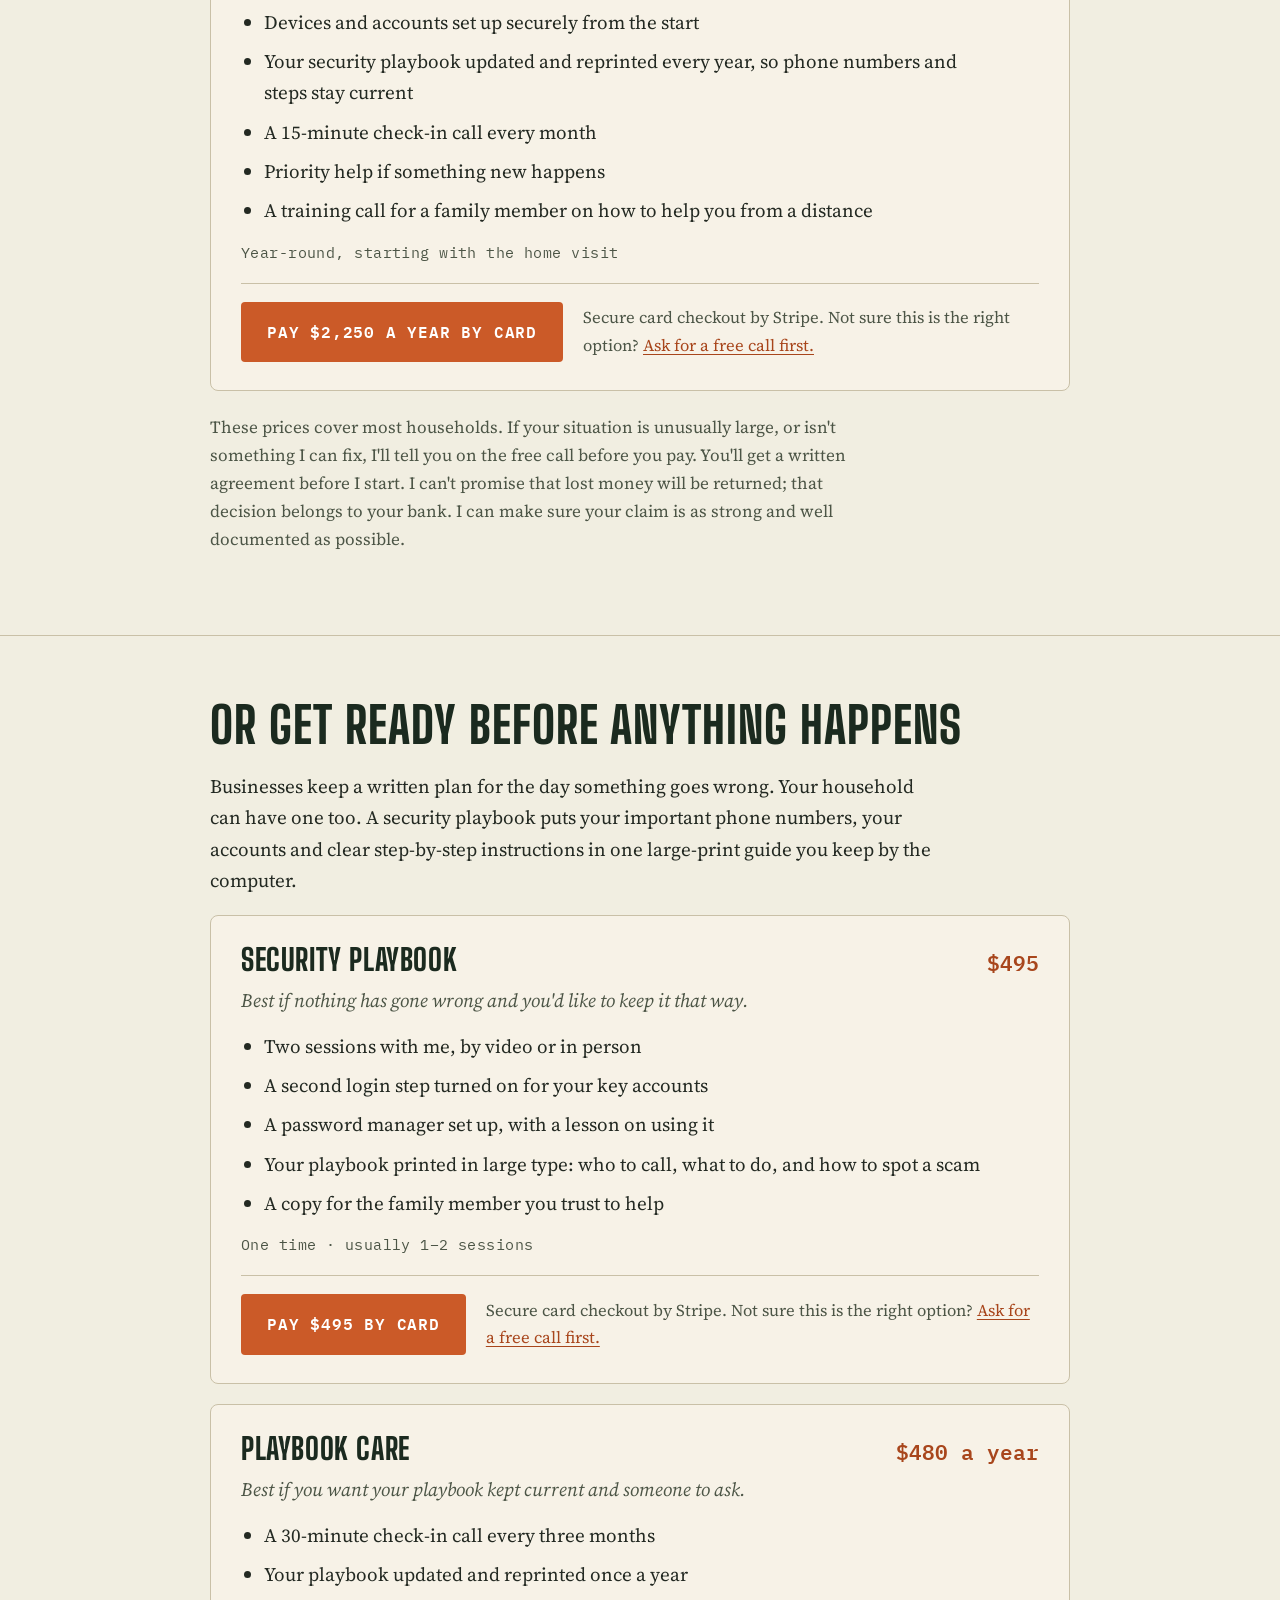
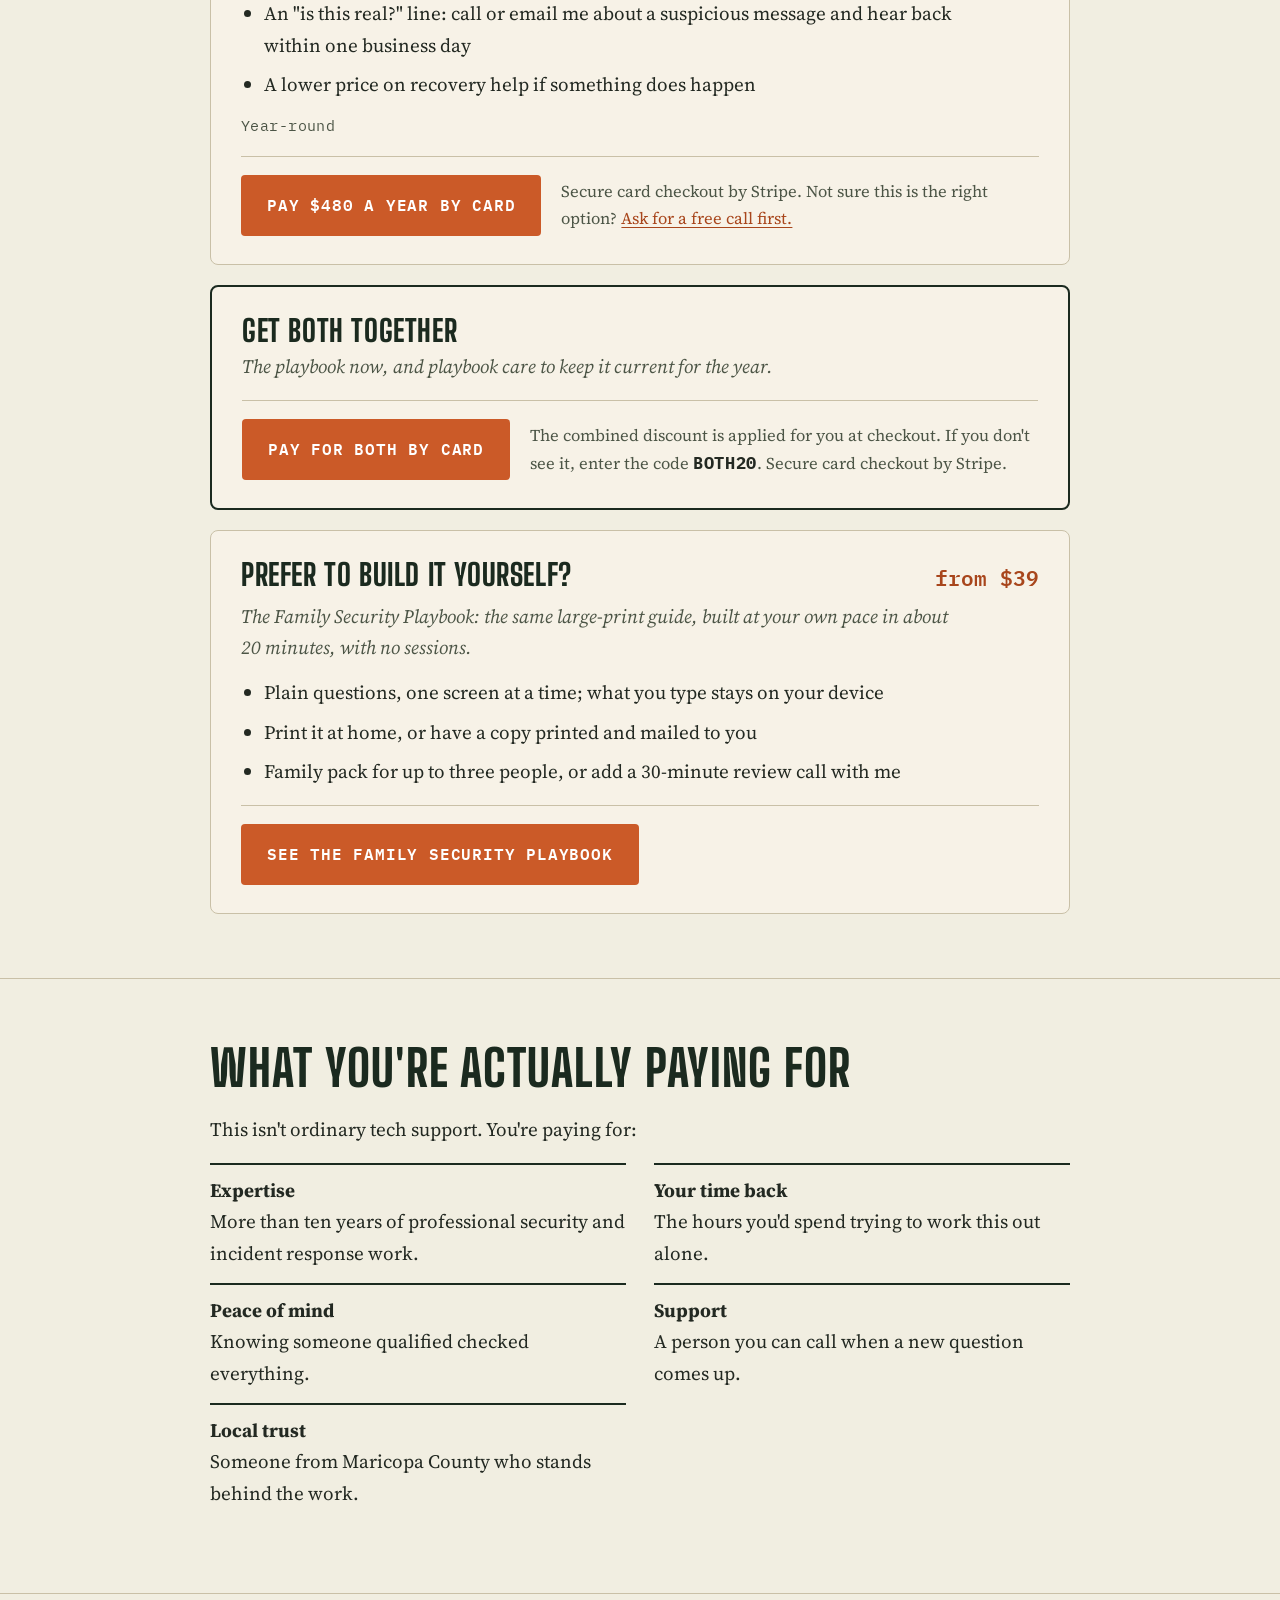
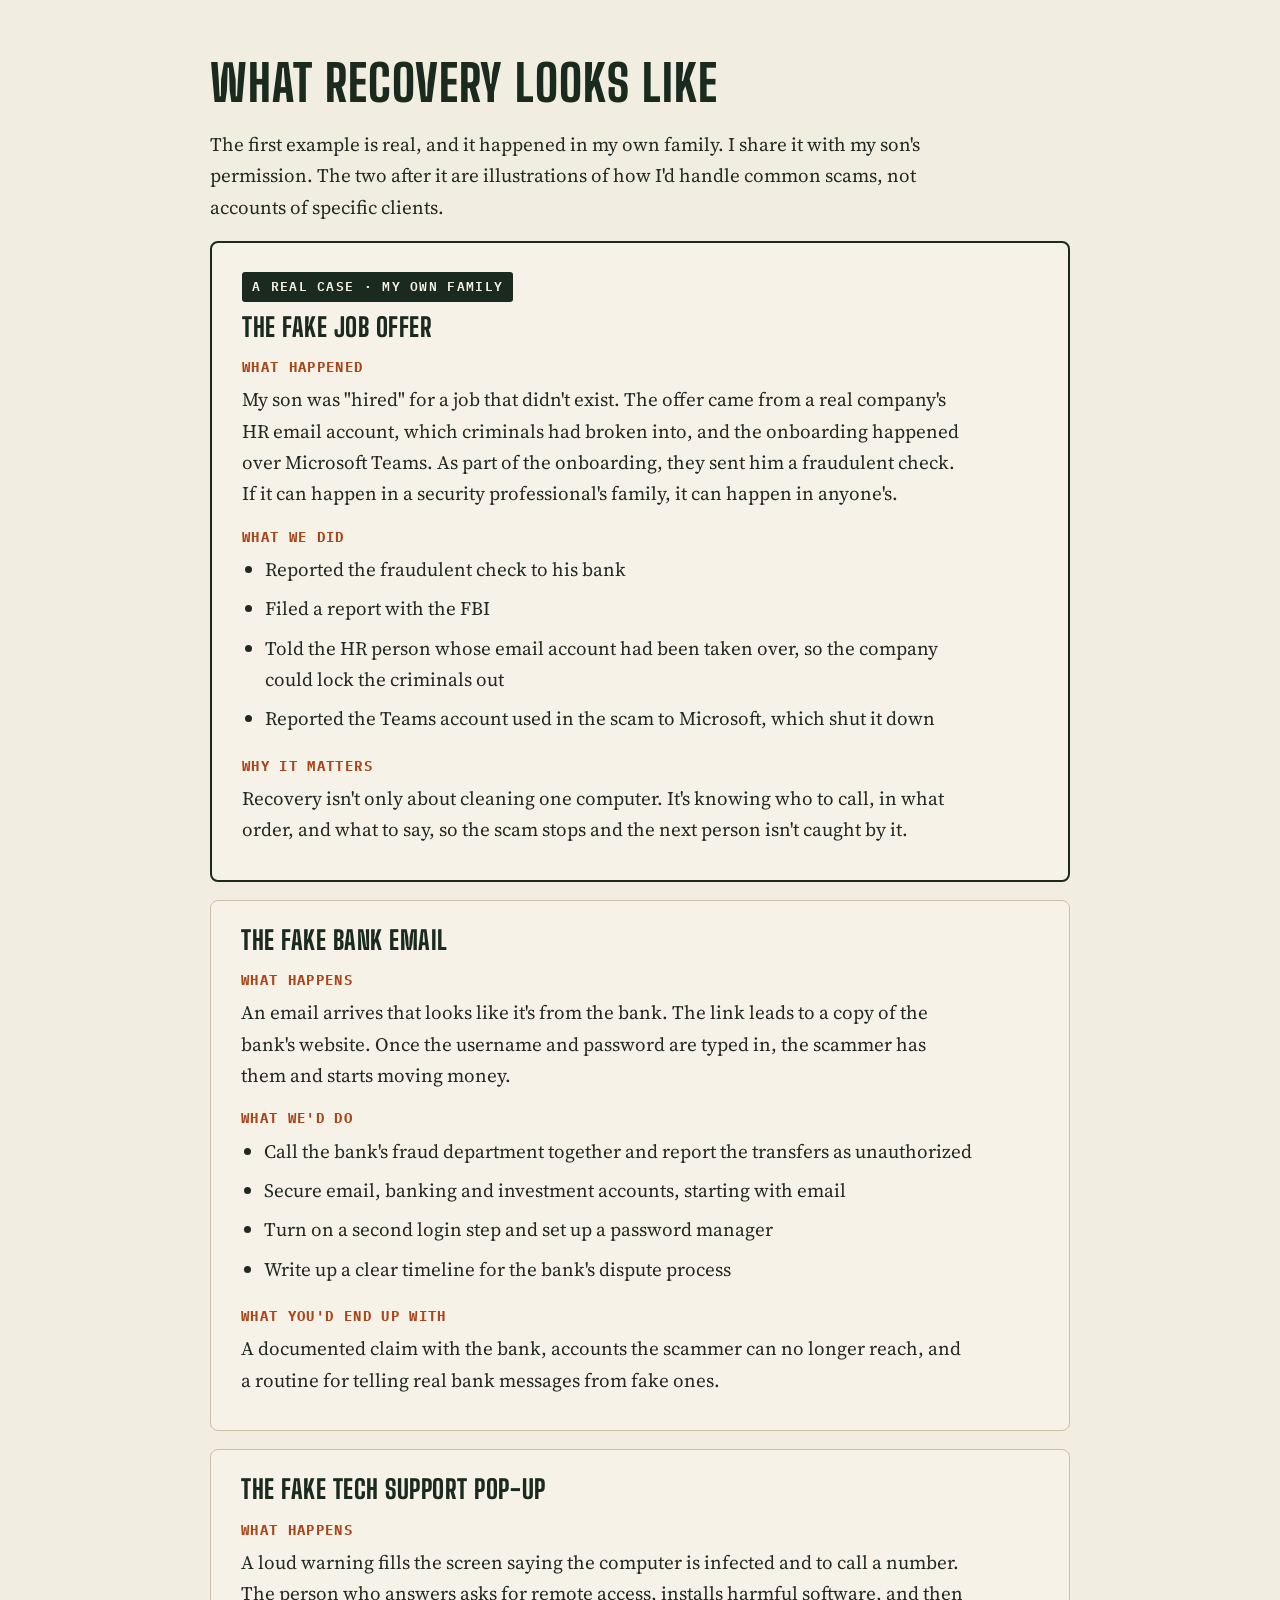
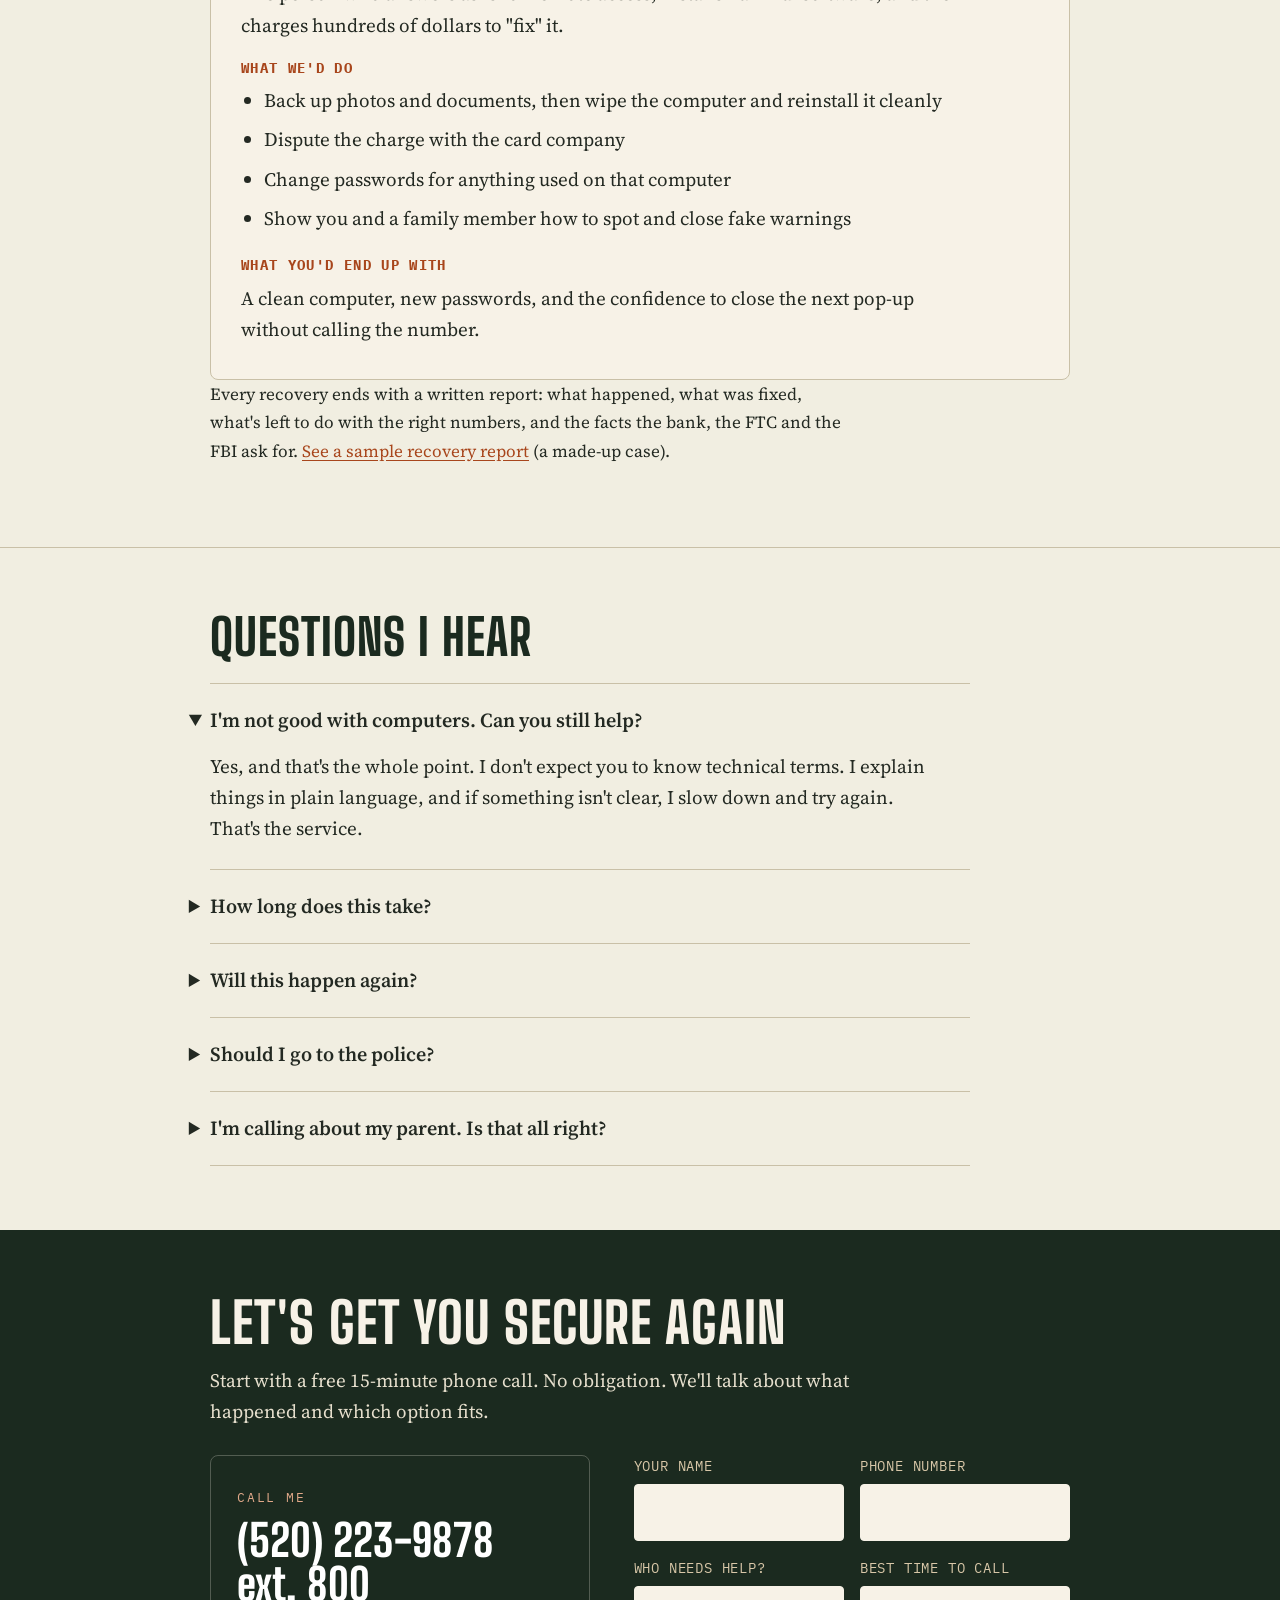
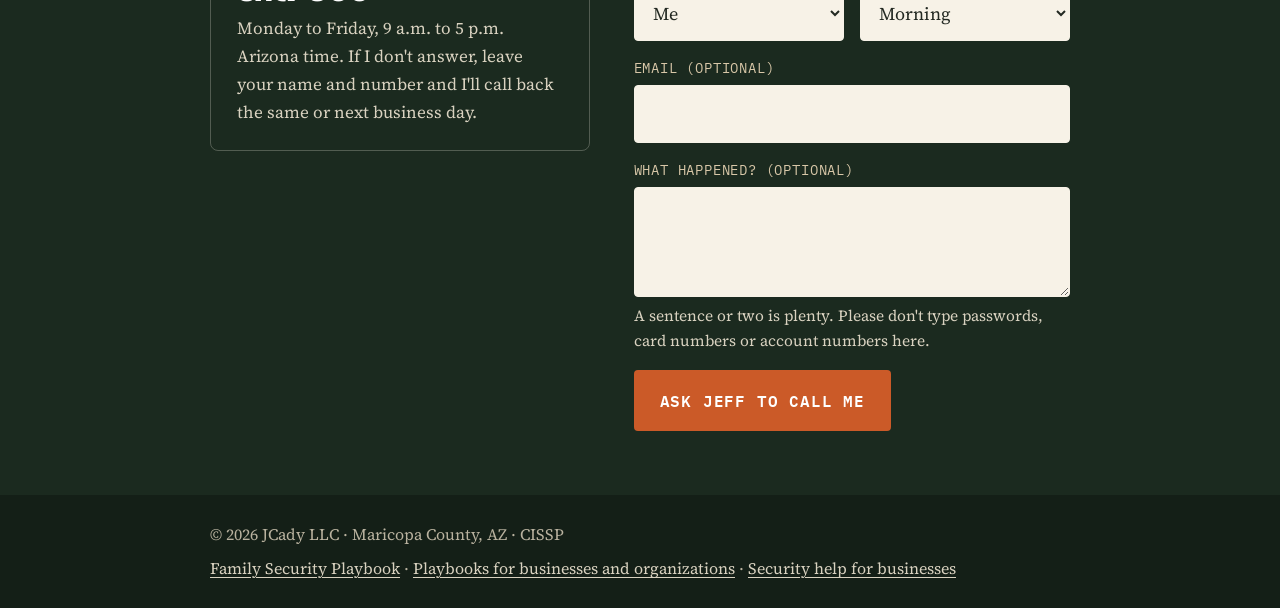
==== commit 02c84163: "Small offices and samples: office checkup on the home page, sample deliverables, first-hour steps on" ====
--- a/er.html
+++ b/er.html
@@ -127,6 +127,7 @@
     .tier,.example{padding:22px 20px;}
     .callbox .big{font-size:38px;}
   }
+  .samples-er{margin:26px 0 0;font-size:17px;}
 </style>
 </head>
 <body>
@@ -166,6 +167,7 @@
       </ul>
       <p class="stat"><b>You're not alone.</b> Americans over 60 report losing more than $3 billion a year to online fraud, according to the FBI, and many never report it at all.</p>
       <p>Here's something that may help: <b>companies with entire security teams get hacked all the time.</b> They aren't careless. Attackers are persistent, and this is their full-time job. If large corporations can be caught, anyone can. You didn't fail. You were targeted by professionals.</p>
+      <p><b>Right now, in the next hour:</b> if someone is still on the phone or in the computer, hang up or turn it off. Then <a href="https://familysecurityplaybook.com/help-now/">follow these free first-hour steps</a> for sent money, a hacked email, a lost phone or a "tech support" scam, with the numbers to call. Then call me.</p>
       <p><b>The good news:</b> I bring the same skills companies use to recover. Your accounts can be secured. Your devices can be cleaned. Your peace of mind can come back.</p>
     </div>
   </section>
@@ -372,6 +374,7 @@
         <h4>What you'd end up with</h4>
         <p>A clean computer, new passwords, and the confidence to close the next pop-up without calling the number.</p>
       </div>
+      <p class="samples-er">Every recovery ends with a written report: what happened, what was fixed, what's left to do with the right numbers, and the facts the bank, the FTC and the FBI ask for. <a href="https://familysecurityplaybook.com/examples">See a sample recovery report</a> (a made-up case).</p>
     </div>
   </section>
 
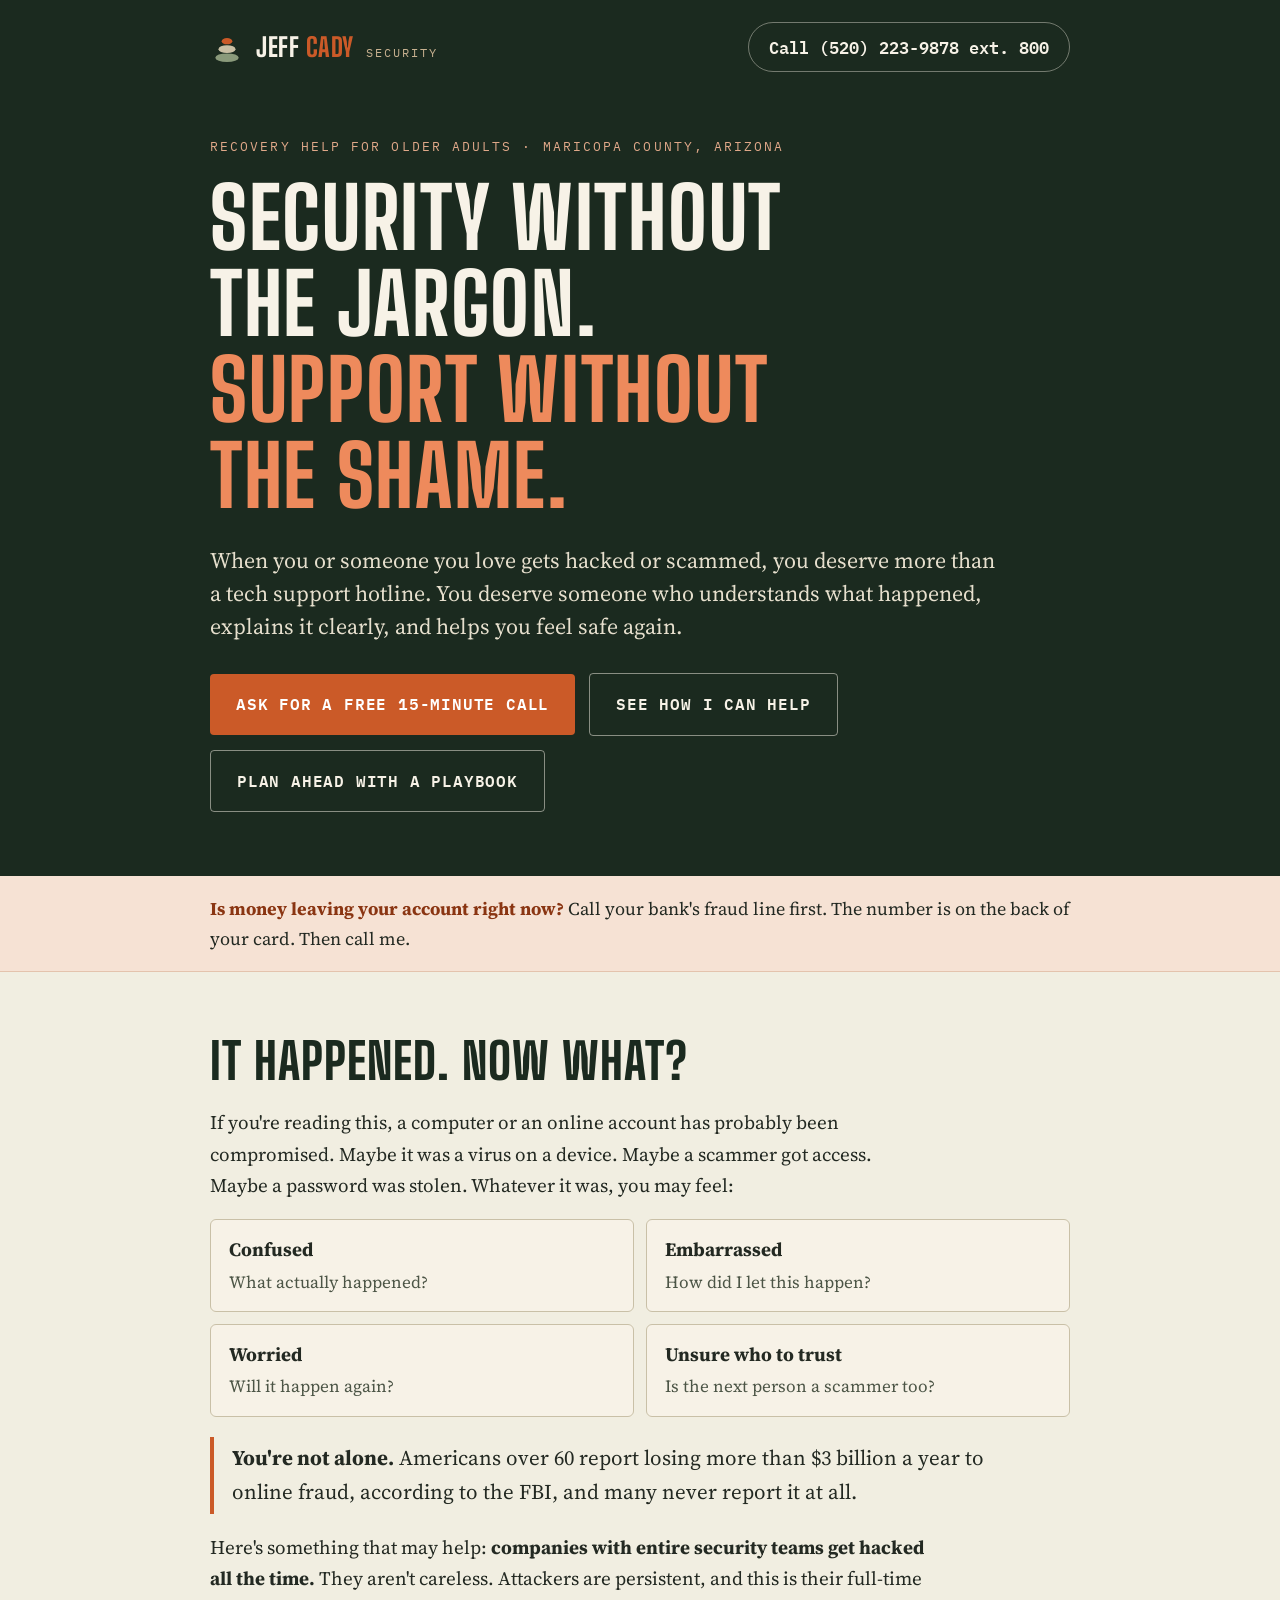
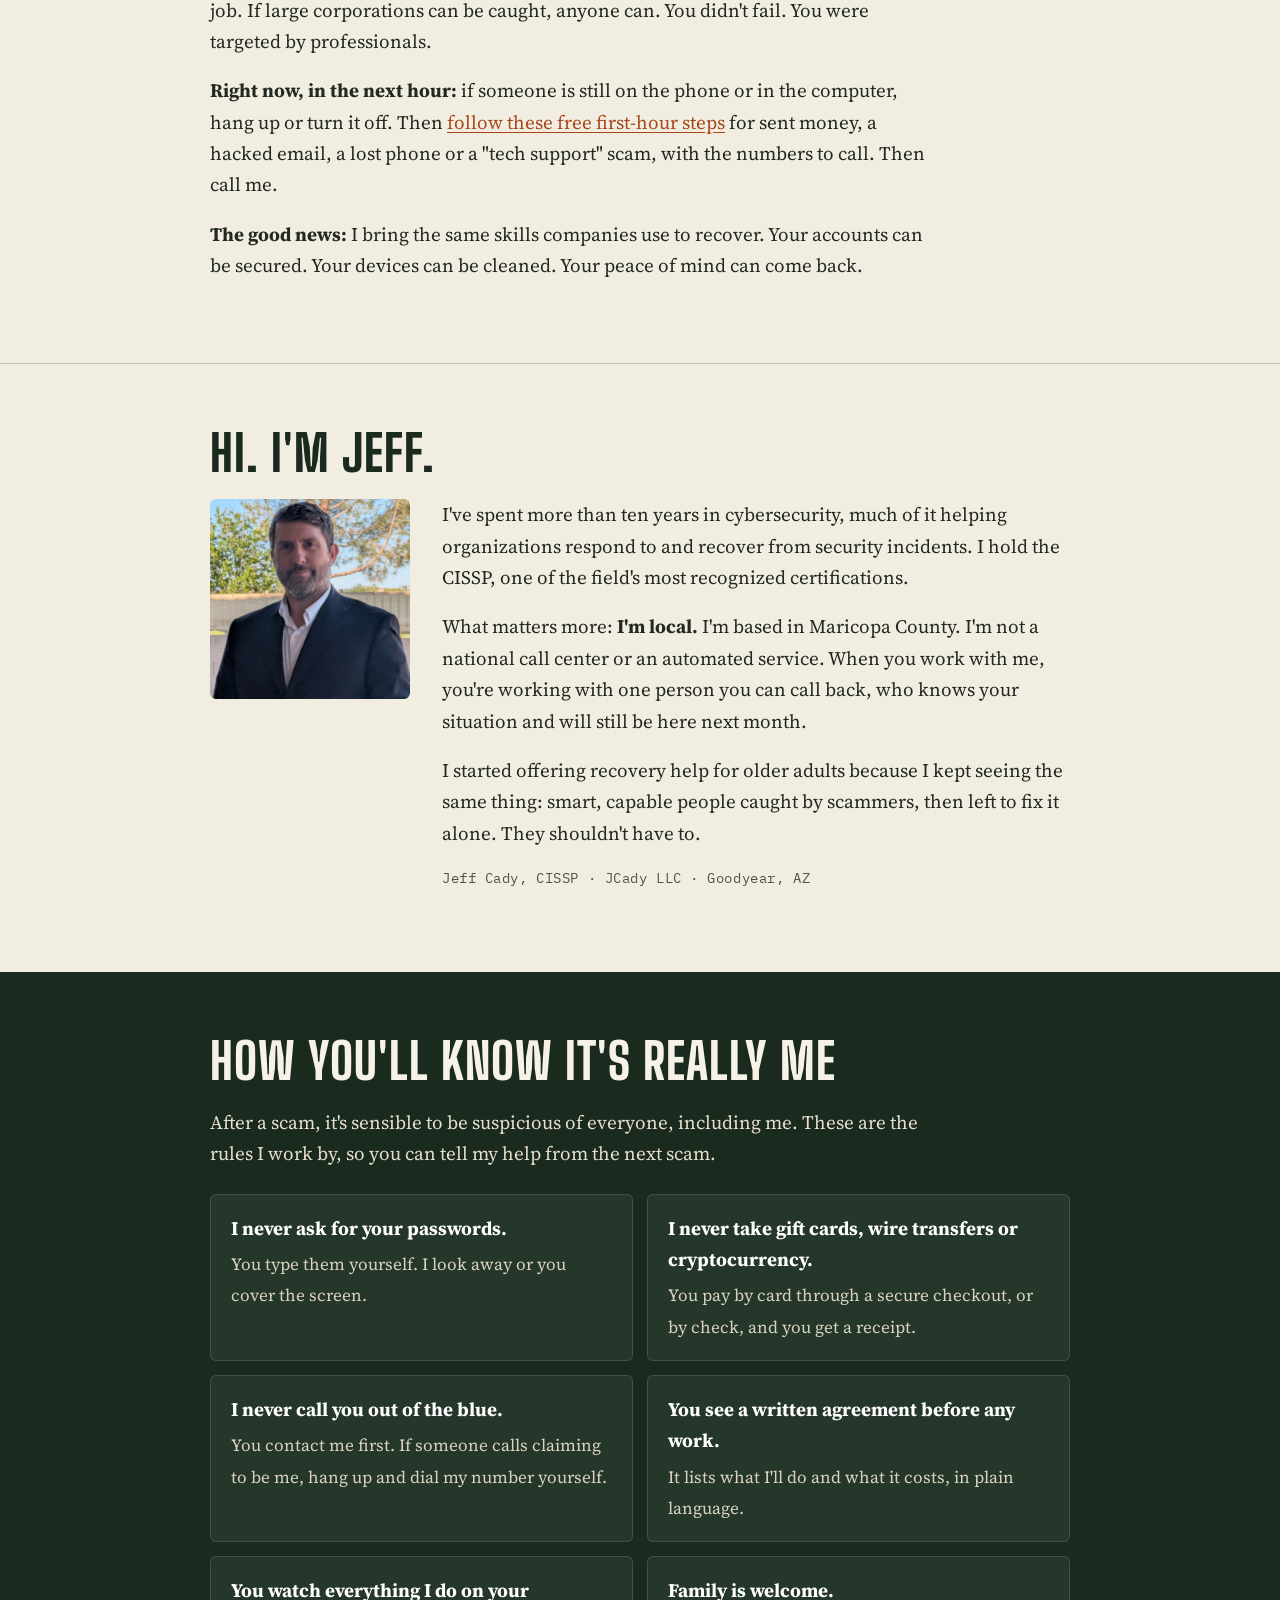
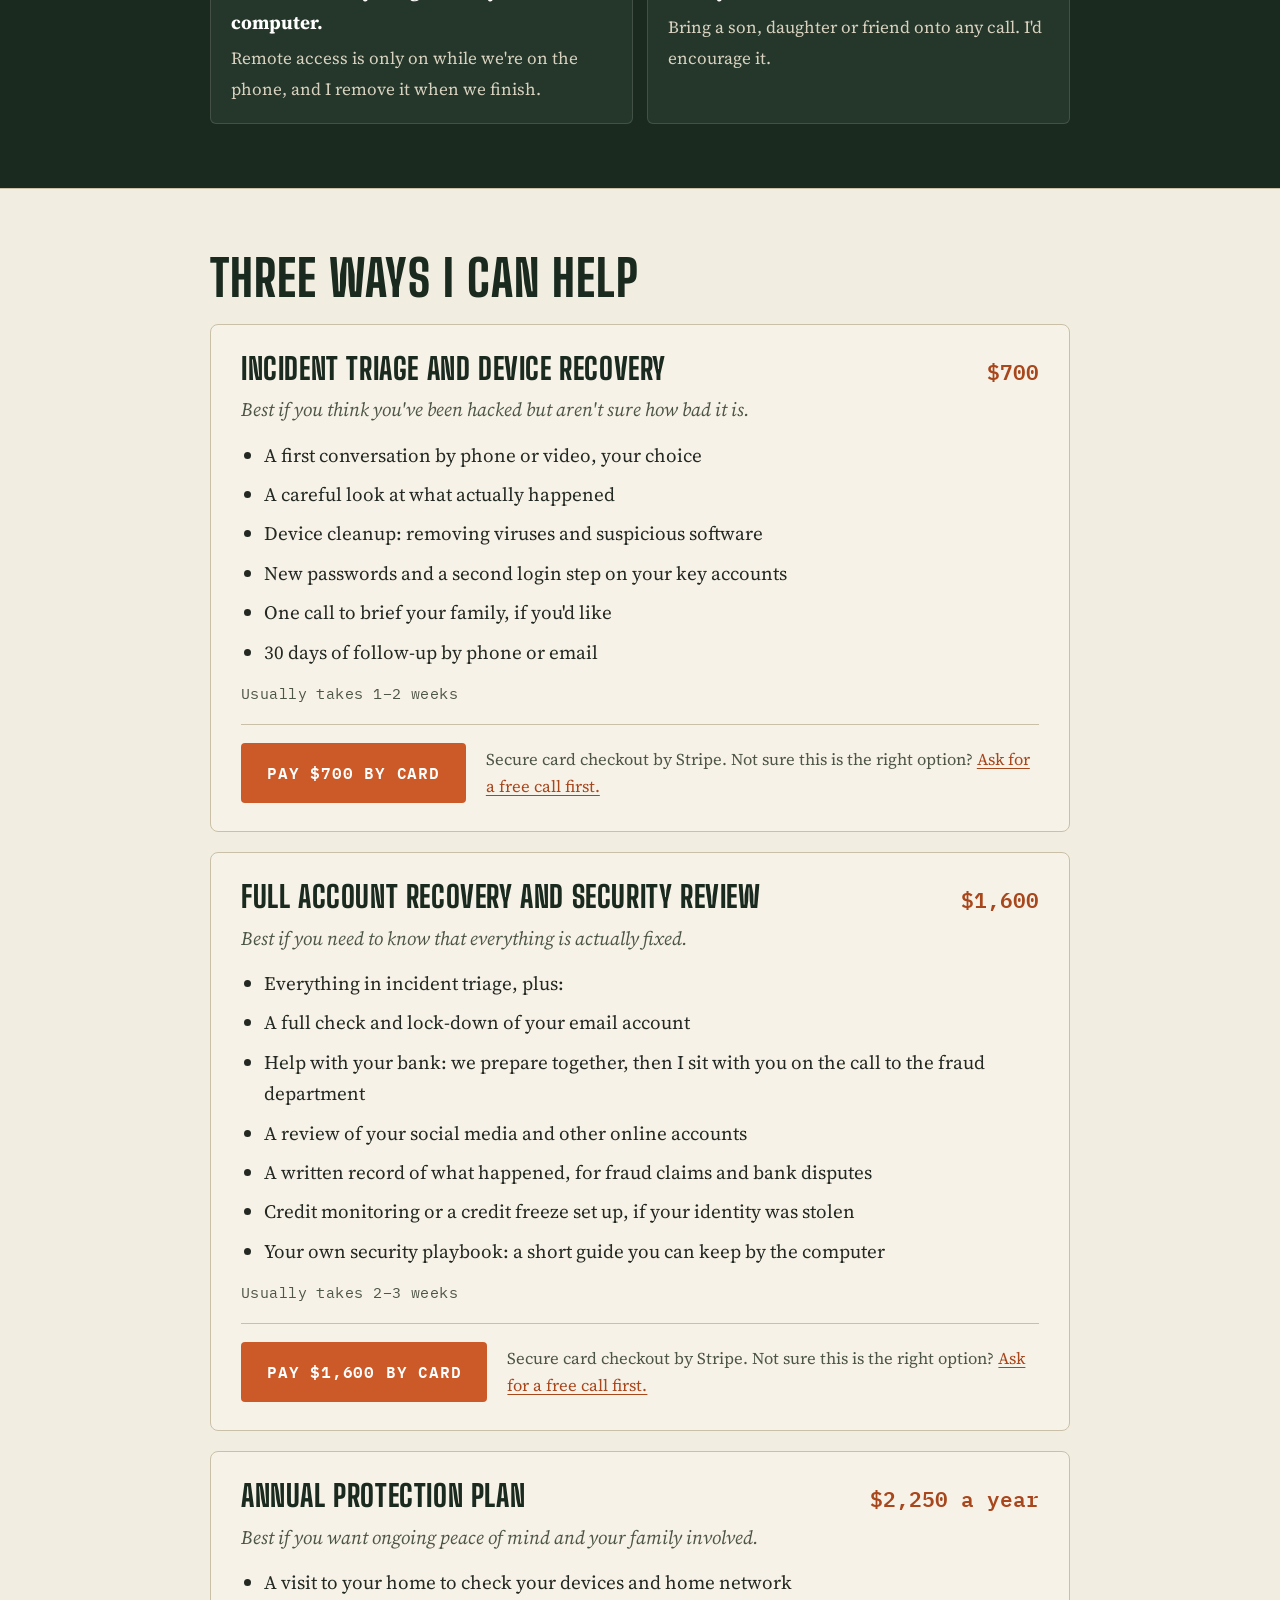
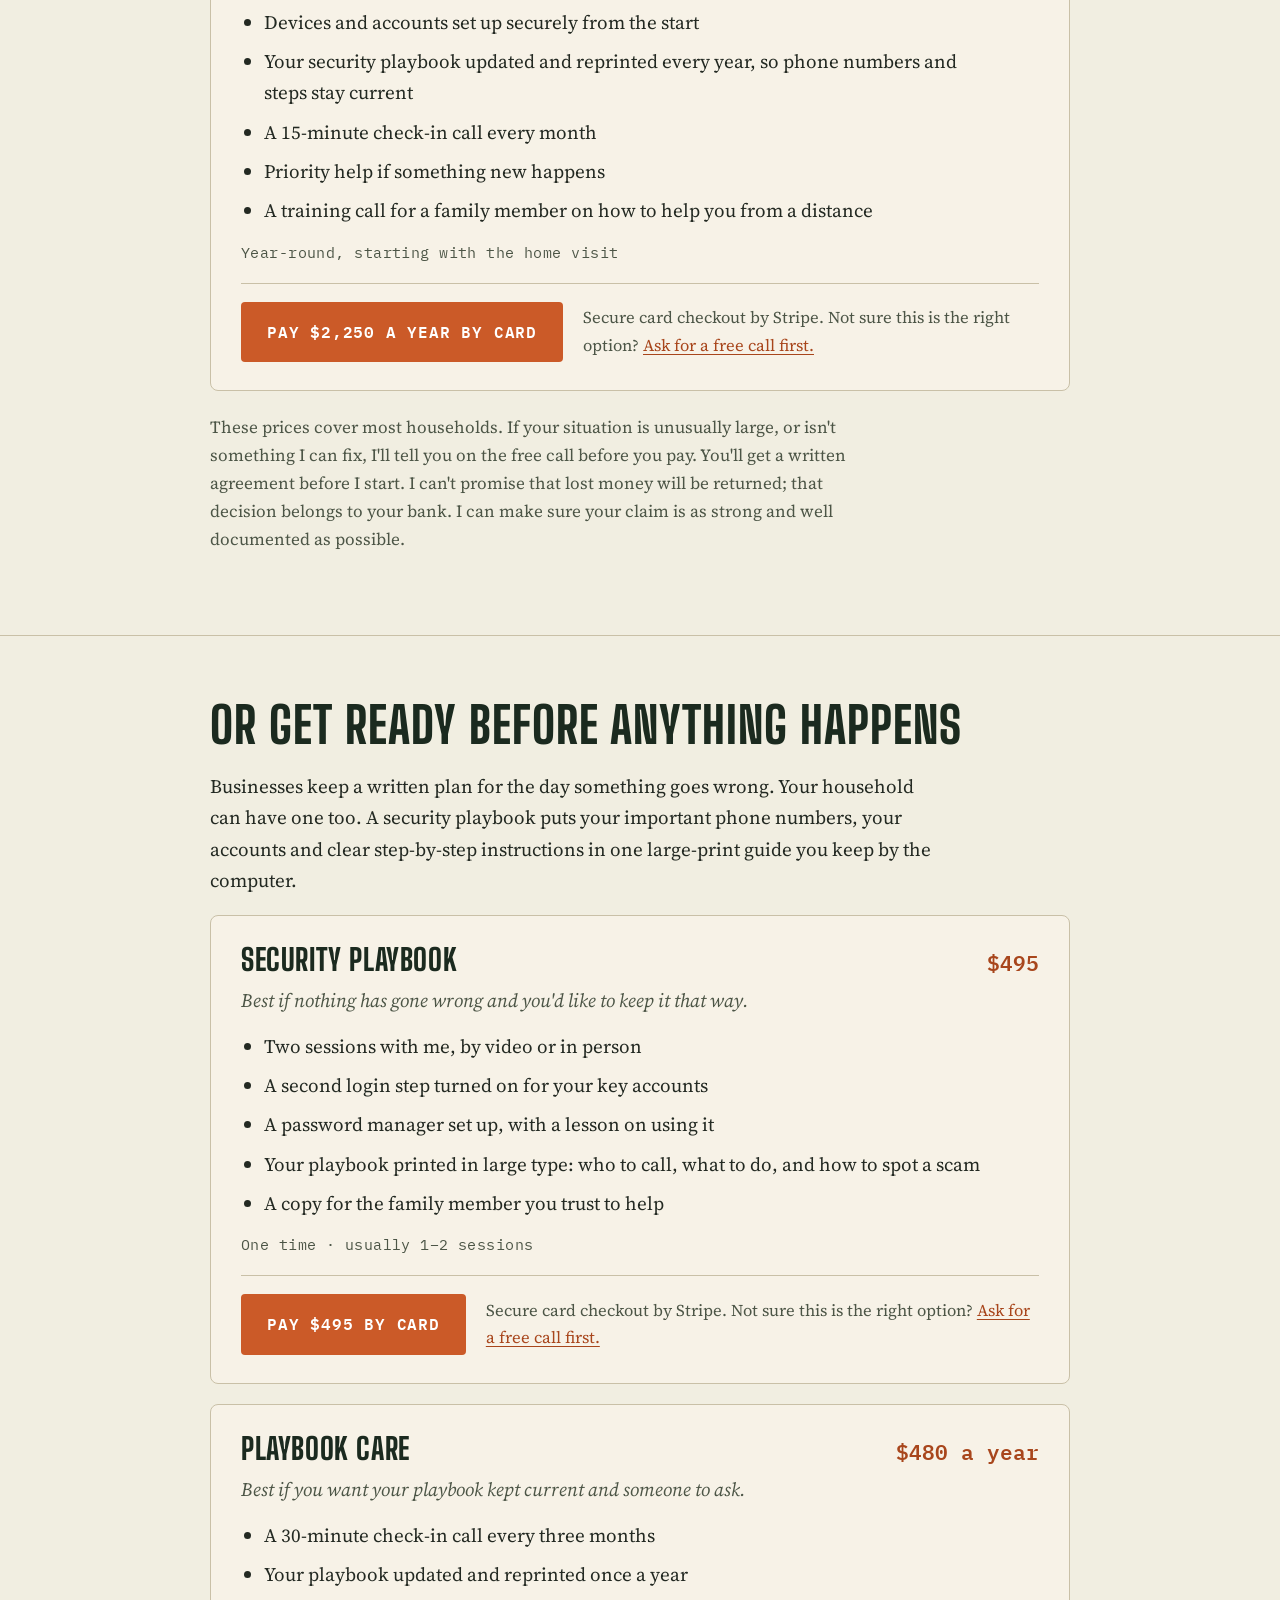
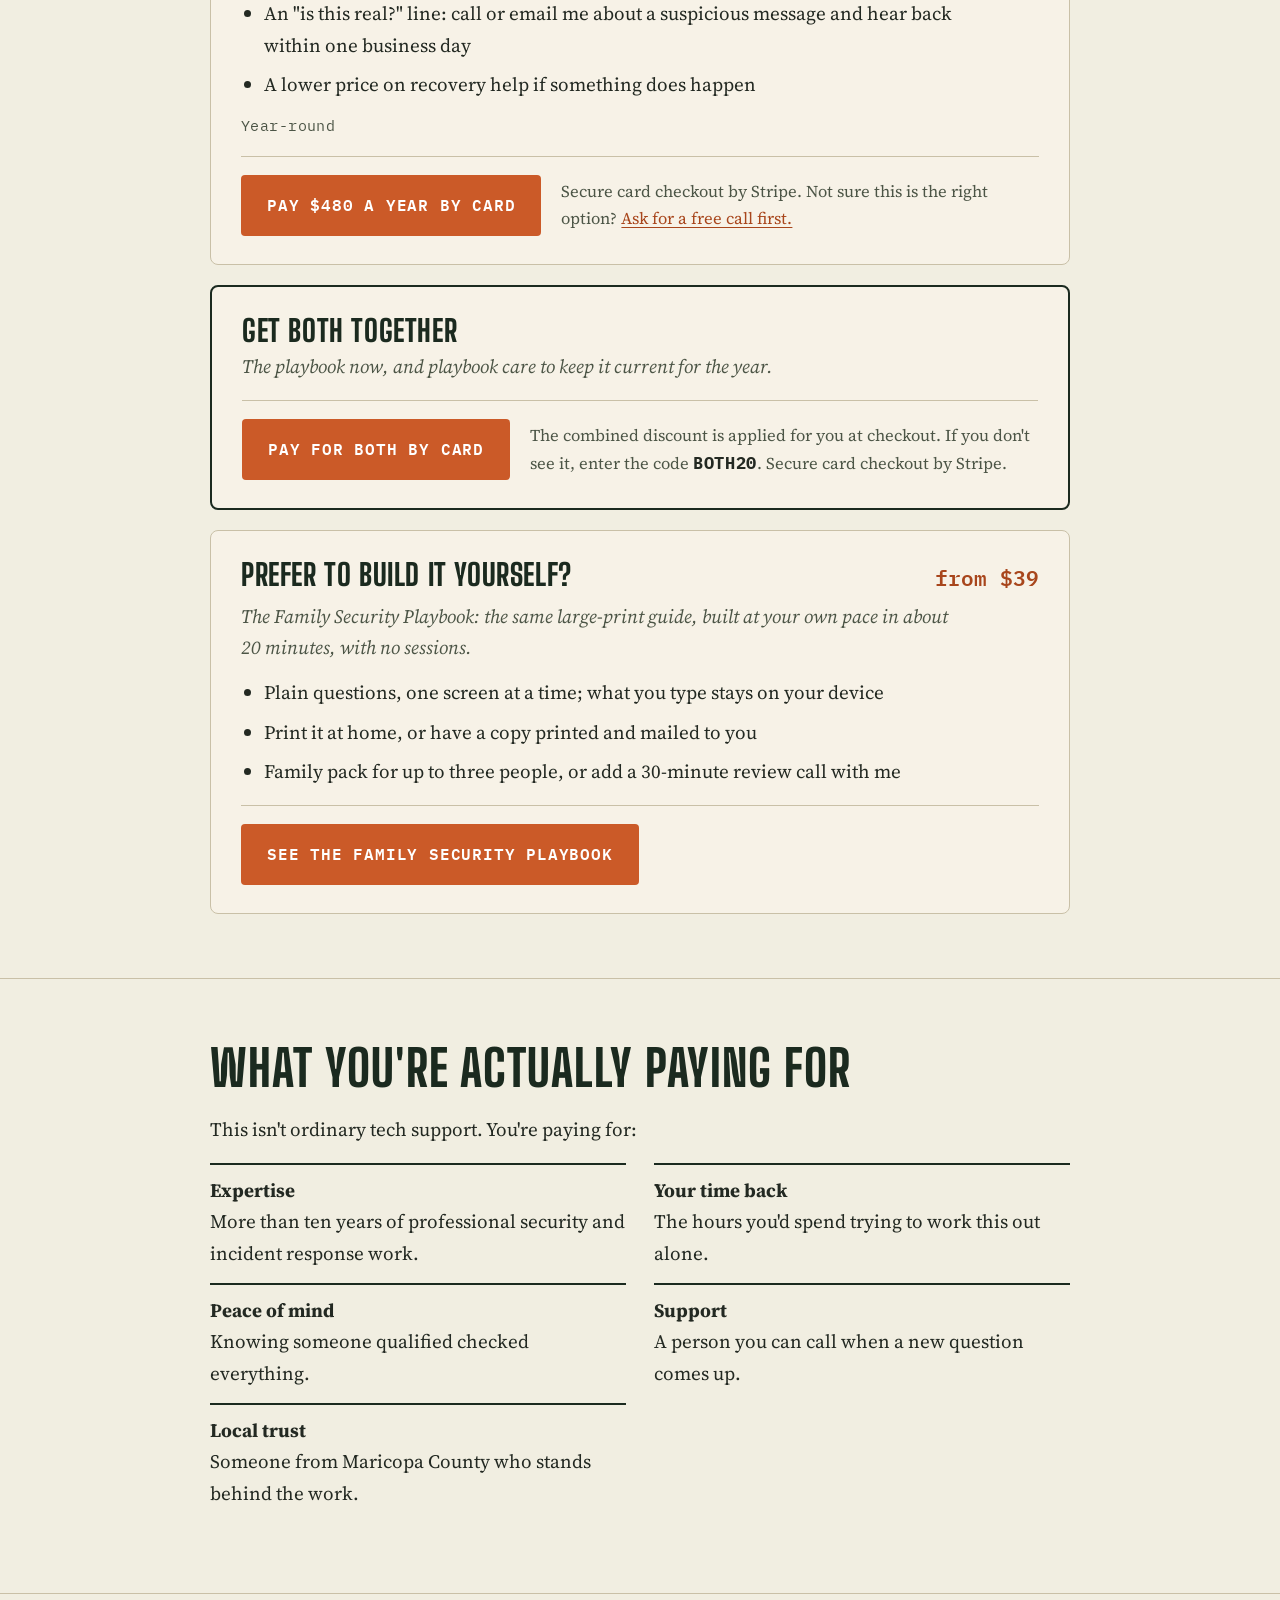
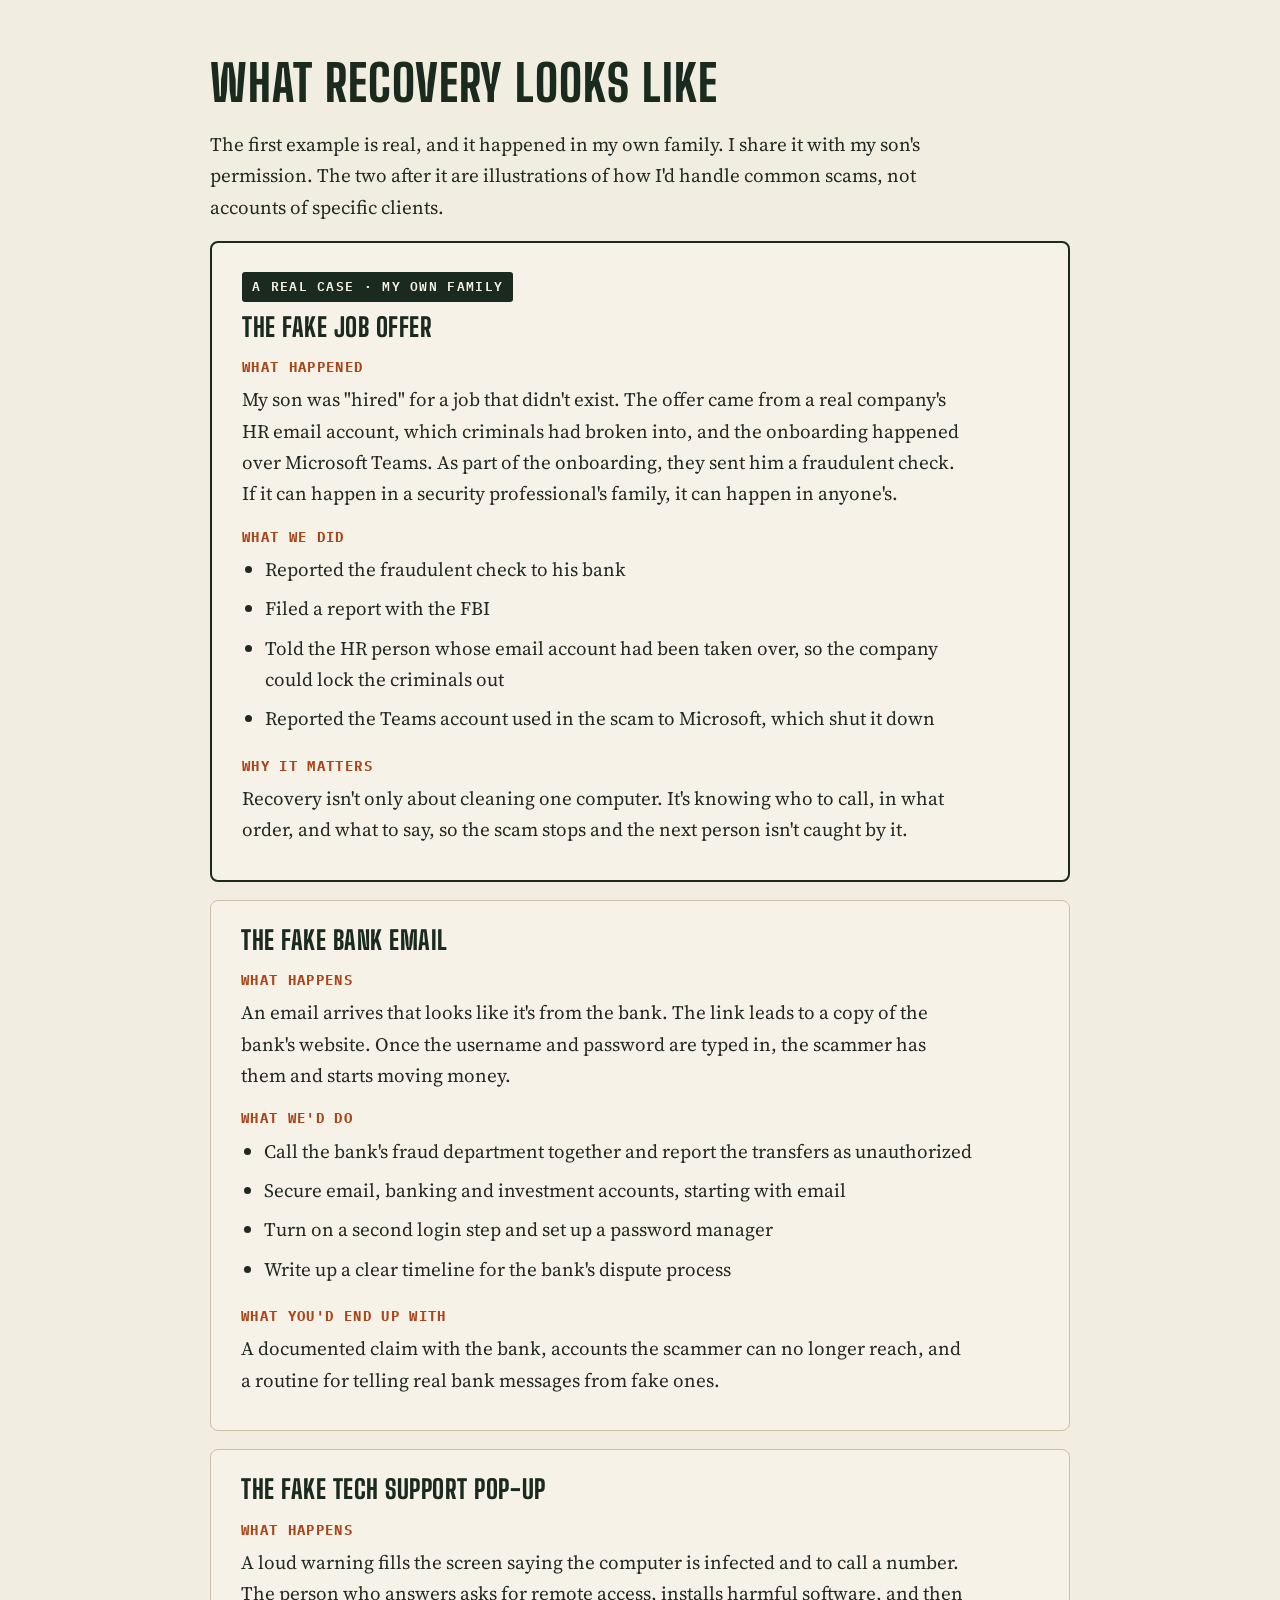
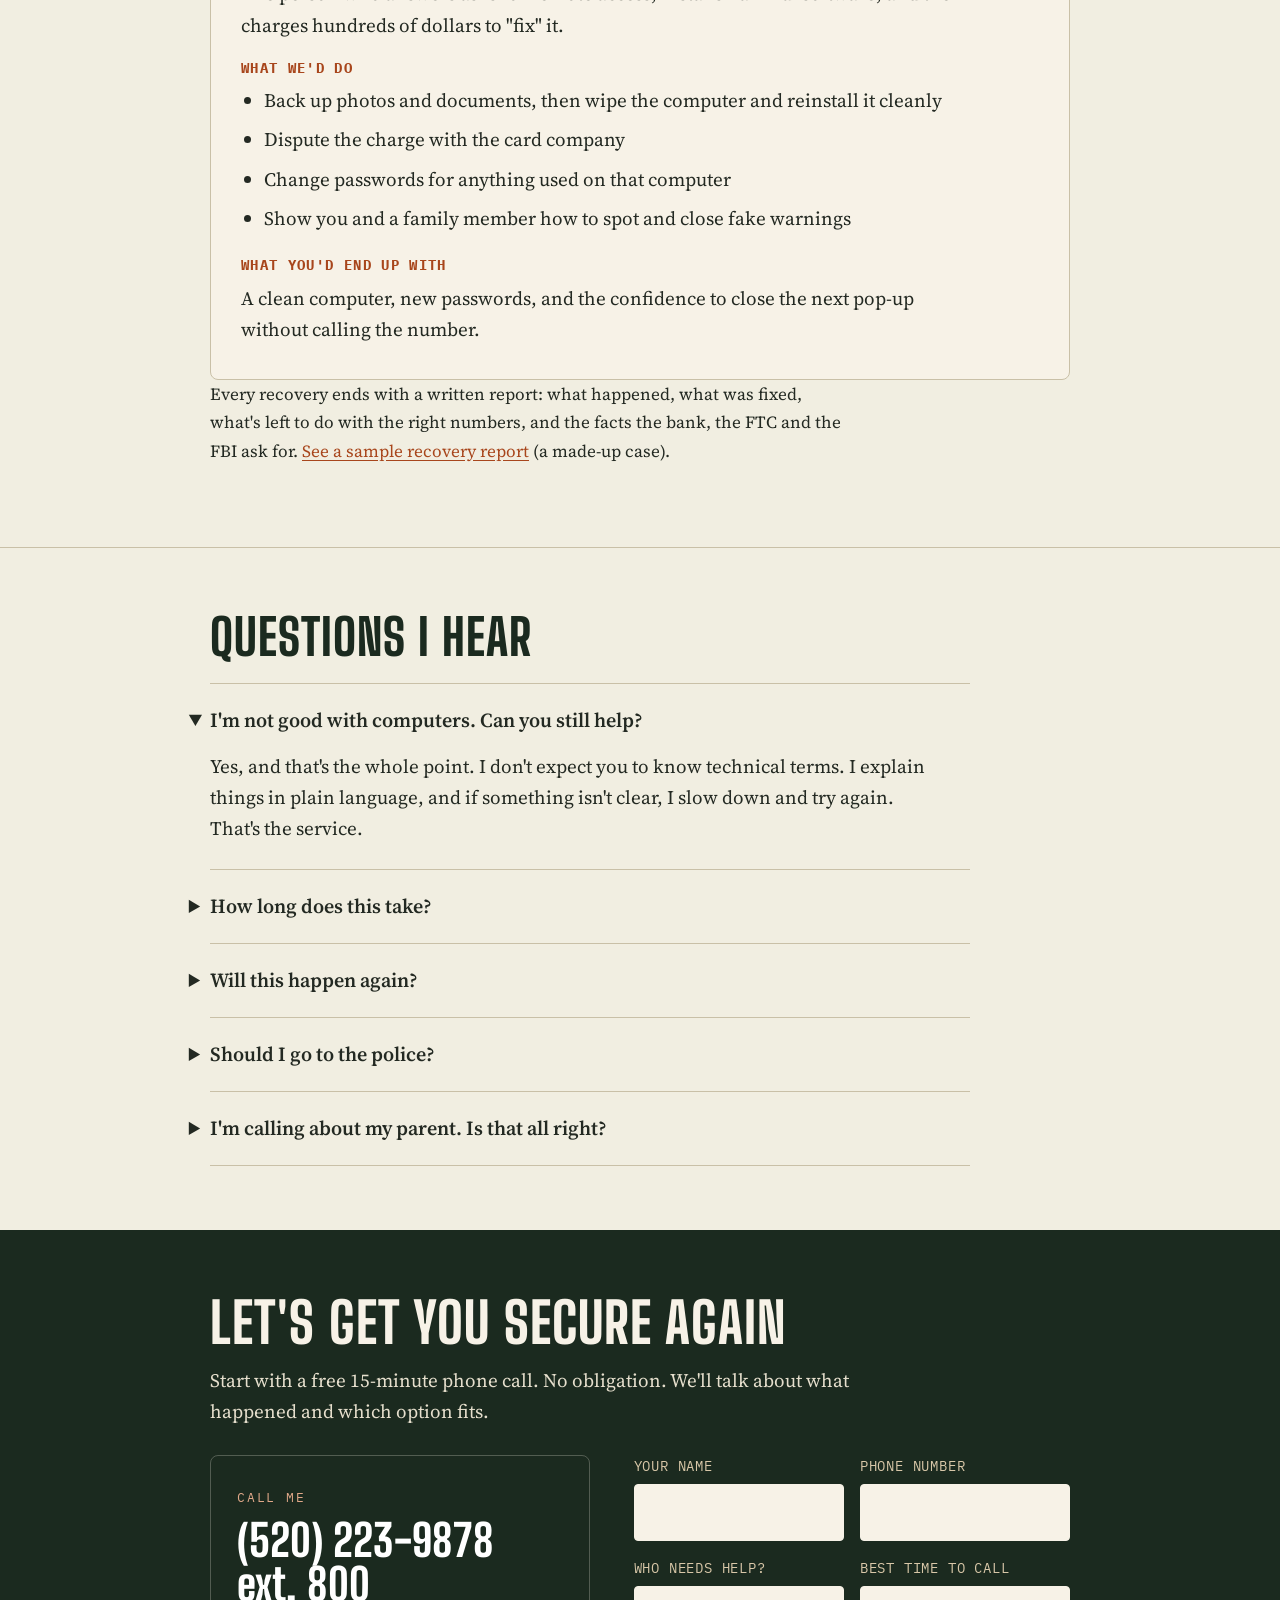
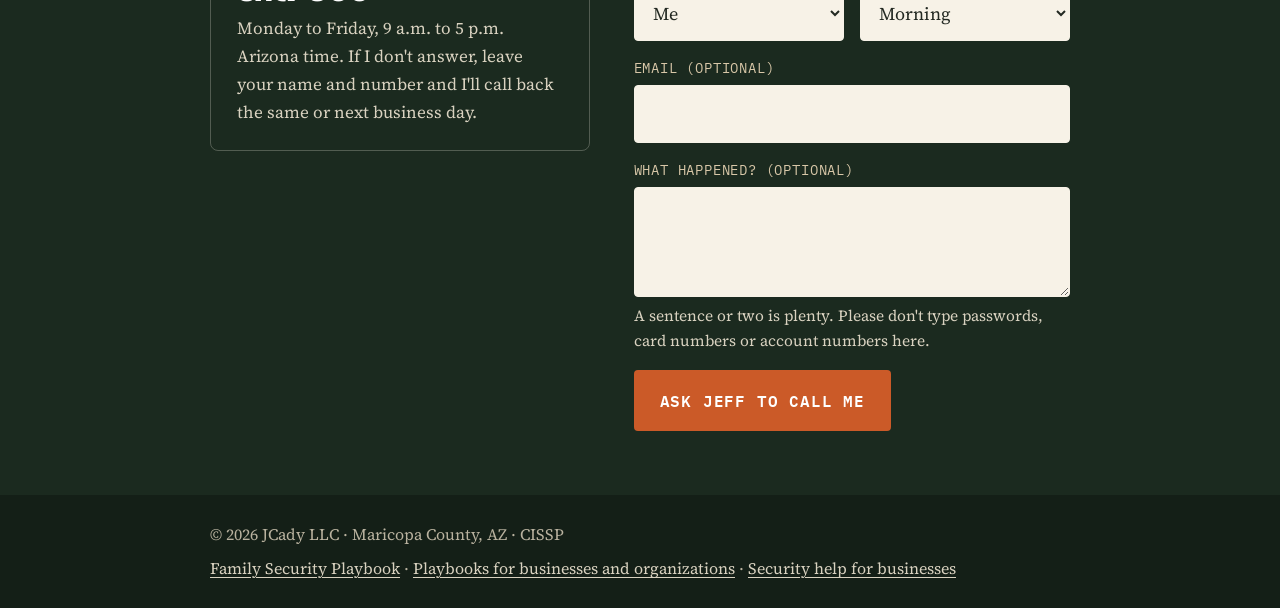
==== commit 8e499f2d: "The JCady cairn beside the name on every page, and as the tab icon Co-Authored-By: Claude Opus 5.5 <" ====
--- a/er.html
+++ b/er.html
@@ -4,6 +4,7 @@
 <meta charset="UTF-8">
 <meta name="viewport" content="width=device-width, initial-scale=1">
 <title>Hacked or Scammed? Recovery Help for Older Adults — Jeff Cady Security</title>
+<link rel="icon" href="favicon.svg" type="image/svg+xml">
 <meta name="description" content="Hands-on recovery for older adults in Maricopa County who have been hacked or scammed. Devices cleaned, accounts secured, and everything explained in plain language by a local CISSP-certified security professional.">
 <link rel="canonical" href="https://security.jcady.org/er.html">
 <link rel="preconnect" href="https://fonts.googleapis.com">
@@ -27,6 +28,7 @@
   .brand b{font-family:'Big Shoulders Display',sans-serif;font-size:26px;font-weight:800;letter-spacing:.02em;text-transform:uppercase;}
   .brand b em{font-style:normal;color:var(--e-accent);}
   .brand span{font-family:'IBM Plex Mono',monospace;font-size:12px;letter-spacing:.17em;text-transform:uppercase;color:#c8b190;}
+  .brand img.mark{align-self:center;width:34px;height:34px;flex:none;}
   .e-phone{font-family:'IBM Plex Mono',monospace;font-size:17px;font-weight:600;color:var(--e-cream);text-decoration:none;border:1px solid rgba(247,242,231,.4);border-radius:26px;padding:10px 20px;white-space:nowrap;}
   .e-phone:hover{border-color:var(--e-accent);color:var(--e-cream);}
   .e-eyebrow{font-family:'IBM Plex Mono',monospace;font-size:13px;letter-spacing:.16em;text-transform:uppercase;color:#e0a889;margin:64px 0 18px;}
@@ -135,7 +137,7 @@
 <header class="e-hero" id="top">
   <div class="wrap">
     <div class="e-top">
-      <a class="brand" href="index.html"><b>Jeff <em>Cady</em></b><span>Security</span></a>
+      <a class="brand" href="index.html"><img class="mark" src="cairn.svg" alt="" width="34" height="34"><b>Jeff <em>Cady</em></b><span>Security</span></a>
       <a class="e-phone" href="tel:+15202239878,800">Call (520) 223-9878 ext. 800</a>
     </div>
     <p class="e-eyebrow">Recovery help for older adults &middot; Maricopa County, Arizona</p>
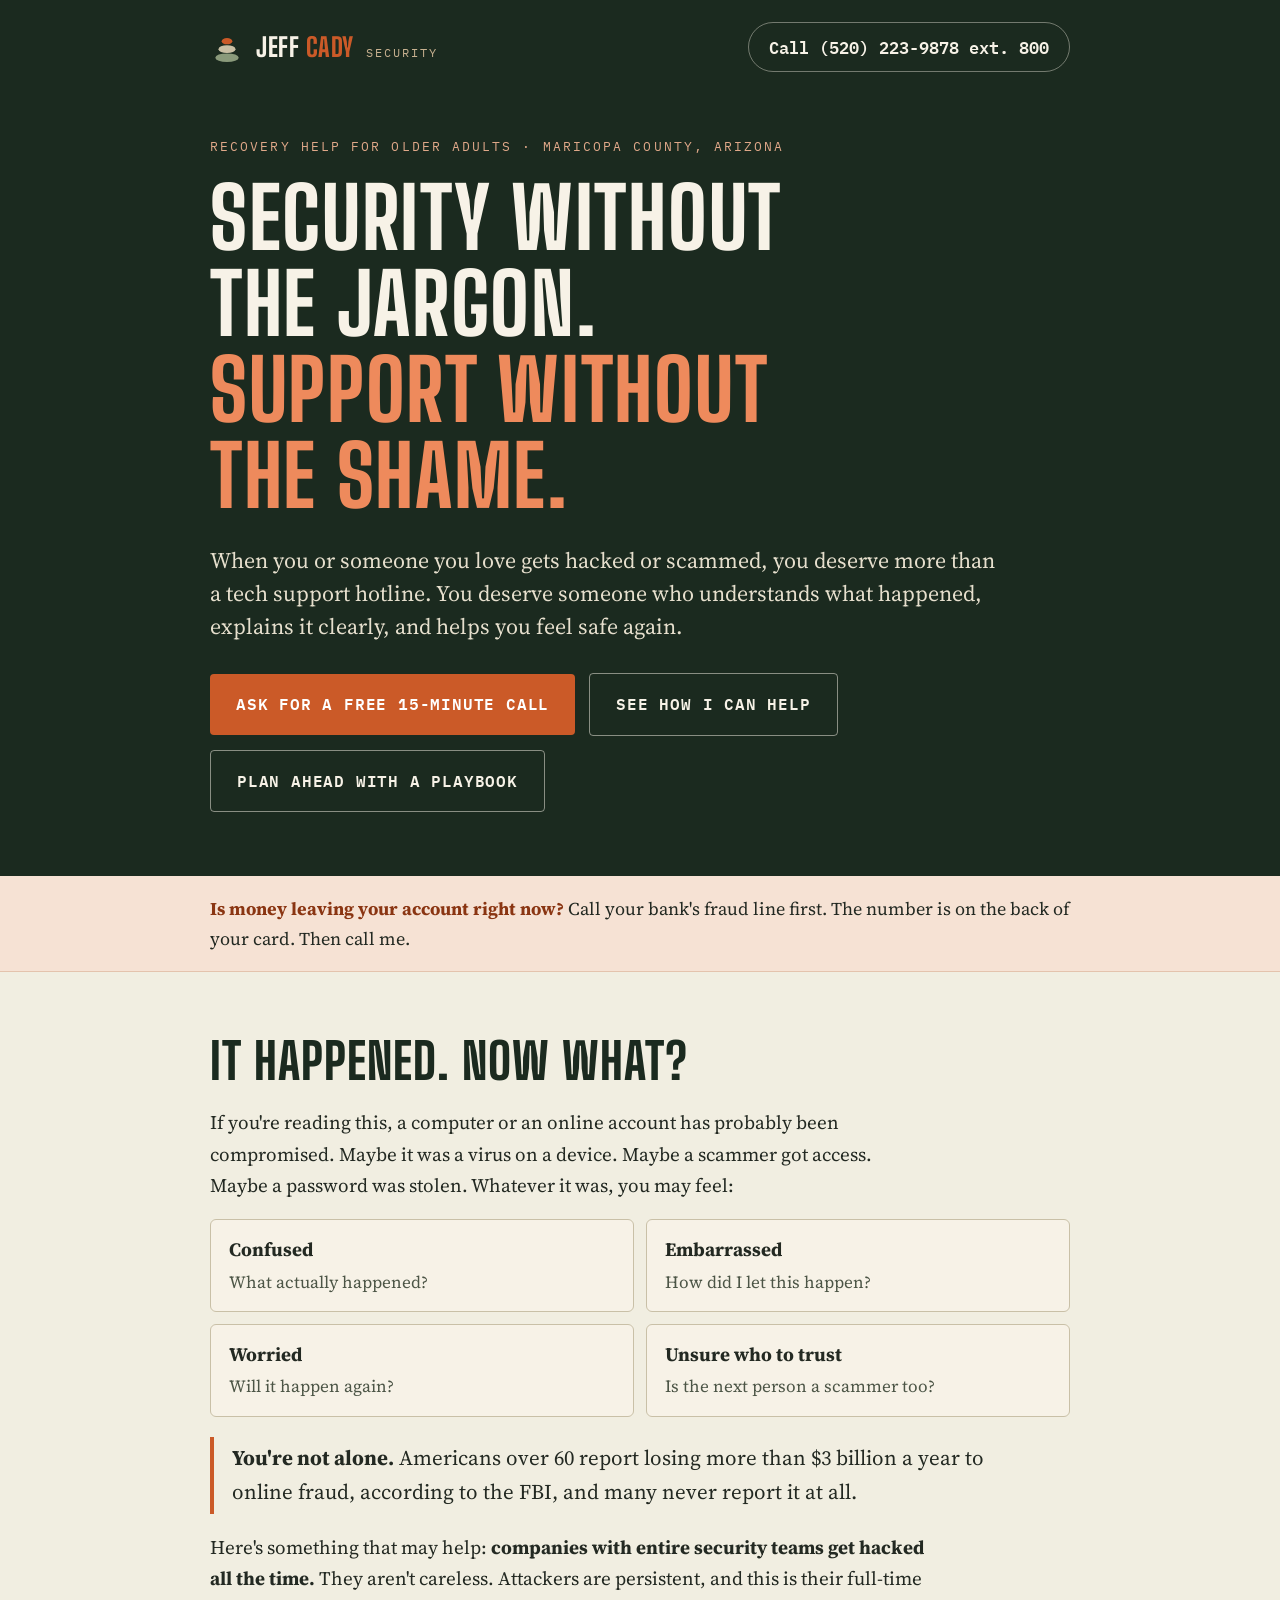
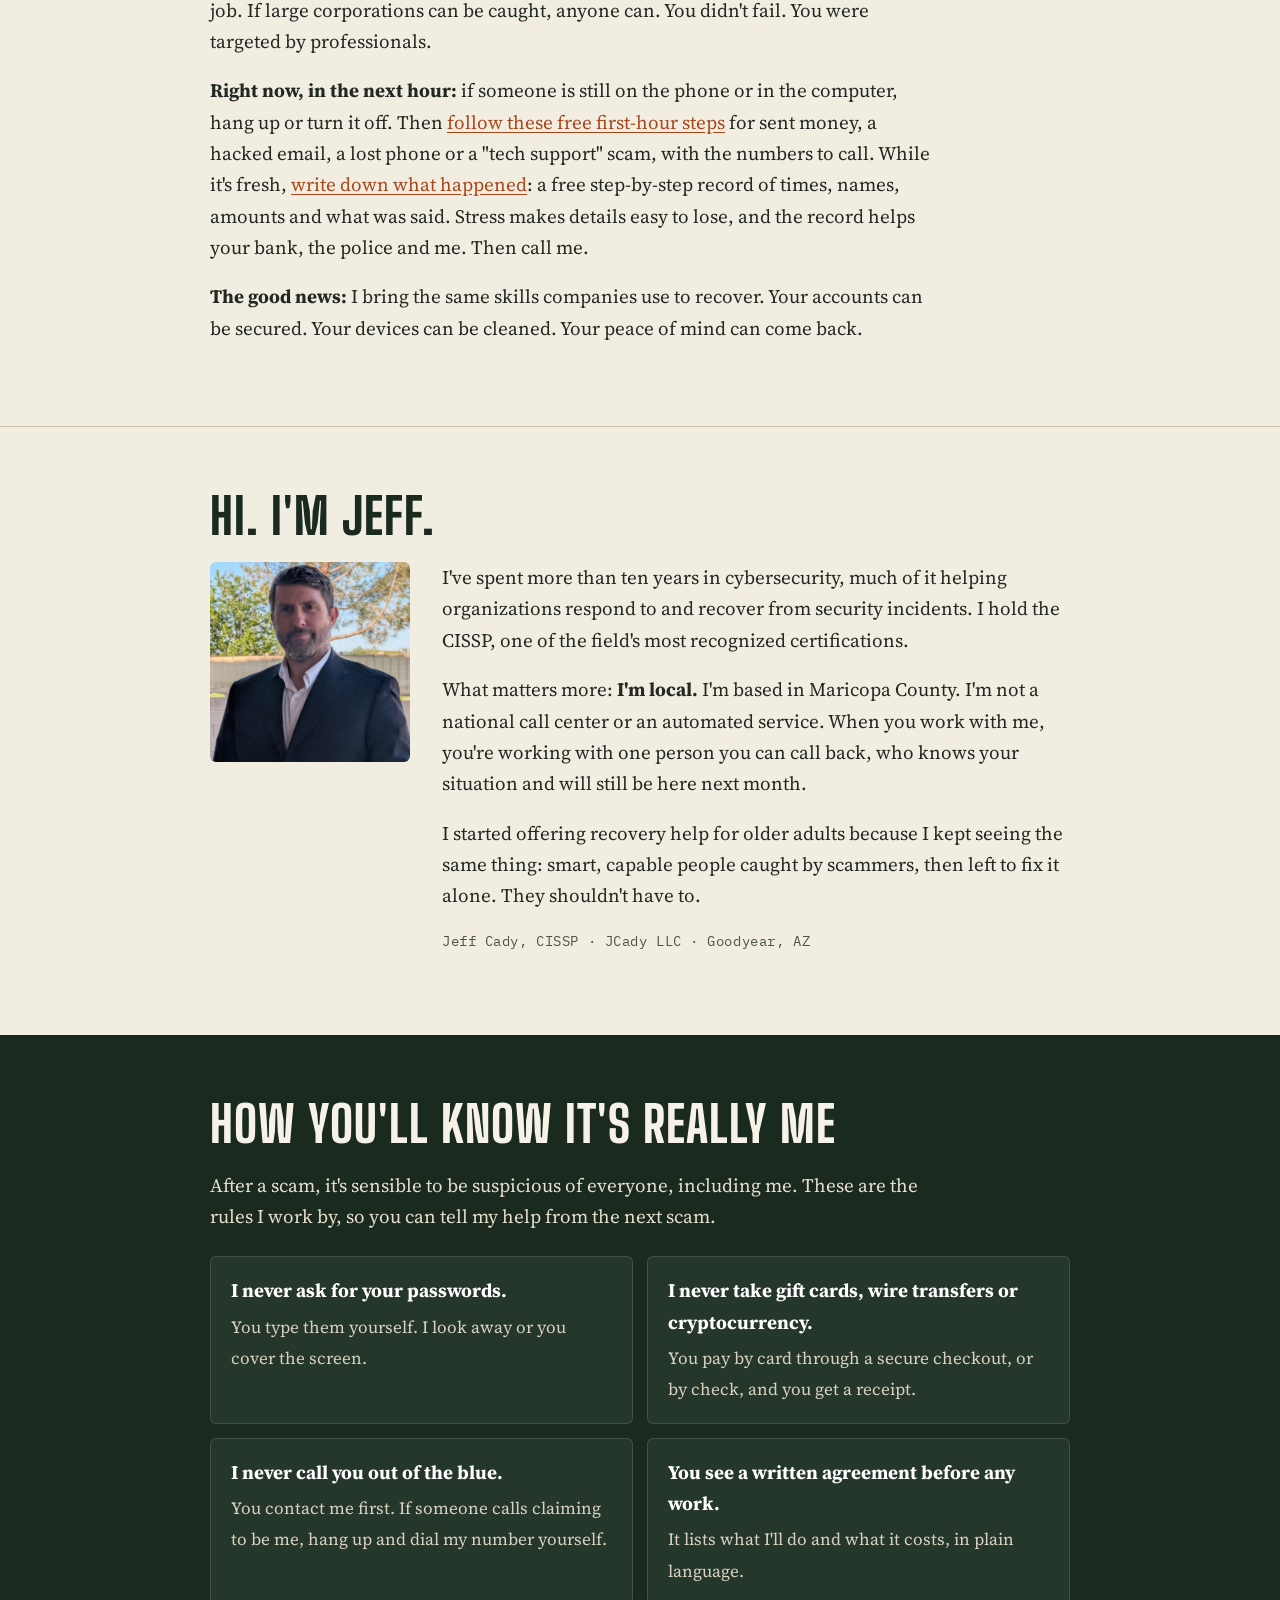
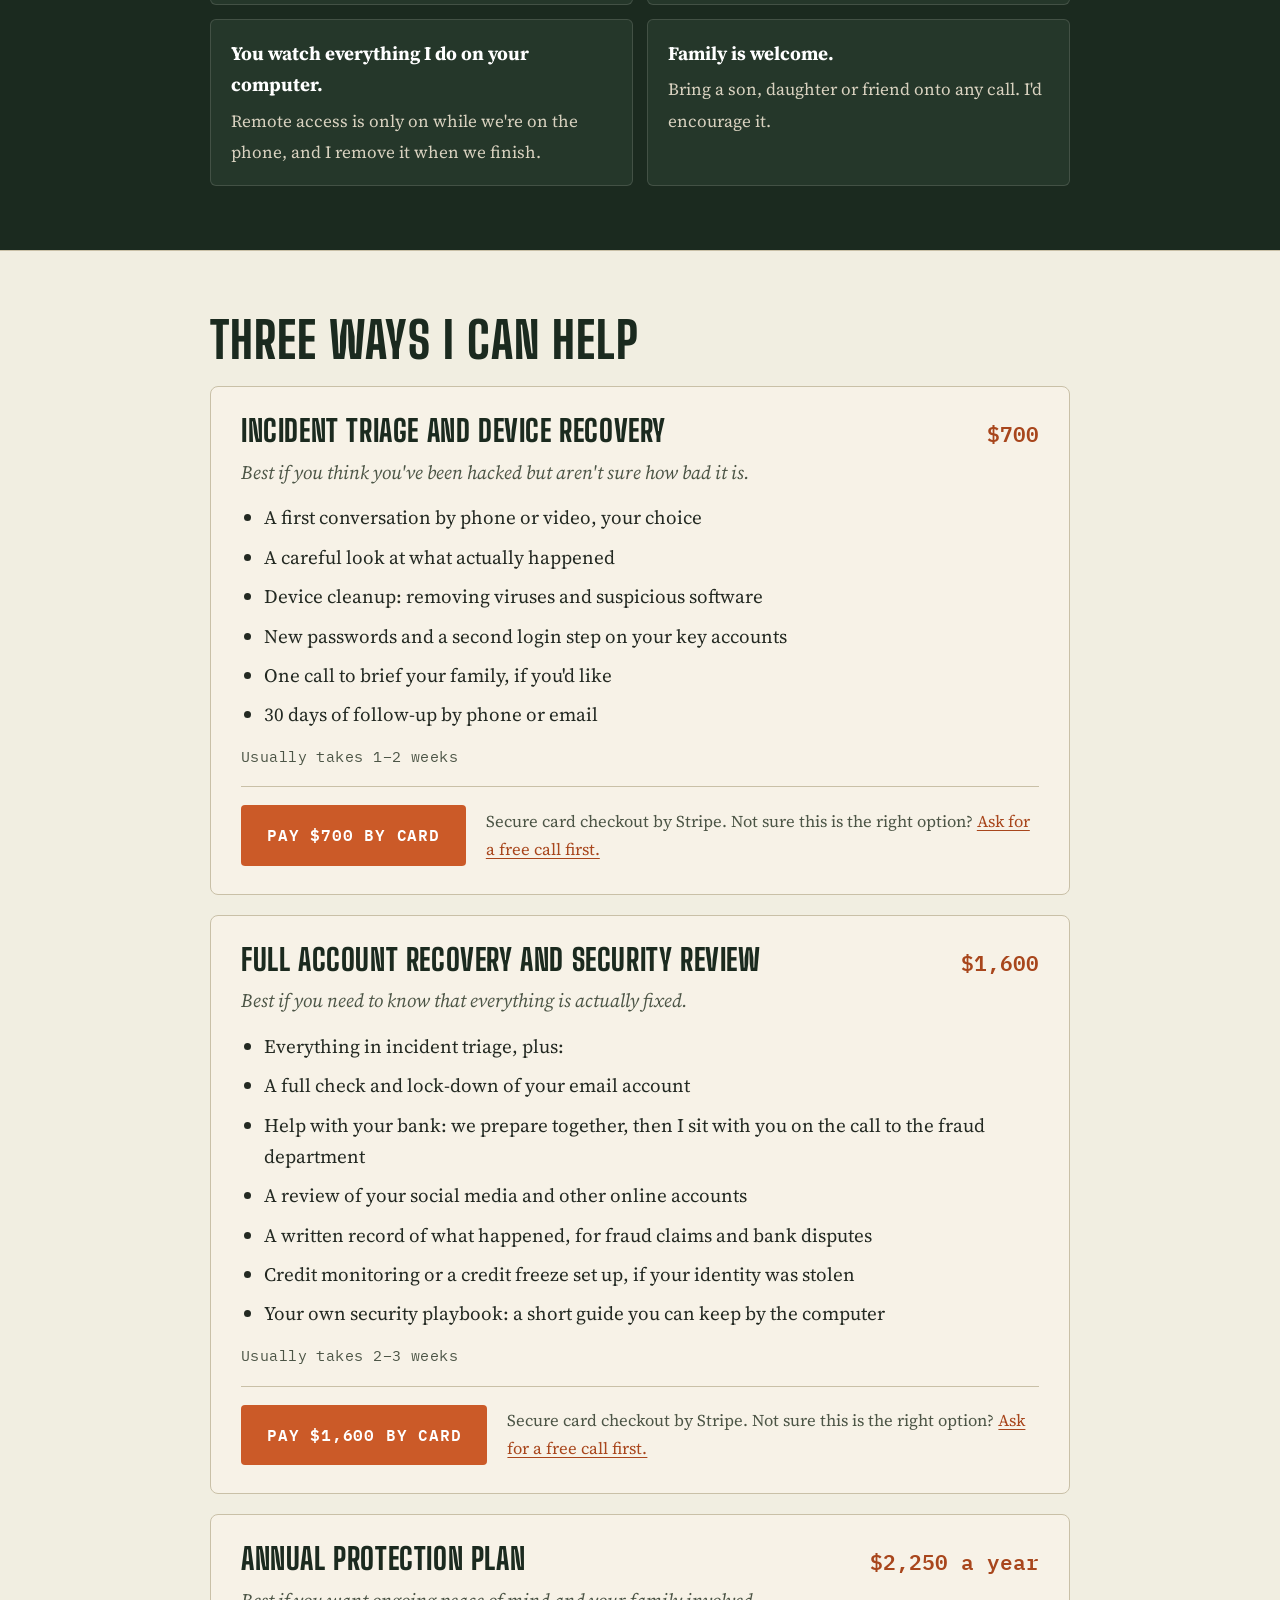
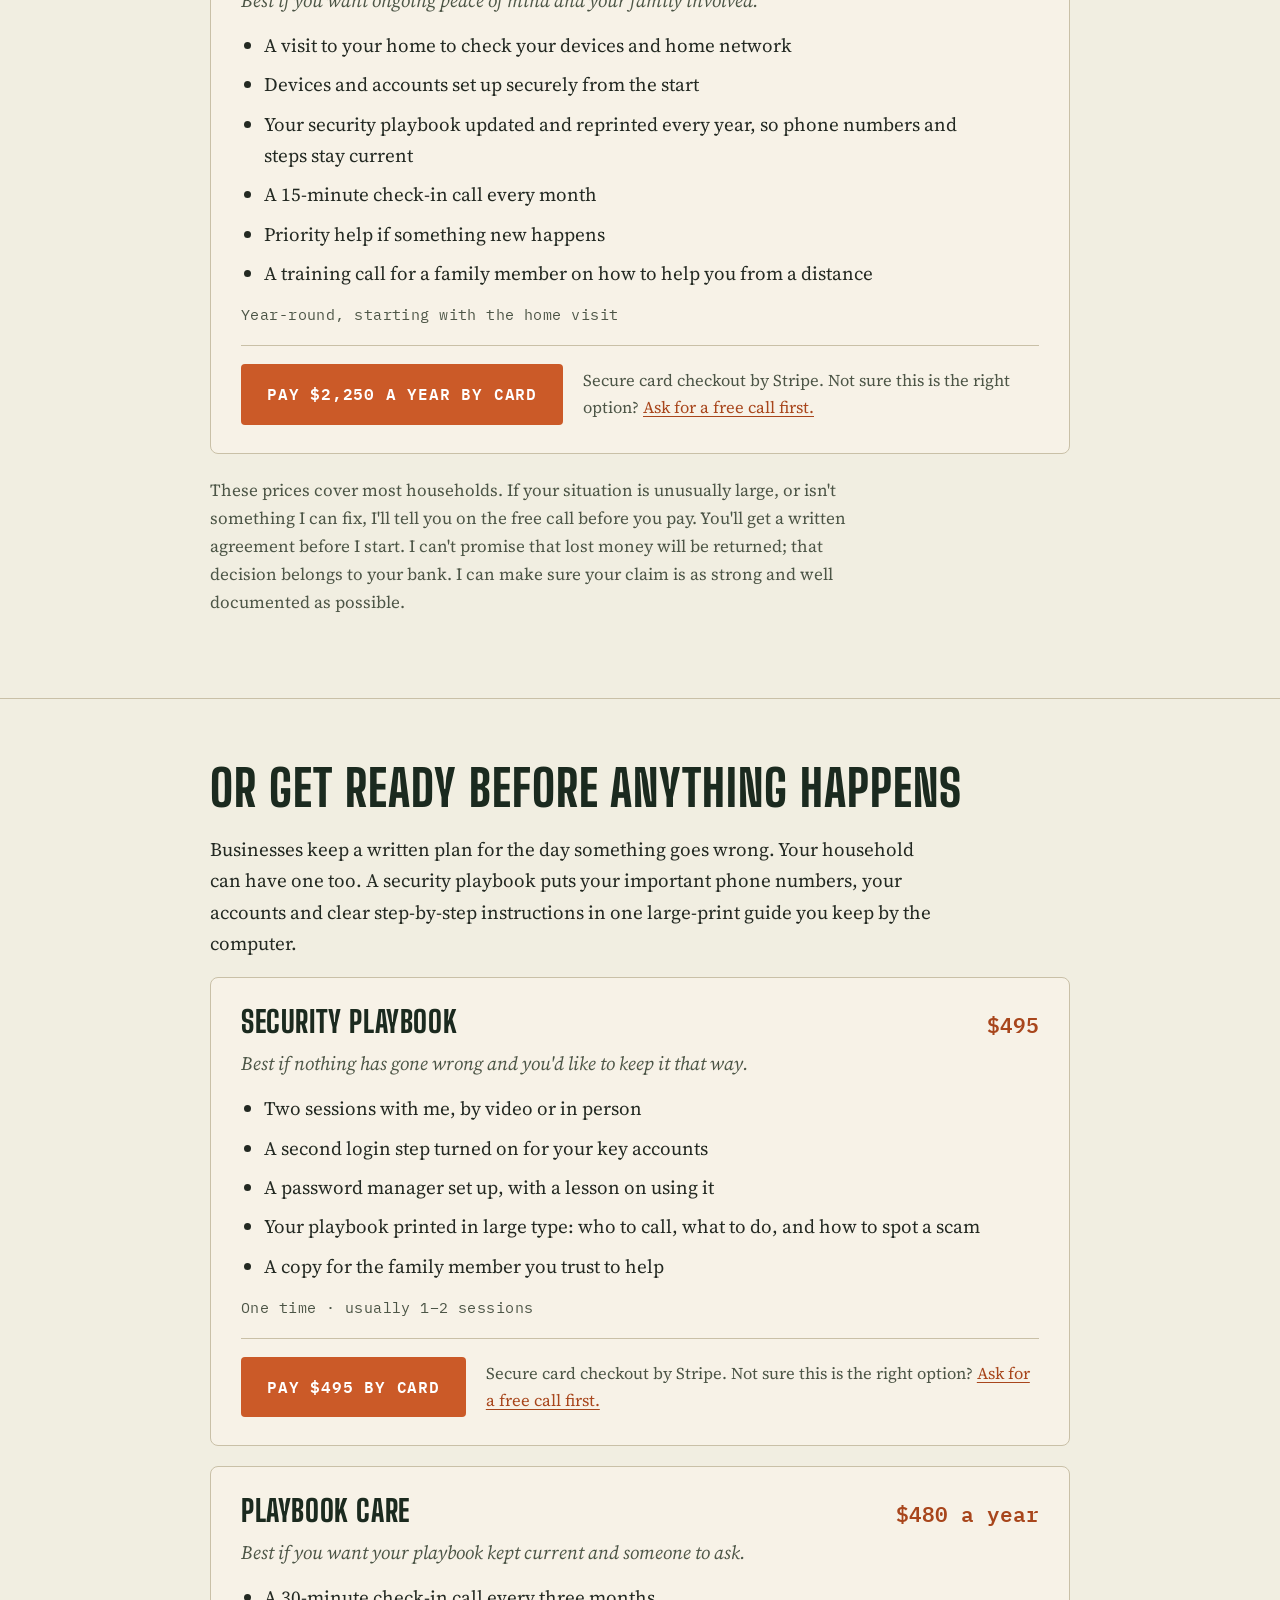
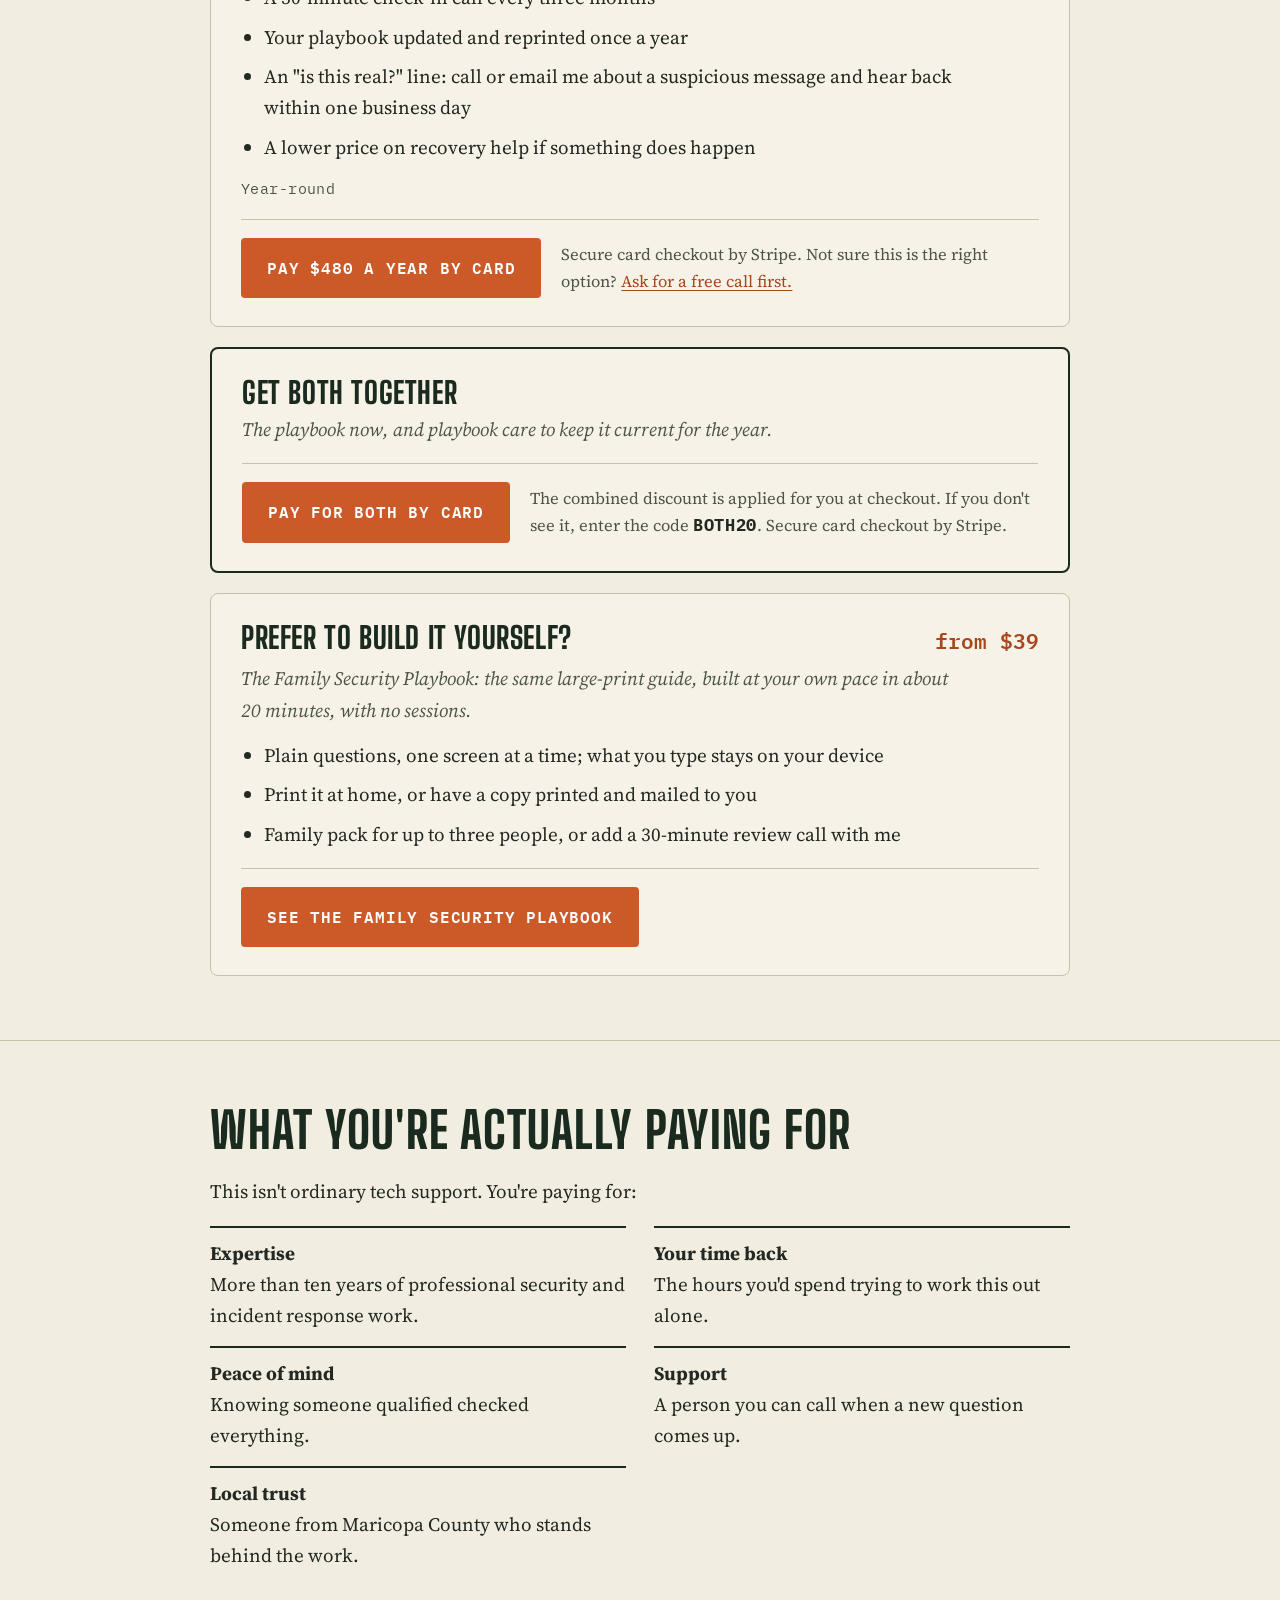
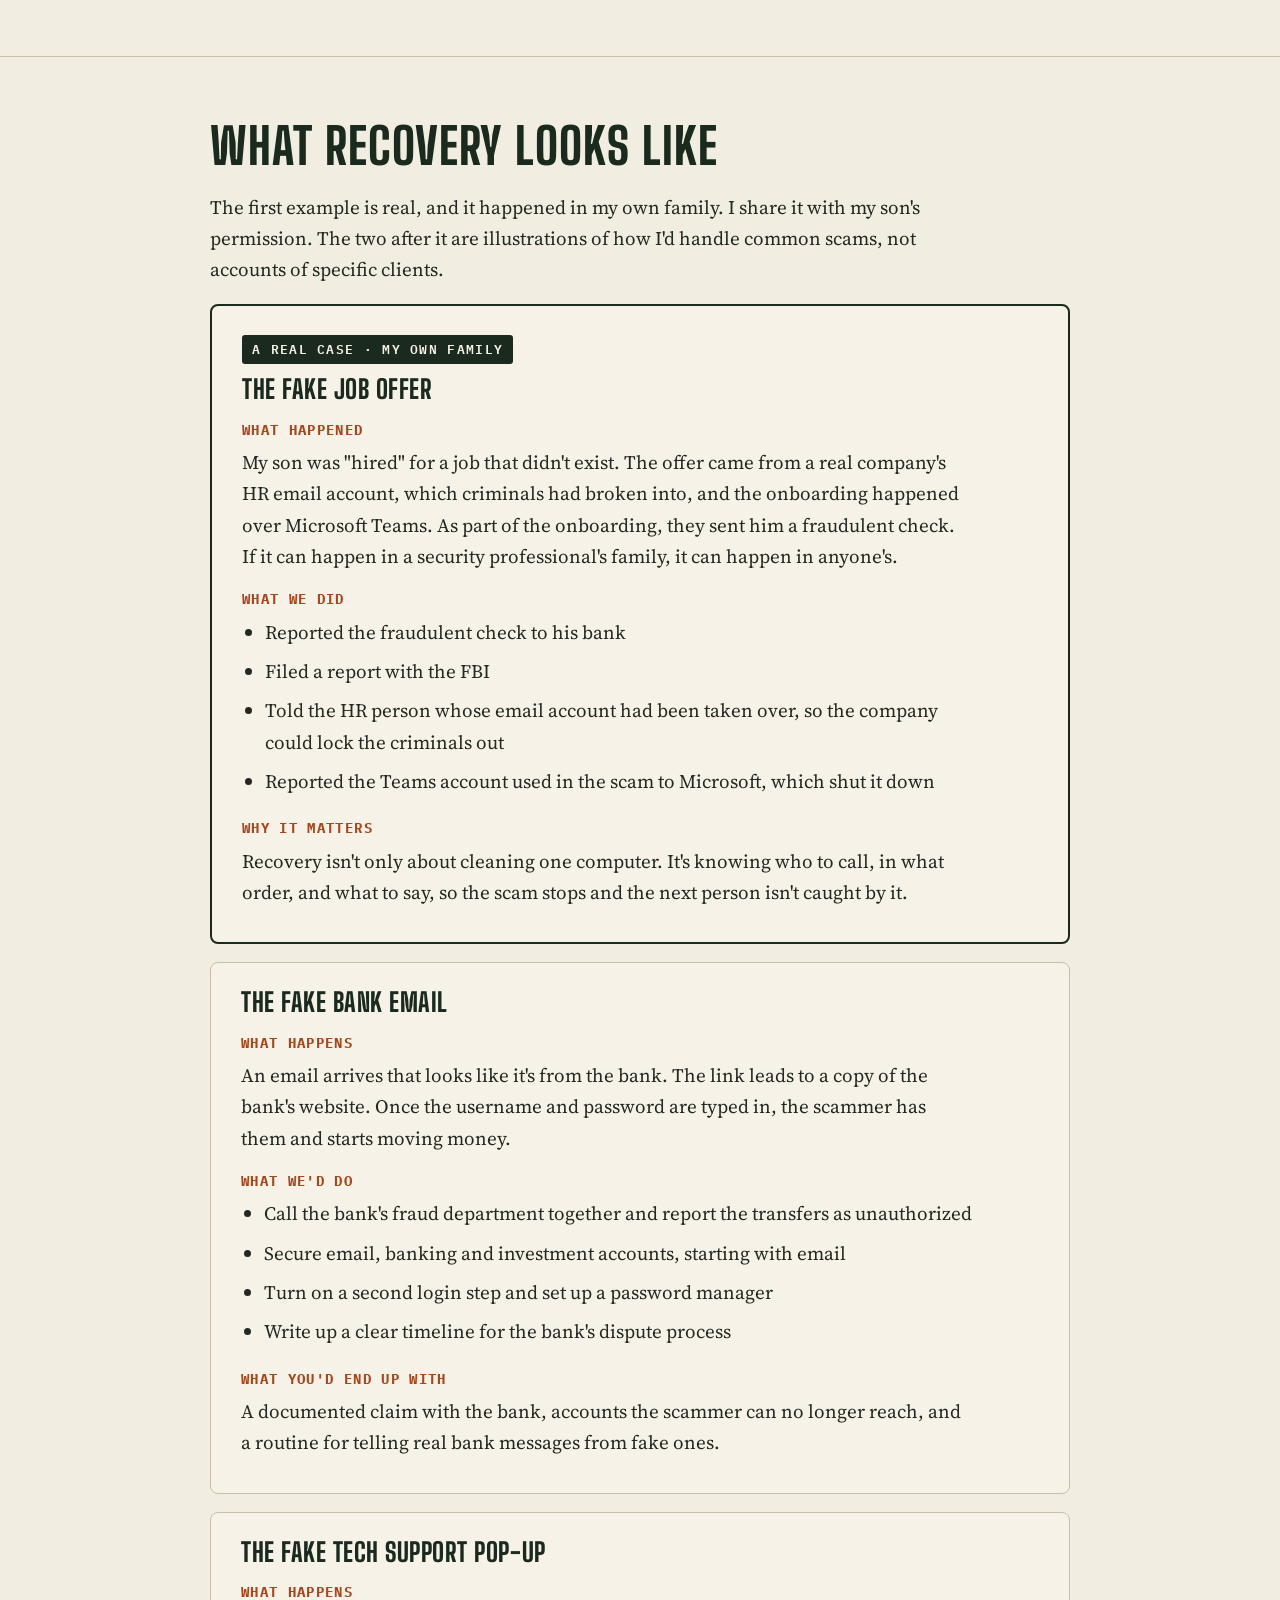
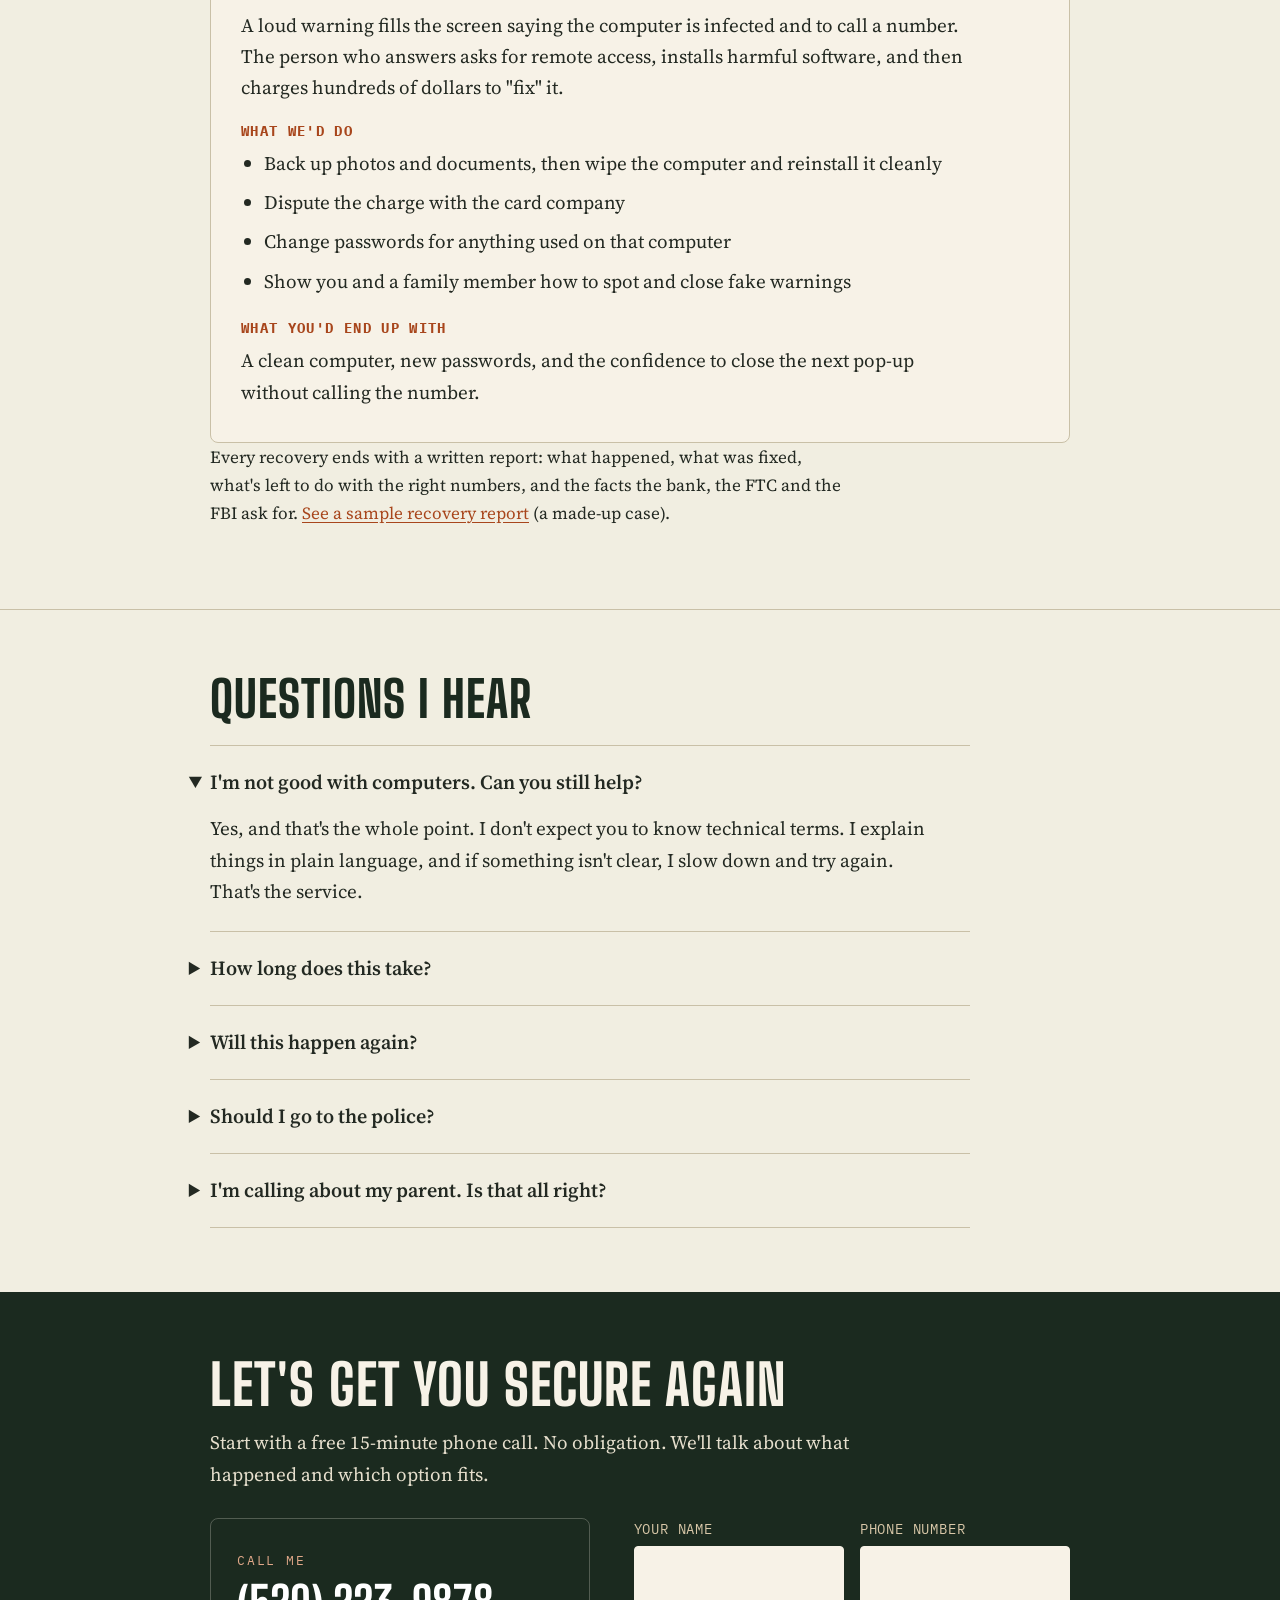
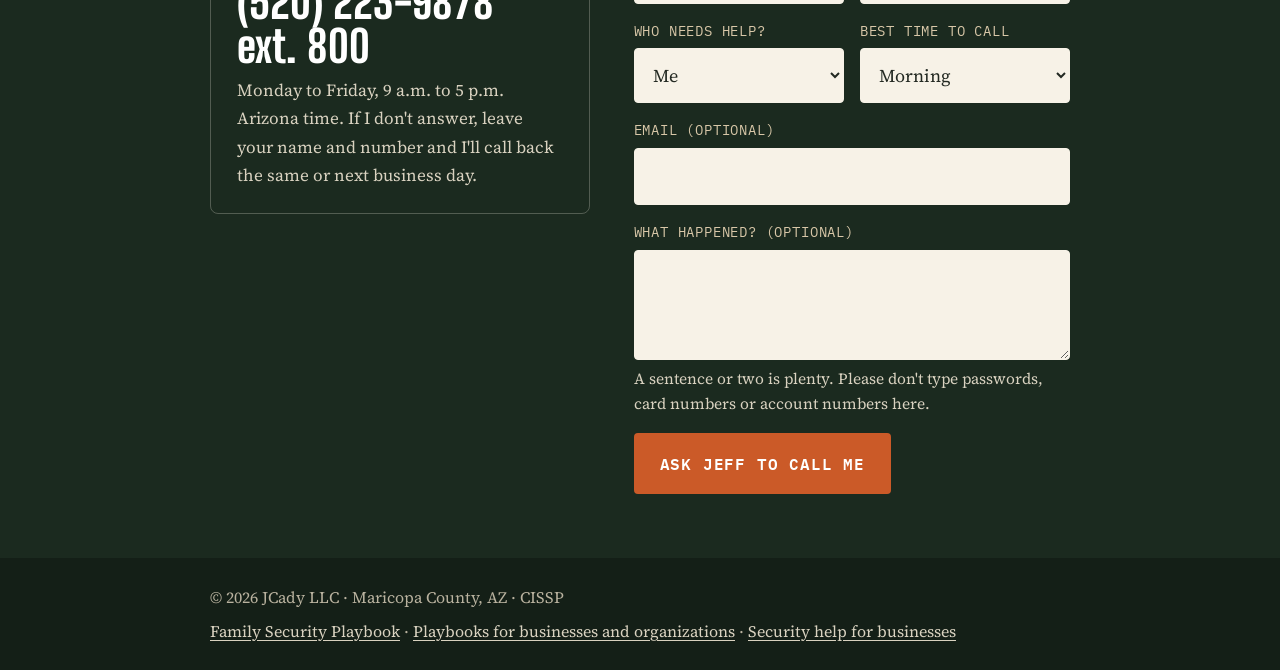
==== commit 59be72ab: "Link the free 'Write down what happened' record sheet from Elder Response and the active-incident li" ====
--- a/er.html
+++ b/er.html
@@ -169,7 +169,7 @@
       </ul>
       <p class="stat"><b>You're not alone.</b> Americans over 60 report losing more than $3 billion a year to online fraud, according to the FBI, and many never report it at all.</p>
       <p>Here's something that may help: <b>companies with entire security teams get hacked all the time.</b> They aren't careless. Attackers are persistent, and this is their full-time job. If large corporations can be caught, anyone can. You didn't fail. You were targeted by professionals.</p>
-      <p><b>Right now, in the next hour:</b> if someone is still on the phone or in the computer, hang up or turn it off. Then <a href="https://familysecurityplaybook.com/help-now/">follow these free first-hour steps</a> for sent money, a hacked email, a lost phone or a "tech support" scam, with the numbers to call. Then call me.</p>
+      <p><b>Right now, in the next hour:</b> if someone is still on the phone or in the computer, hang up or turn it off. Then <a href="https://familysecurityplaybook.com/help-now/">follow these free first-hour steps</a> for sent money, a hacked email, a lost phone or a "tech support" scam, with the numbers to call. While it's fresh, <a href="https://familysecurityplaybook.com/help-now/record.html">write down what happened</a>: a free step-by-step record of times, names, amounts and what was said. Stress makes details easy to lose, and the record helps your bank, the police and me. Then call me.</p>
       <p><b>The good news:</b> I bring the same skills companies use to recover. Your accounts can be secured. Your devices can be cleaned. Your peace of mind can come back.</p>
     </div>
   </section>
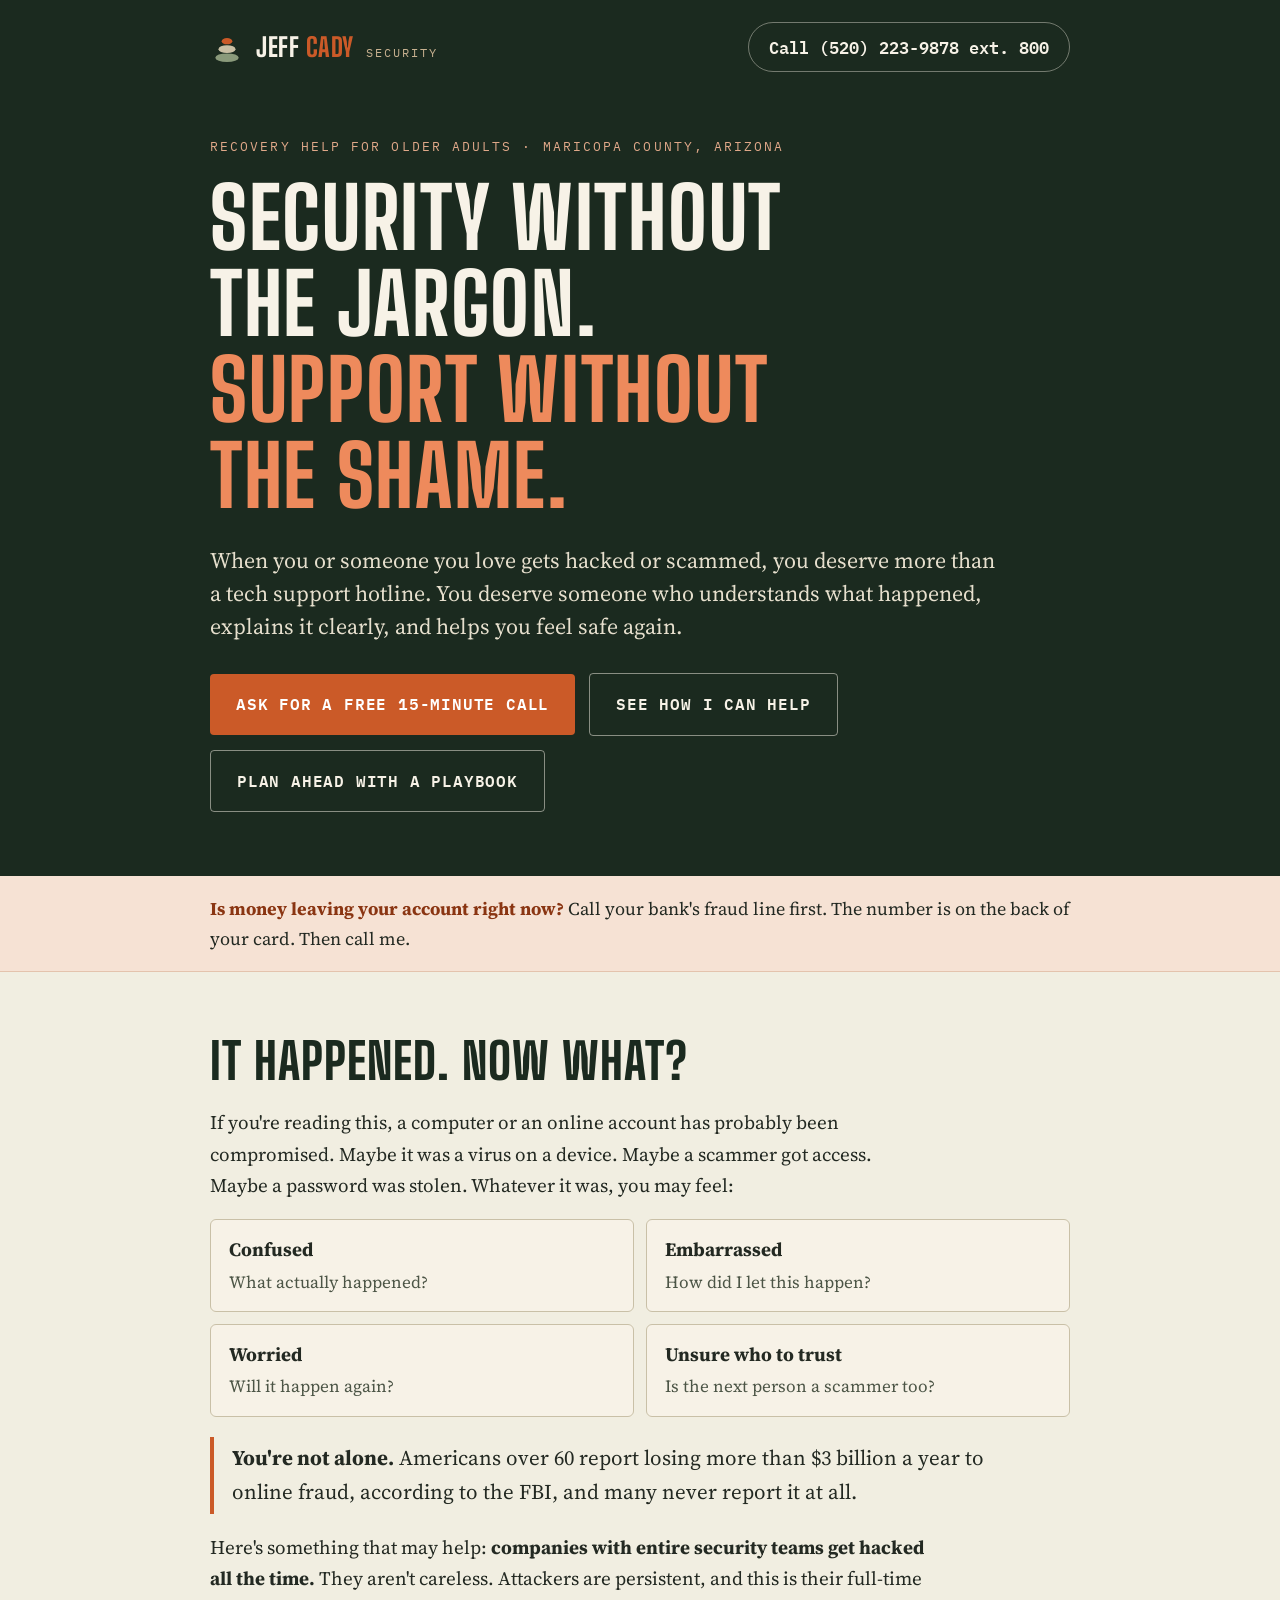
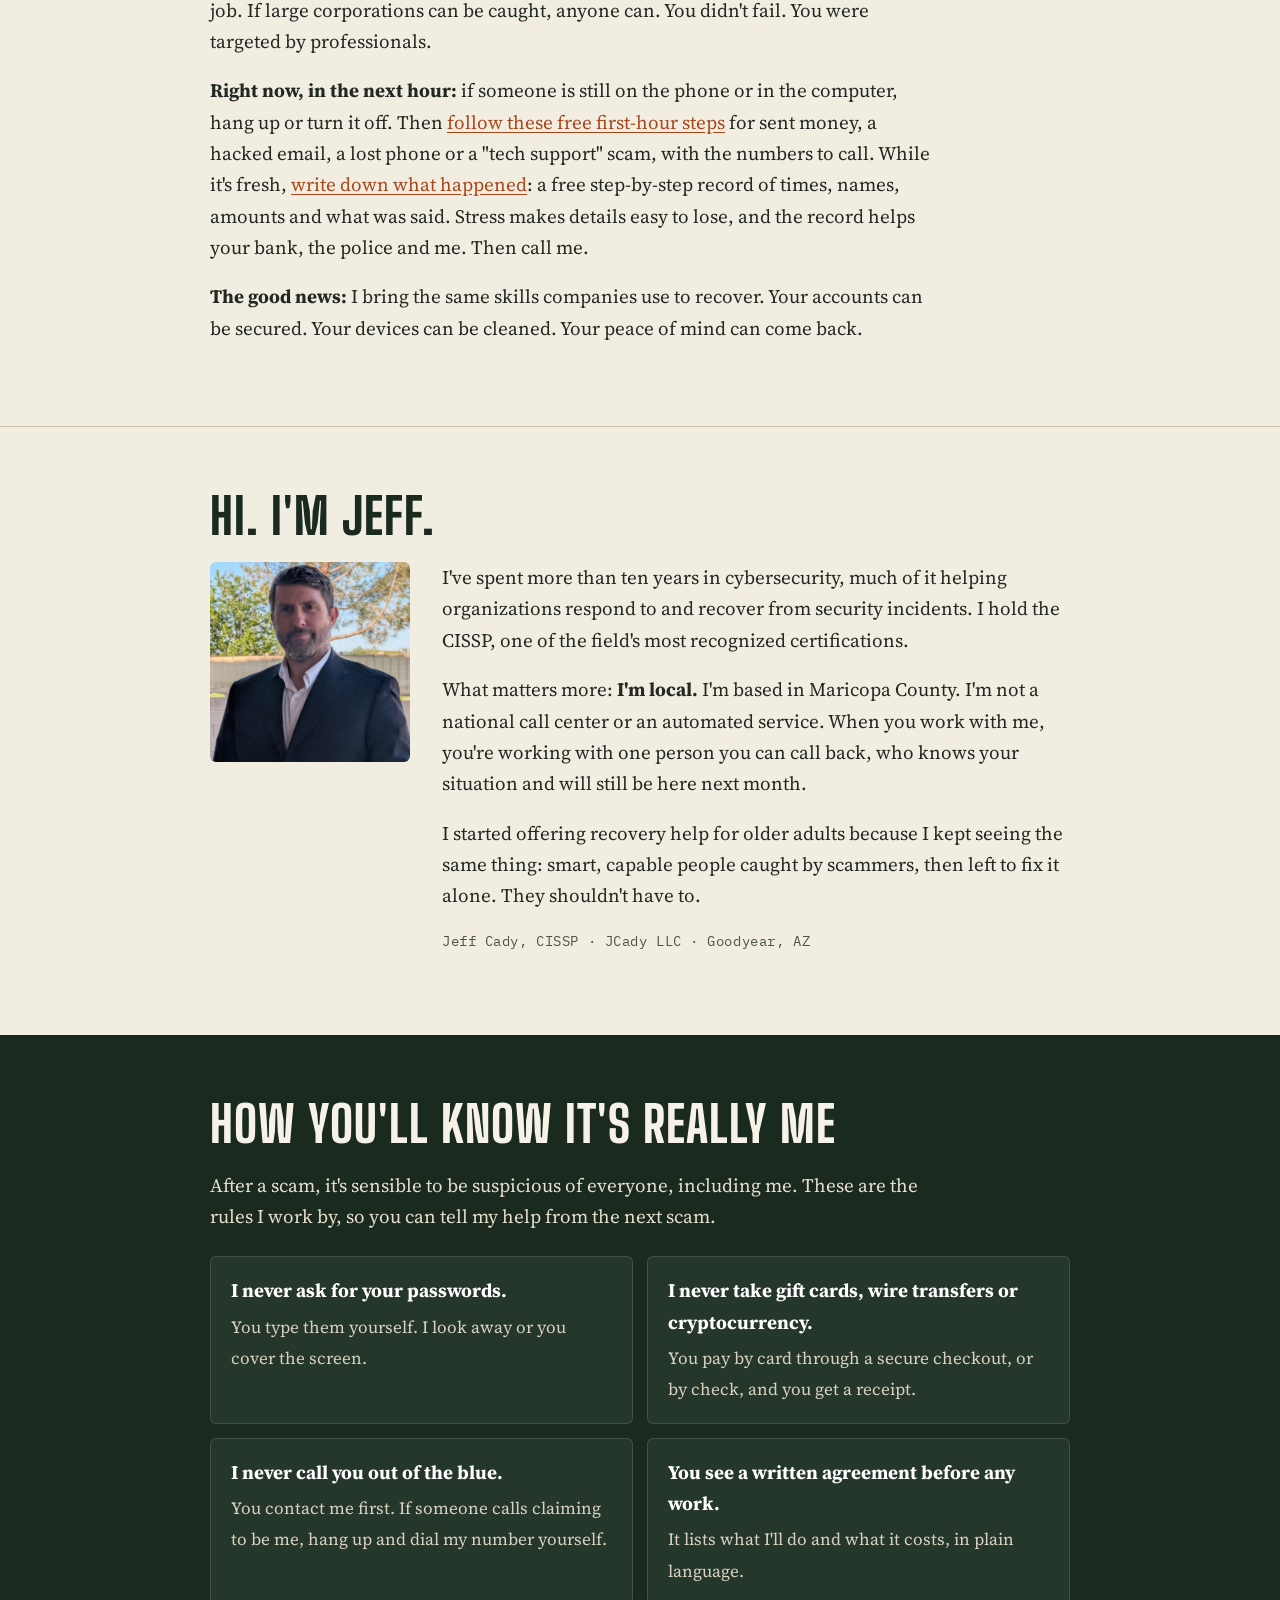
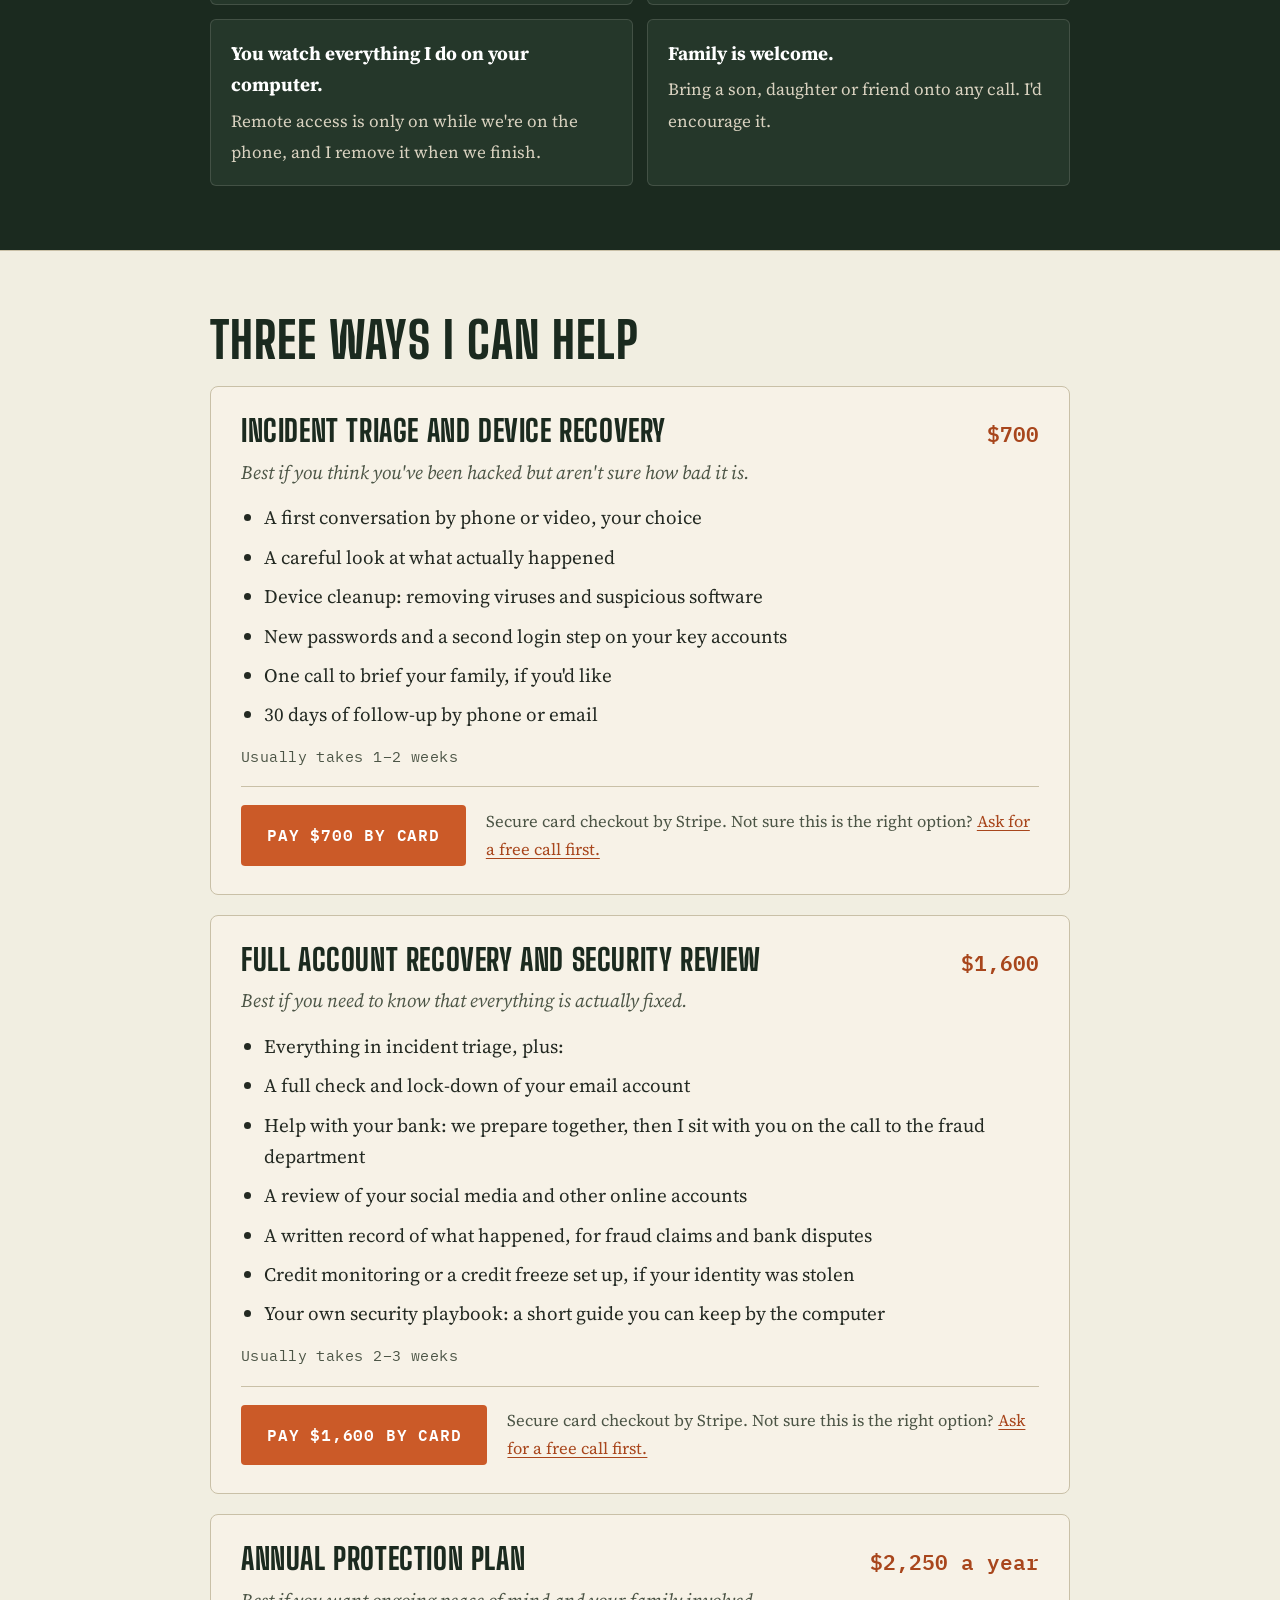
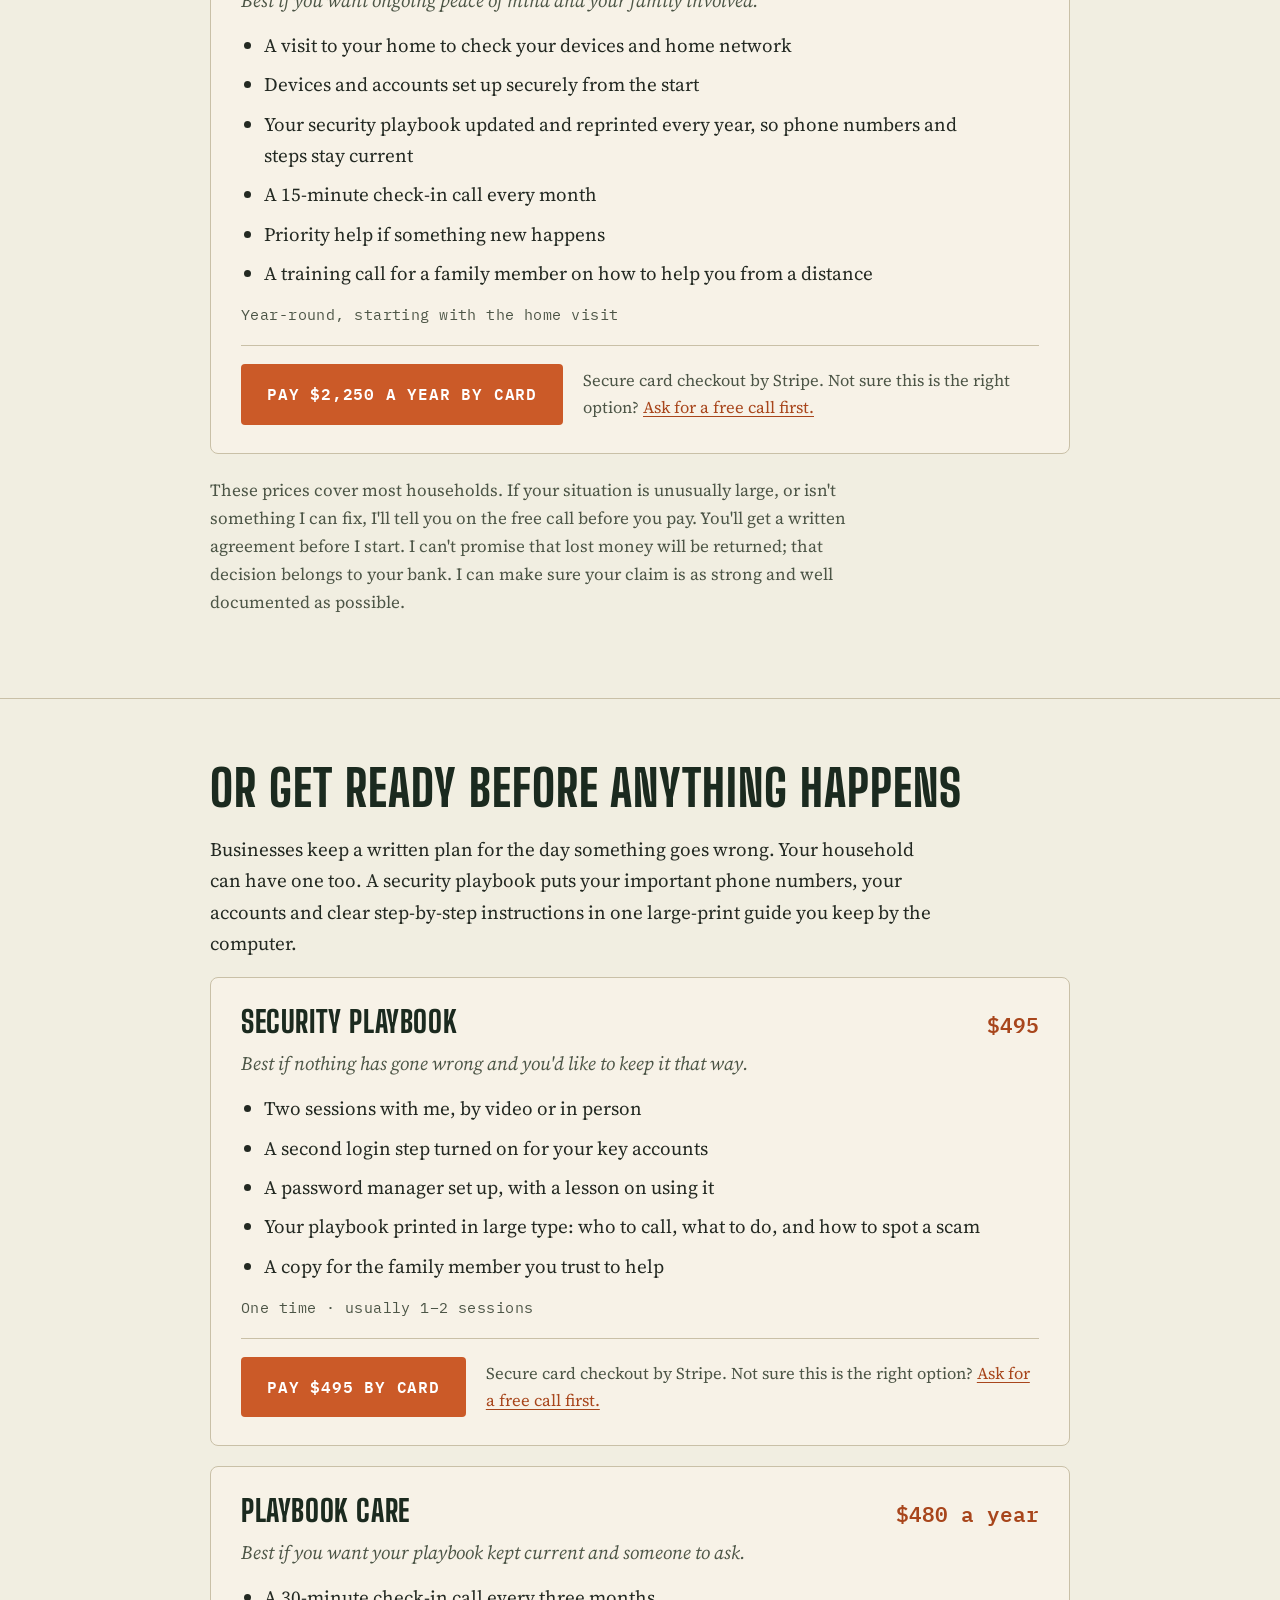
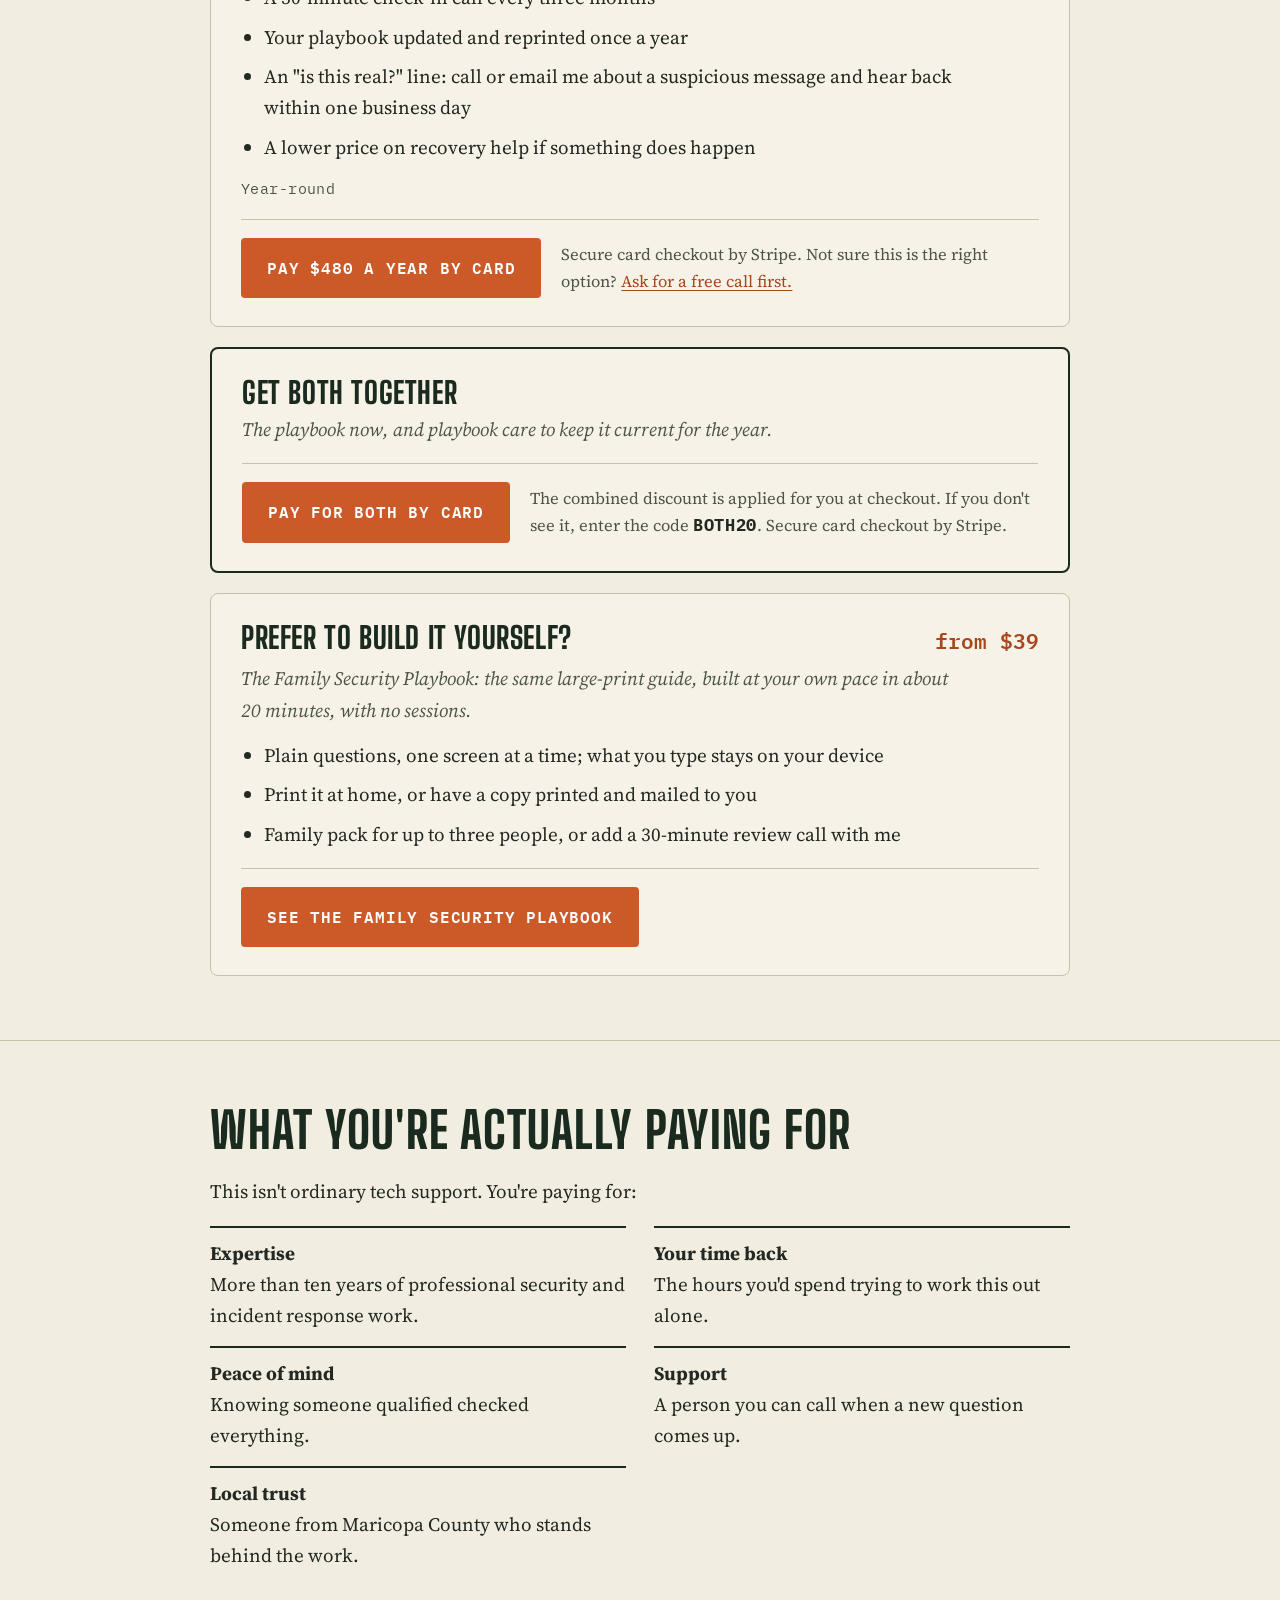
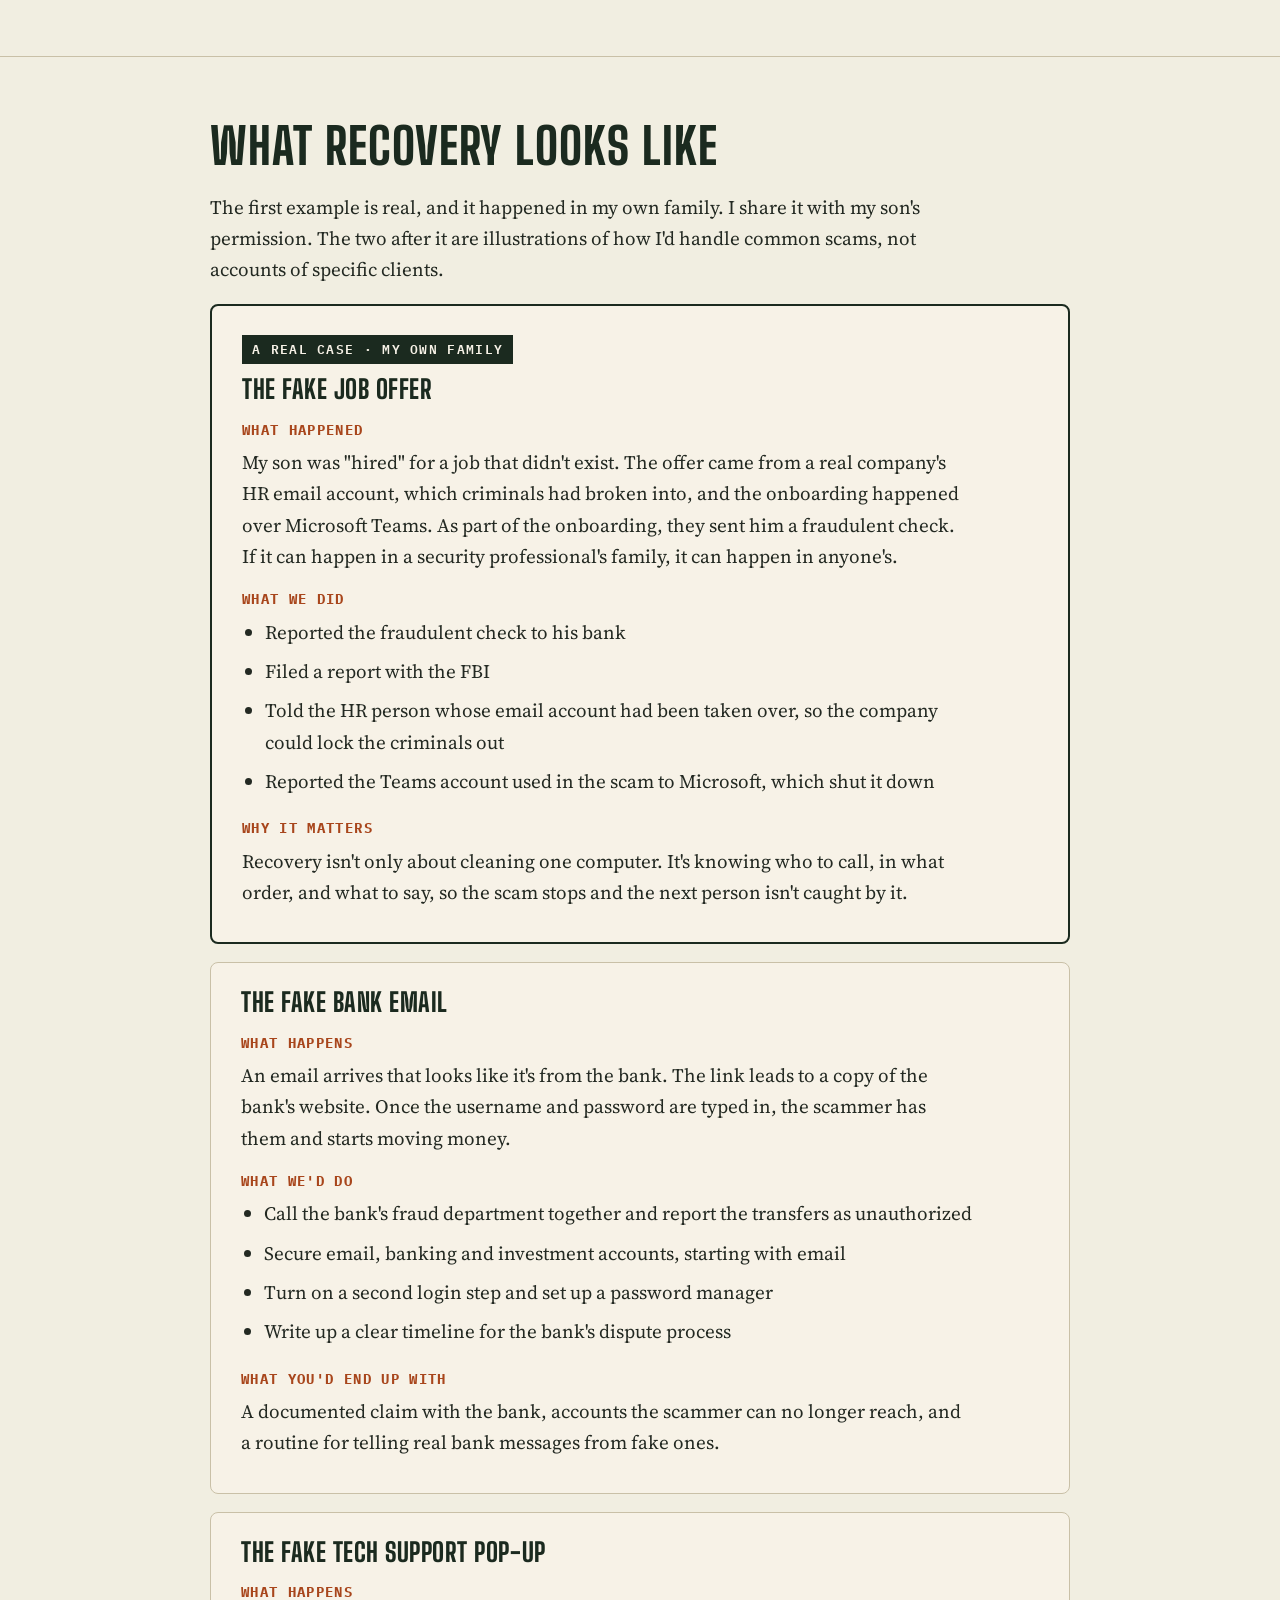
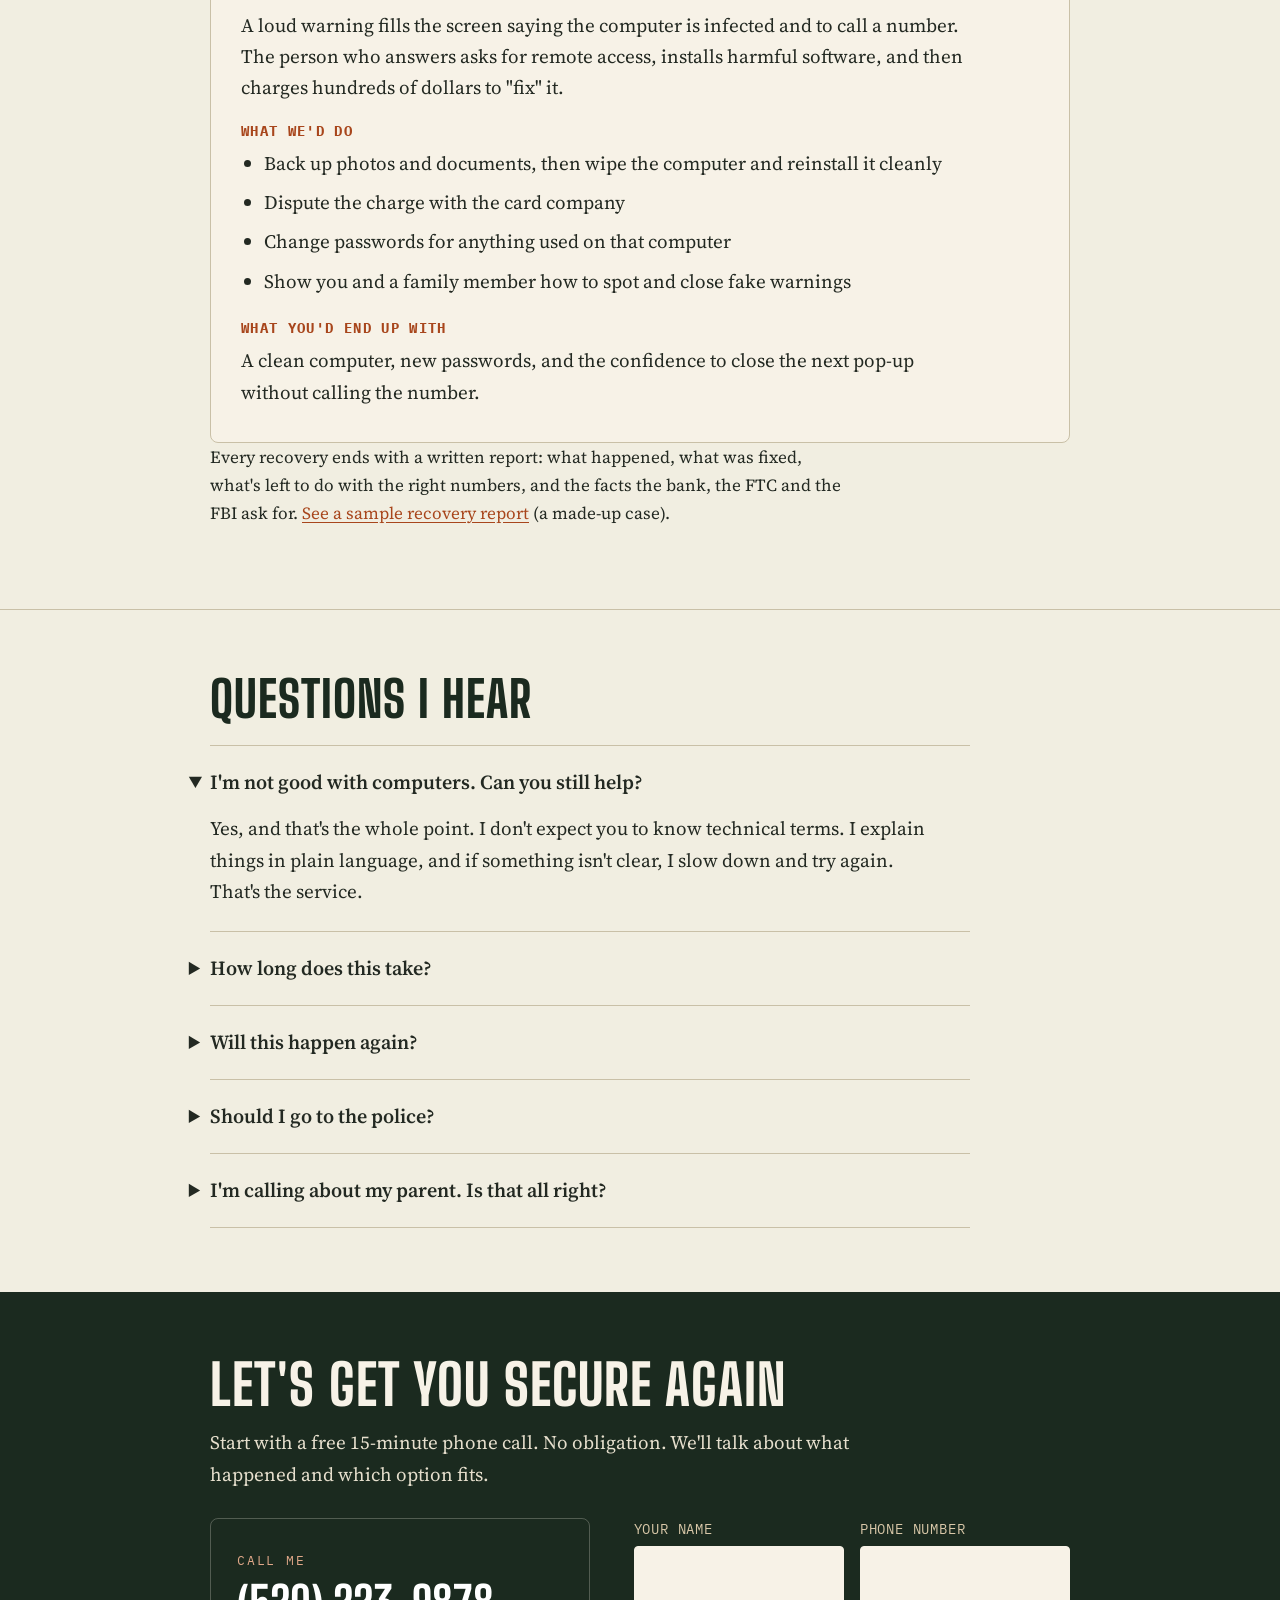
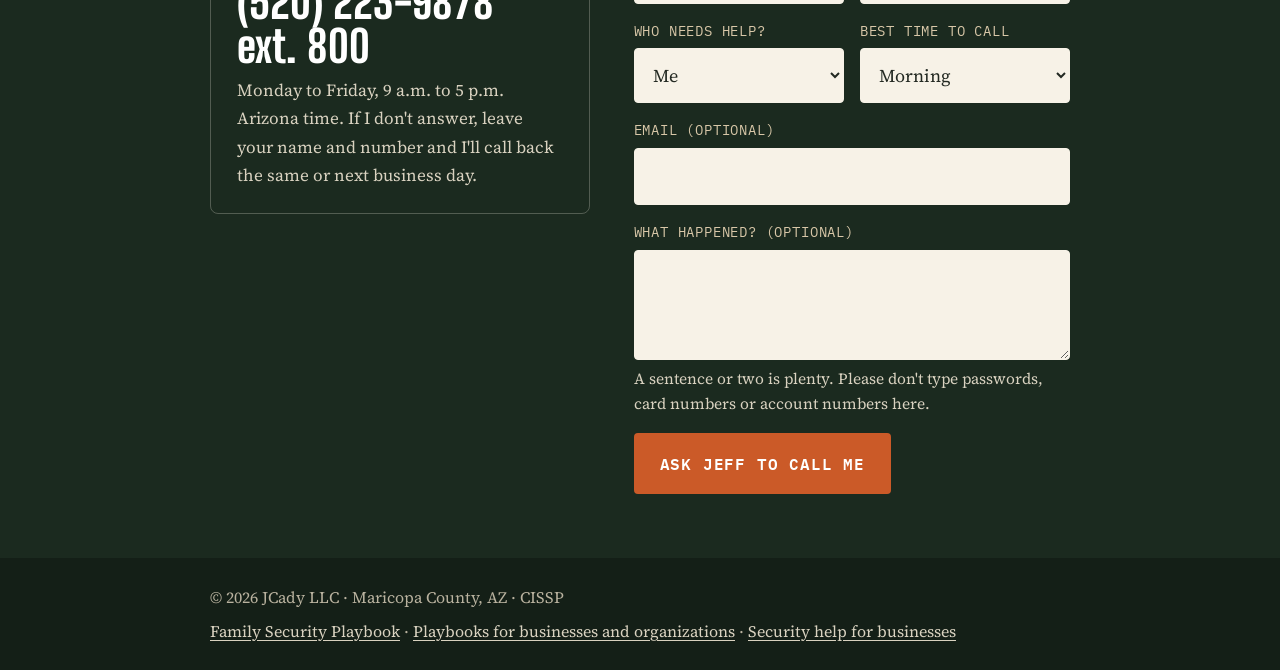
==== commit 544954b8: "Round the 2px corners too Buttons, form fields, panels, step cards, callouts and logos that had a 2p" ====
--- a/er.html
+++ b/er.html
@@ -87,7 +87,7 @@
 
   .example{background:var(--e-cream);border:1px solid var(--e-line);border-radius:8px;padding:26px 30px;margin-top:18px;}
   .example.real{border:2px solid var(--e-pine);}
-  .tag{display:inline-block;font-family:'IBM Plex Mono',monospace;font-size:13px;font-weight:600;letter-spacing:.1em;text-transform:uppercase;background:var(--e-pine);color:var(--e-cream);padding:4px 10px;border-radius:3px;margin-bottom:12px;}
+  .tag{display:inline-block;font-family:'IBM Plex Mono',monospace;font-size:13px;font-weight:600;letter-spacing:.1em;text-transform:uppercase;background:var(--e-pine);color:var(--e-cream);padding:4px 10px;border-radius:var(--radius-sm);margin-bottom:12px;}
   .example h3{font-size:26px;color:var(--e-pine);margin-bottom:12px;}
   .example h4{font-family:'IBM Plex Mono',monospace;font-size:13.5px;letter-spacing:.1em;text-transform:uppercase;color:var(--e-accent-dark);margin:16px 0 6px;}
   .example p{margin-bottom:8px;}
